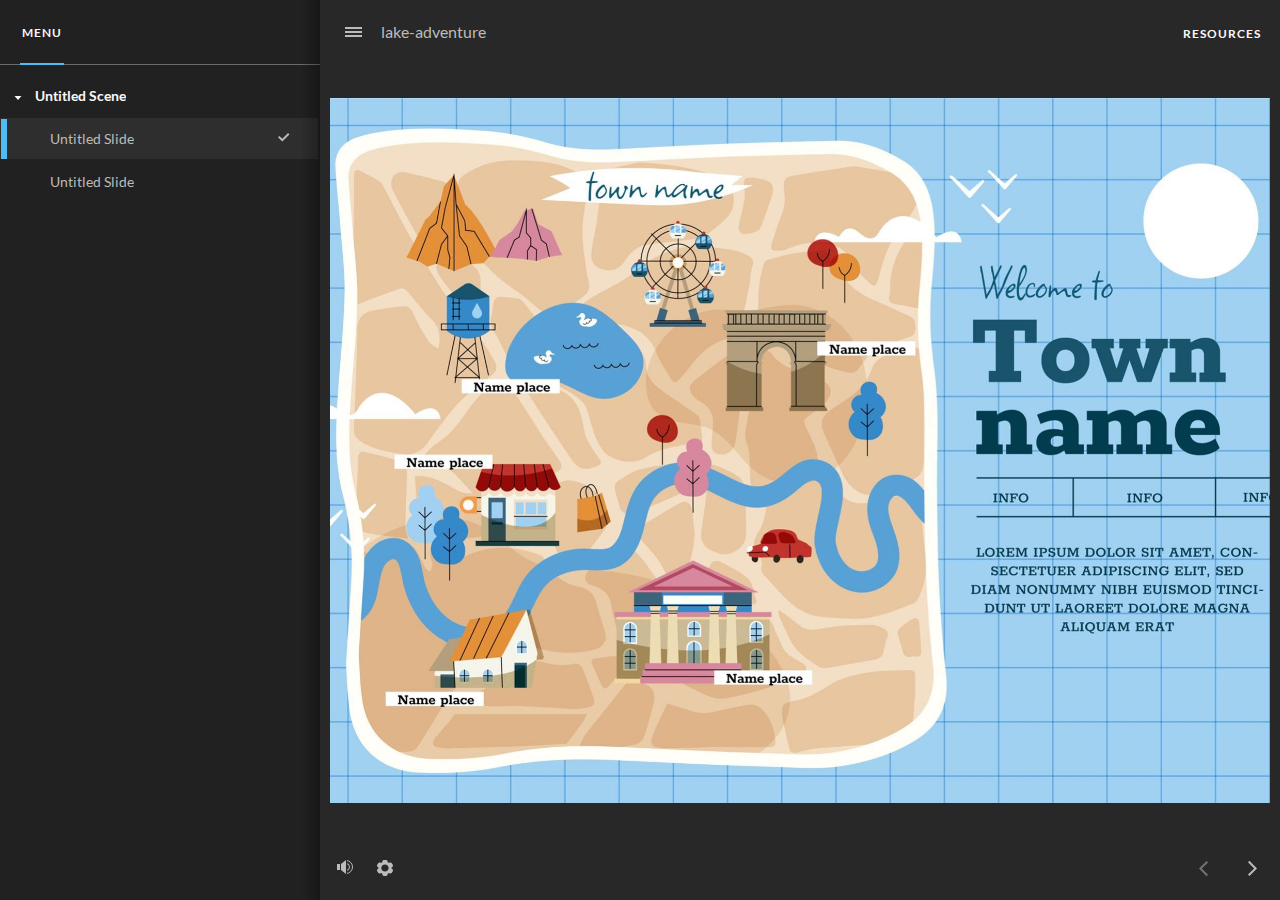
==== index.html @ 2b8b3335 "Upload test files" ====
﻿<!doctype html>
<html lang="en-US">
<head>
  <meta charset="utf-8">
  <!-- Created using Storyline 360 - http://www.articulate.com  -->
  <!-- version: 3.70.29211.0 -->
  <title>lake-adventure</title>
  <meta http-equiv="x-ua-compatible" content="IE=edge"/>
  <meta name="viewport" content="width=device-width,initial-scale=1,user-scalable=no,shrink-to-fit=no,minimal-ui"/>
  <meta name="apple-mobile-web-app-capable" content="yes"/>
  <style>
    html, body { height: 100%; padding: 0; margin: 0 }
    #app { height: 100%; width: 100%; }
  </style>

  <script>
    window.DS = {};
    window.globals = {
      DATA_PATH_BASE: '',
      HAS_FRAME: true,
      HAS_SLIDE: true,

      lmsPresent: false,
      tinCanPresent: false,
      cmi5Present: false,
      aoSupport: false,
      scale: 'noscale',
      captureRc: false,
      browserSize: 'optimal',
      bgColor: '#282828',
      features: 'AccessibleVideo,ConnectionMessages,FullScreenToggle,InsertSvgPicture,LayerPresentAsDialog,MultipleQuizTracking,UpdatedScrollingPanels,UpdatedThemeEditor',
      themeName: 'unified',
      preloaderColor: '#FFFFFF',
      suppressAnalytics: false,
      productChannel: 'stable',
      publishSource: 'storyline',
      aid: 'auth0|5bbf9ee06273ac38c1a4e407',
      cid: 'de17c515-a416-47d6-af4a-e2f5cca7e747',
      playerVersion: '3.70.29211.0',
      publishTimestamp: '2023-09-07T18:25:23.6104282Z',
      maxIosVideoElements: 10,
      connectionSettings: { message: 'You%20are%20offline.%20Trying%20to%20reconnect...', useDarkTheme: false },

      
      parseParams: function(qs) {
        if (window.globals.parsedParams != null) {
          return window.globals.parsedParams;
        }
        qs = (qs || window.location.search.substr(1)).split('+').join(' ');
        var params = {},
            tokens,
            re = /[?&]?([^=]+)=([^&]*)/g;

        while (tokens = re.exec(qs)) {
          params[decodeURIComponent(tokens[1]).trim()] =
            decodeURIComponent(tokens[2]).trim();
        }
        window.globals.parsedParams = params;
        return params;
      }

    };
  </script>
  <script>
    var isIe11 = ('ActiveXObject' in window || window.MSBlobBuilder != null)
      && window.msCrypto != null && !window.ActiveXObject;
    if (isIe11) {
      window.globals.unsupportedBrowser = true;
      document.write(atob('[base64]'));
    }
  </script>
  
  <script>window.THREE = { };</script>
  
</head>
<body style="background: #282828" class="cs-HTML theme-unified">
  <!-- 360 -->
  <script>!function(e){var i=/iPhone/i,o=/iPod/i,n=/iPad/i,t=/(?=.*\bAndroid\b)(?=.*\bMobile\b)/i,d=/Android/i,s=/(?=.*\bAndroid\b)(?=.*\bSD4930UR\b)/i,b=/(?=.*\bAndroid\b)(?=.*\b(?:KFOT|KFTT|KFJWI|KFJWA|KFSOWI|KFTHWI|KFTHWA|KFAPWI|KFAPWA|KFARWI|KFASWI|KFSAWI|KFSAWA)\b)/i,r=/IEMobile/i,h=/(?=.*\bWindows\b)(?=.*\bARM\b)/i,a=/BlackBerry/i,l=/BB10/i,p=/Opera Mini/i,f=/(CriOS|Chrome)(?=.*\bMobile\b)/i,u=/(?=.*\bFirefox\b)(?=.*\bMobile\b)/i,c=new RegExp("(?:Nexus 7|BNTV250|Kindle Fire|Silk|GT-P1000)","i"),w=function(e,i){return e.test(i)},A=function(e){var A=e||navigator.userAgent,v=A.split("[FBAN");if(void 0!==v[1]&&(A=v[0]),this.apple={phone:w(i,A),ipod:w(o,A),tablet:!w(i,A)&&w(n,A),device:w(i,A)||w(o,A)||w(n,A)},this.amazon={phone:w(s,A),tablet:!w(s,A)&&w(b,A),device:w(s,A)||w(b,A)},this.android={phone:w(s,A)||w(t,A),tablet:!w(s,A)&&!w(t,A)&&(w(b,A)||w(d,A)),device:w(s,A)||w(b,A)||w(t,A)||w(d,A)},this.windows={phone:w(r,A),tablet:w(h,A),device:w(r,A)||w(h,A)},this.other={blackberry:w(a,A),blackberry10:w(l,A),opera:w(p,A),firefox:w(u,A),chrome:w(f,A),device:w(a,A)||w(l,A)||w(p,A)||w(u,A)||w(f,A)},this.seven_inch=w(c,A),this.any=this.apple.device||this.android.device||this.windows.device||this.other.device||this.seven_inch,this.phone=this.apple.phone||this.android.phone||this.windows.phone,this.tablet=this.apple.tablet||this.android.tablet||this.windows.tablet,"undefined"==typeof window)return this},v=function(){var e=new A;return e.Class=A,e};"undefined"!=typeof module&&module.exports&&"undefined"==typeof window?module.exports=A:"undefined"!=typeof module&&module.exports&&"undefined"!=typeof window?module.exports=v():"function"==typeof define&&define.amd?define("isMobile",[],e.isMobile=v()):e.isMobile=v()}(this);
    window.isMobile.apple.tablet = window.isMobile.apple.tablet ||
      (navigator.platform === 'MacIntel' && navigator.maxTouchPoints > 1);
    window.isMobile.apple.device = window.isMobile.apple.device || window.isMobile.apple.tablet;
    window.isMobile.tablet = window.isMobile.tablet || window.isMobile.apple.tablet;
    window.isMobile.any = window.isMobile.any || window.isMobile.apple.tablet;
  </script>

  <div id="focus-sink" tabindex="-1"></div>

  <div id="preso"></div>
  <script>
    (function() {

      var classTypes = [ 'desktop', 'mobile', 'phone', 'tablet' ];

      var addDeviceClasses = function(prefix, testObj) {
        var curr, i;
        for (i = 0; i < classTypes.length; i++) {
          curr = classTypes[i];
          if (testObj[curr]) {
            document.body.classList.add(prefix + curr);
          }
        }
      };

      var params = window.globals.parseParams(),
          isDevicePreview = params.devicepreview === '1',
          isPhoneOverride = params.deviceType === 'phone' || (isDevicePreview && params.phone == '1'),
          isTabletOverride = (params.deviceType === 'tablet' || isDevicePreview) && !isPhoneOverride,
          isMobileOverride = isPhoneOverride || isTabletOverride;

      var deviceView = {
        desktop: !window.isMobile.any && !isMobileOverride,
        mobile: window.isMobile.any || isMobileOverride,
        phone: isPhoneOverride || (window.isMobile.phone && !isTabletOverride),
        tablet: isTabletOverride || window.isMobile.tablet
      };

      window.globals.deviceView = deviceView;
      window.isMobile.desktop = !window.isMobile.any;
      window.isMobile.mobile = window.isMobile.any;

      addDeviceClasses('view-', deviceView);

    })();
  </script>
  
  <script src='story_content/user.js' type=text/javascript></script>
  <div class="slide-loader"></div>

  <script>
    var doc = document, loader = doc.body.querySelector('.slide-loader'); [ 1, 2, 3 ].forEach(function(n) { var d = doc.createElement('div'); d.style.backgroundColor = window.globals.preloaderColor; d.classList.add('mobile-loader-dot'); d.classList.add('dot' + n); loader.appendChild(d); });
  </script>

  <div class="mobile-load-title-overlay" style="display: none">
    <div class="mobile-load-title">lake-adventure</div>
  </div>

  <div class="mobile-chrome-warning"></div>

  
<style>
  .warn-connection-dialog {
    display: none;
    background: transparent;
    pointer-events: none;
    position: fixed;
    left: 0;
    top: 0;
    width: 100%;
    height: 100%;
    z-index: 999;
  }

  .warn-connection-content {
    border-radius: 4px;
    background: white;
    border: 1px solid #E7E7E7;
    color: #333333;
    box-shadow: 0 2px 4px rgba(0, 0, 0, 0.25);
    transition: all 150ms ease-out;
    position: absolute;
    white-space: nowrap;
  }

  .view-phone.is-landscape .warn-connection-content {
    left: 23px;
    bottom: 23px;
  }

  .view-tablet.is-landscape .warn-connection-content {
    left: 50%;
    top: 20px;
    transform: translateX(-50%);
  }

  .is-portrait .warn-connection-content {
    transform: translate(-50%, calc(-100% - 15px));
  }

  .warn-connection-content p {
    display: inline-block;
    margin: 0 8px 0 0;
    line-height: 33px;
    font-size: 11px;
  }

  .warn-connection-content svg {
    position: relative;
    vertical-align: middle;
    margin: 0 2px 2px 8px;
  }

  .view-desktop .warn-connection-content {
    left: 1.5em;
    bottom: 1.5em;
  }

  .view-desktop .warn-connection-content p {
    font-size: 1.1em;
  }

  .is-offline .warn-connection-dialog {
    display: block;
  }

  .is-offline .cs-panel * {
    pointer-events: none !important;
  }

  .is-offline .cs-panel {
    pointer-events: all !important;
  }

  .is-offline #nav-controls * {
    pointer-events: none !important;
  }

  .is-offline #nav-controls {
    pointer-events: all !important;
  }
</style>

<div class="warn-connection-dialog">
  <div class="warn-connection-content">
    <svg width="17" height="15" viewBox="0 0 17 15" xmlns="http://www.w3.org/2000/svg">
      <path fill="#8F0000" stroke="white" d="M16.07,12.98 L15.88,12.23 L9.51,1.21 C8.97,0.26,7.6,0.26,7.06,1.21 L0.69,12.23 C0.15,13.16,0.81,14.36,1.91,14.36 H14.65 C15.47,14.36,16.05,13.7,16.07,12.98 Z"/>
      <path fill="white" stroke="white" d="M8.58,5.5 C8.35,5.28,8.5,5.35,8.21,5.32 C8.09,5.35,7.97,5.49,7.96,5.67 C7.97,5.79,7.98,5.92,7.98,6.04 L7.98,6.04 C7.99,6.17,8,6.31,8.01,6.43 L8.01,6.44 C8.03,6.92,8.06,7.41,8.09,7.9 L8.09,7.9 C8.12,8.39,8.14,8.88,8.17,9.37 C8.17,9.39,8.18,9.42,8.2,9.44 C8.23,9.46,8.25,9.47,8.28,9.47 C8.31,9.47,8.34,9.46,8.35,9.44 C8.37,9.43,8.38,9.4,8.39,9.35 L8.39,9.34 C8.39,9.24,8.4,9.15,8.4,9.05 L8.4,9.05 C8.41,8.96,8.41,8.86,8.42,8.75 C8.43,8.44,8.45,8.12,8.47,7.81 L8.47,7.81 C8.49,7.49,8.51,7.18,8.53,6.87 C8.55,6.46,8.56,6.05,8.59,5.64 L8.6,5.62 C8.6,5.57,8.59,5.53,8.58,5.5 L8.21,5.32 Z"/>
      <circle fill="white" stroke="white" cx="8.3" cy="11.35" r="0.3"/>
    </svg>
    <p>You are offline. Trying to reconnect...</p>
  </div>
</div>

<script>
  (function() {
    window.DS.connection = {
      warningShown: false,
      assets: {},
      loadingAssetGroup: false,
      retryDelay: 500
    };

    // @TODO this is POC code and can be cleaned up a bit more if we move forward
    // with the feature



    // The `window.globals.features` variable must be set in `webpack.dev.config` when testing locally - it is not enough
    // to have it in the data - but it must be set there as well.
    var useConnectionMessages = window.AbortController != null &&
      window.location.protocol != 'file:' &&
      window.globals.features.indexOf('ConnectionMessages') != -1;

    window.DS.connection.useConnectionMessages = useConnectionMessages

    var assetCount = 0;
    var checkLoadedId;
    var connectionSettings = window.globals.connectionSettings;

    if (useConnectionMessages && connectionSettings != null) {
      var contentEl = document.querySelector('.warn-connection-content');
      var messageEl = contentEl.querySelector('p')

      if (connectionSettings.useDarkTheme) {
        contentEl.style.borderColor = '#BABBBA';
        contentEl.style.backgroundColor = '#282828';
        contentEl.style.color = '#FFFFFF';
      }

      if (connectionSettings.message != null) {
        messageEl.textContent = window.decodeURIComponent(connectionSettings.message);
      }
    }

    function checkAssetsReady() {
      for (var i in DS.connection.assets) {
        if (!DS.connection.assets[i].success) {
          return false;
        }
      }
      return true;
    }

    function stopAssetGroup() {
      if (!useConnectionMessages) { return; }

      assetCount = 0;

      DS.connection.oldAssetGroup = DS.connection.assets;
      DS.connection.assets = {};
      DS.connection.loadingAssetGroup = false;
      clearInterval(checkLoadedId);
    }

    function startAssetGroup() {
      if (!useConnectionMessages) { return; }
      var ticks = 0;
      clearInterval(checkLoadedId);
      checkLoadedId = setInterval(function() {
        var loaded = 0;
        if (assetCount === 0 && loaded === 0) {
          clearInterval(checkLoadedId);
          return;
        }

        for (var i in DS.connection.assets) {
          if (DS.connection.assets[i].success) {
            loaded++;
          }
        }

        if (assetCount === loaded && checkAssetsReady()) {
          for (var i in DS.connection.assets) {
            if (DS.connection.assets[i].action) {
              DS.connection.assets[i].action();
            }
          }
          hideWarning();
          stopAssetGroup();
        }
      }, 100)
    }

    function requiredAsset(url, action, retry, type) {
      if (!useConnectionMessages) { return; }
      if (DS.connection.assets[url]) { return; }

      DS.connection.assets[url] = {
        success: false, action: action, retry: retry, type: type
      };
      assetCount = Object.keys(DS.connection.assets).length;
      if (!DS.connection.loadingAssetGroup) {
        startAssetGroup();
      }
      DS.connection.loadingAssetGroup = true;
    }

    function assetLoaded(url) {
      if (!useConnectionMessages) { return; }
      if (DS.connection.assets[url]) {
        DS.connection.assets[url].success = true;
      }
    }

    function assetFailed(url) {
      if (!useConnectionMessages) { return; }
      if (!DS.connection.assets[url]) {
        if (/\.js$/.test(url)) {
          setTimeout(function() {
            if (DS.connection.lastSlideLoaded != null) {
              DS.connection.lastSlideLoaded();
            }
          }, DS.connection.retryDelay);
        }
        return;
      }
      if (!DS.connection.warningShown) { showWarning(); }
      if (DS.connection.assets[url].retry) {
        setTimeout(function() {
          if (!DS.connection.assets[url].success) {
            DS.connection.assets[url].retry()
          }
        }, DS.connection.retryDelay);
      }
    }

    function hideWarning() {
      document.body.classList.remove('is-offline');
      DS.connection.warningShown = false;
    }
    DS.connection.hideWarning = hideWarning

    function showWarning(btn) {
      document.body.classList.add('is-offline')
      DS.connection.warningShown = true;
      updateWarningPosition();
    }

    function updateWarningPosition() {
      if (!DS.connection.warningShown) {
        return;
      }

      var isPortrait = document.body.classList.contains('is-portrait');
      var warningEl = document.querySelector('.warn-connection-content');

      if (isPortrait) {
        var slide = document.querySelector('.primary-slide');
        var slideRect = slide.getBoundingClientRect();

        warningEl.style.top = `${slideRect.top}px`
        warningEl.style.left = `${slideRect.left + slideRect.width / 2}px`
      } else {
        warningEl.style.top = null;
        warningEl.style.left = null;
      }

      window.requestAnimationFrame(updateWarningPosition);
    }

    // these will all be noops if the feature flag isn't set in
    // the data and `window.globals.features`
    DS.connection.requiredAsset = requiredAsset;
    DS.connection.assetLoaded = assetLoaded;
    DS.connection.assetFailed = assetFailed;
    DS.connection.stopAssetGroup = stopAssetGroup;
    DS.connection.startAssetGroup = startAssetGroup;
  })();
</script>


  <script>
    
    if (window.autoSpider && window.vInterfaceObject) {
      document.querySelector('.mobile-load-title-overlay').style.display = 'none';
    }
  </script>

  

  <link rel="stylesheet" href="html5/data/css/output.min.css" data-noprefix/>
</body>
<script src="html5/lib/scripts/bootstrapper.min.js"></script>
</html>
---- html5/data/css/output.min.css ----
@font-face {
  font-family: 'LatoBold Charset1_ Bold233520FD';
  src: url('[data-uri]');
  font-style: normal;
  font-weight: normal;
}
@font-face {
  font-family: 'Lato Charset1_ 6cEsCjcMB9EB156A';
  src: url('[data-uri]');
  font-style: normal;
  font-weight: normal;
}
@font-face {
  font-family: 'Open Sans Charset1_ 6fb83A82A7C';
  src: url('[data-uri]');
  font-style: normal;
  font-weight: normal;
}
@font-face {
  font-family: 'Open SansBold CharsBoldA72B5C6D';
  src: url('[data-uri]');
  font-style: normal;
  font-weight: normal;
}
@font-face {
  font-family: 'Open Sans Charset0_v9TY33EDE6F2';
  src: url('[data-uri]');
  font-style: normal;
  font-weight: normal;
}
@font-face {
  font-family: 'Open SansBold CharsBoldE47A47C6';
  src: url('[data-uri]');
  font-style: normal;
  font-weight: normal;
}
.cs-HTML {
  background: rgba(40, 40, 40, 1);
}
.cs-pxabnsnfns00001100101 .cs-infopanel  {
  box-shadow: 0 1px 0 rgba(0, 0, 0, 0);
  background: rgba(255, 255, 255, 1);
}
.cs-pxabnsnfns00001100101 .cs-infopanel .cs-link {
  color: rgba(186, 187, 186, 1);
}
.cs-pxabnsnfns00001100101 .cs-infopanel .cs-link:hover {
  color: rgba(255, 255, 255, 1);
}
.cs-pxabnsnfns00001100101 .cs-infopanel .cs-name {
  color: rgba(68, 68, 68, 1);
}
.cs-pxabnsnfns00001100101 .cs-infopanel .cs-title {
  color: rgba(153, 153, 153, 1);
}
.cs-pxabnsnfns00001100101 .cs-infopanelpopup  {
  box-shadow: 0 1px 0 rgba(0, 0, 0, 0);
  background: rgba(0, 0, 0, 0);
}
.cs-pxabnsnfns00001100101 .cs-infopanelpopup .cs-link {
  color: rgba(255, 0, 0, 1);
}
.cs-pxabnsnfns00001100101 .cs-infopanelpopup .cs-link:hover {
  color: rgba(255, 255, 255, 1);
}
.cs-pxabnsnfns00001100101 .cs-infopanelpopup .cs-name {
  color: rgba(255, 255, 255, 1);
}
.cs-pxabnsnfns00001100101 .cs-infopanelpopup .cs-bio {
  color: rgba(186, 187, 186, 1);
}
.cs-pxabnsnfns00001100101 .cs-timer  {
  color: rgba(186, 187, 186, 1);
}
.cs-pxabnsnfns00001100101 .cs-duration stop:first-child {
  stop-color: rgba(60, 60, 60, 1);
}
.cs-pxabnsnfns00001100101 .cs-duration stop:last-child {
  stop-color: rgba(60, 60, 60, 1);
}
.cs-pxabnsnfns00001100101 .cs-elapsed stop:first-child {
  stop-color: rgba(254, 227, 71, 1);
}
.cs-pxabnsnfns00001100101 .cs-elapsed stop:last-child {
  stop-color: rgba(254, 227, 71, 1);
}
.cs-pxabnsnfns00001100101 .cs-timer .cs-pie .cs-innerstroke {
  stroke: rgba(199, 199, 199, 1);
}
.cs-pxabnsnfns00001100101 .cs-timer .cs-pie .cs-innerborder {
  stroke: rgba(255, 255, 255, 1);
}
.cs-pxabnsnfns00001100101 .cs-window  {
  box-shadow: 0 8px 5px rgba(0, 0, 0, 0.2);
  border-color: rgba(49, 99, 0, 0);
  background: rgba(33, 33, 33, 1);
  color: rgba(248, 248, 248, 1);
}
.cs-pxabnsnfns00001100101 .cs-window .cs-diva {
  border-color: rgba(78, 78, 78, 1);
}
.cs-pxabnsnfns00001100101 .cs-window .cs-divb {
  border-color: rgba(78, 78, 78, 0);
}
.cs-pxabnsnfns00001100101 .cs-editor .cs-editor-slide {
  color: rgba(226, 226, 226, 1);
}
.cs-pxabnsnfns00001100101 .cs-editor .cs-editor-html {
  color: rgba(186, 187, 186, 1);
}
.cs-pxabnsnfns00001100101 .cs-editor .cs-editor-button {
  text-shadow: 0 1px 0 rgba(0, 0, 0, 0);
  color: rgba(255, 255, 255, 1);
  border-color: rgba(211, 211, 211, 1);
  background: rgba(34, 34, 34, 1);
}
.cs-pxabnsnfns00001100101 .cs-editor .cs-editor-button:hover {
  background: rgba(68, 68, 68, 1);
}
.cs-pxabnsnfns00001100101 .cs-editor .cs-editor-button:active {
  background: rgba(68, 68, 68, 1);
}
.cs-pxabnsnfns00001100101 .cs-listitem  {
  color: rgba(186, 187, 186, 1);
  border-color: none;
  border: 1px solid transparent;
}
.cs-pxabnsnfns00001100101 .cs-listitem:hover {
  background: rgba(255, 255, 255, 0.06);
  border-color: rgba(108, 108, 108, 1) !important;
  border-width: 1px;
  border-radius: 2px;
  border-style: solid;
  box-sizing: border-box;
}
.cs-pxabnsnfns00001100101 .cs-listitem.hover {
  background: rgba(255, 255, 255, 0.06);
  border-color: rgba(108, 108, 108, 1) !important;
  border-width: 1px;
  border-radius: 2px;
  border-style: solid;
  box-sizing: border-box;
}
.cs-pxabnsnfns00001100101 .cs-glossary  {
  color: rgba(186, 187, 186, 1);
}
.cs-pxabnsnfns00001100101 .cs-glossary .cs-scrolling-panel {
  background: rgba(0, 0, 0, 0);
}
.cs-pxabnsnfns00001100101 .cs-glossary .cs-term.cs-selected .cs-choice-list-trigger {
  color: rgba(255, 255, 255, 1);
  background: rgba(255, 255, 255, 1);
}
.cs-pxabnsnfns00001100101 .cs-glossary .cs-term.cs-selected .cs-choice-list-trigger:focus {
  color: rgba(255, 255, 255, 1);
  background: rgba(255, 255, 255, 1);
}
.cs-pxabnsnfns00001100101 .cs-glossary .cs-term:hover .cs-choice-list-trigger {
  background: rgba(186, 187, 186, 1);
}
.cs-pxabnsnfns00001100101 .cs-glossary .cs-term.hover .cs-choice-list-trigger {
  background: rgba(186, 187, 186, 1);
}
.cs-pxabnsnfns00001100101 .cs-glossary .cs-term .cs-choice-list-trigger:focus {
  background: rgba(186, 187, 186, 1);
}
.cs-pxabnsnfns00001100101 .cs-glossary .cs-diva {
  border-color: rgba(0, 0, 0, 0);
}
.cs-pxabnsnfns00001100101 .cs-glossary .cs-divb {
  border-color: rgba(0, 0, 0, 0);
}
.cs-pxabnsnfns00001100101 .cs-glossary .cs-divc {
  border-color: rgba(0, 0, 0, 0);
}
.cs-pxabnsnfns00001100101 .cs-glossary .cs-heading {
  color: rgba(248, 248, 248, 1);
  font-weight: 700;
}
.note-content p span {
  color: rgba(186, 187, 186, 1);
  line-height: 1.4em;
  font-size: 103.769%;
}
.cs-pxabnsnfns00001100101 .cs-resource .cs-separator {
  border-color: rgba(0, 0, 0, 0);
}
.cs-pxabnsnfns00001100101 .cs-outline  {
  color: rgba(45, 45, 45, 1);
}
.cs-pxabnsnfns00001100101 .cs-outline .cs-diva {
  border-color: rgba(0, 0, 0, 0);
}
.cs-pxabnsnfns00001100101 .cs-outline .cs-divb {
  border-color: rgba(0, 0, 0, 0);
}
.cs-pxabnsnfns00001100101 .cs-outline .cs-divc {
  border-color: rgba(0, 0, 0, 0);
}
.cs-pxabnsnfns00001100101 .cs-outline .cs-search-filter:hover {
  color: rgba(0, 0, 0, 0);
}
.cs-pxabnsnfns00001100101 .cs-outline .cs-search-filter.hover {
  color: rgba(0, 0, 0, 0);
}
.cs-pxabnsnfns00001100101 .cs-transcript  {
  color: rgba(255, 255, 255, 1);
}
.cs-pxabnsnfns00001100101 .cs-transcript .cs-div {
  border-color: rgba(0, 0, 0, 0);
}
.cs-pxabnsnfns00001100101 .cs-tabs:not(.topmenu-item) {
  color: rgba(248, 248, 248, 1);
}
.cs-pxabnsnfns00001100101 .cs-tabs .cs-inner-button:not(.topmenu-item) {
  text-shadow: 0 1px 0 rgba(0, 0, 0, 0);
}
.cs-pxabnsnfns00001100101 .cs-tabs:hover:not(.topmenu-item) {
  color: rgba(248, 248, 248, 1);
}
.cs-pxabnsnfns00001100101 .cs-tabs.cs-selected {
  background: rgba(0, 0, 0, 0);
  color: rgba(248, 248, 248, 1);
}
.cs-pxabnsnfns00001100101 .cs-seekcontrol  {
  background: rgba(0, 0, 0, 0);
  border-color: rgba(0, 0, 0, 0);
}
.cs-pxabnsnfns00001100101 .cs-seekcontrol .cs-button:hover .cs-icon {
  fill: rgba(255, 255, 255, 1);
}
.cs-pxabnsnfns00001100101 .cs-seekcontrol .cs-button.hover .cs-icon {
  fill: rgba(255, 255, 255, 1);
}
.cs-pxabnsnfns00001100101 .cs-seekcontrol .cs-button .cs-icon-shadow {
  fill: rgba(0, 0, 0, 0);
}
.cs-pxabnsnfns00001100101 .cs-seekcontrol .cs-button .cs-icon {
  fill: rgba(180, 180, 180, 1);
}
.cs-pxabnsnfns00001100101 .cs-seekcontrol .cs-seek .cs-fill {
  background: rgba(255, 255, 255, 0.6);
}
.cs-pxabnsnfns00001100101 .cs-seekcontrol .cs-seek {
  background: rgba(108, 108, 108, 1);
  border-color: rgba(0, 0, 0, 0);
}
.cs-pxabnsnfns00001100101 .cs-searchinput .cs-input {
  color: rgba(186, 187, 186, 1);
  border-color: rgba(0, 0, 0, 0);
  background: rgba(255, 255, 255, 0.06);
}
.cs-pxabnsnfns00001100101 .cs-searchinput .cs-input:focus {
  color: rgba(248, 248, 248, 1);
  background: rgba(41, 41, 41, 1);
}
.cs-pxabnsnfns00001100101 .cs-searchinput .cs-input:hover {
  box-shadow: inset 0 0 1px 0 rgba(69, 126, 19, 0);
}
.cs-pxabnsnfns00001100101 .cs-searchinput .cs-input.hover {
  box-shadow: inset 0 0 1px 0 rgba(69, 126, 19, 0);
}
.cs-pxabnsnfns00001100101 .cs-searchinput .cs-button .cs-icon {
  fill: rgba(186, 187, 186, 1);
}
.cs-pxabnsnfns00001100101 .cs-searchinput .cs-button:hover {
  fill: rgba(63, 133, 0, 1);
}
.cs-pxabnsnfns00001100101 .cs-searchinput .cs-button.hover {
  fill: rgba(63, 133, 0, 1);
}
.cs-pxabnsnfns00001100101 .cs-menu  {
  box-shadow: 0 1px 0 rgba(0, 0, 0, 0);
  background: rgba(33, 33, 33, 1);
}
.cs-pxabnsnfns00001100101 .cs-topmenu-item.active .cs-tab {
  background: rgba(33, 33, 33, 1);
}
.cs-pxabnsnfns00001100101 .cs-logo  {
  box-shadow: 0 1px 0 rgba(37, 75, 0, 1);
  background: rgba(255, 255, 255, 0);
}
.cs-pxabnsnfns00001100101 .cs-checkbox  {
  color: rgba(255, 255, 255, 1);
}
.cs-pxabnsnfns00001100101 .cs-checkbox:hover {
  border-color: rgba(175, 221, 130, 1);
}
.cs-pxabnsnfns00001100101 .cs-checkbox.hover {
  border-color: rgba(175, 221, 130, 1);
}
.cs-pxabnsnfns00001100101 .cs-checkbox .cs-box {
  color: rgba(255, 255, 255, 1);
  border-color: rgba(42, 83, 0, 1);
}
.cs-pxabnsnfns00001100101 .cs-checkbox .cs-box:checked::after {
  color: rgba(43, 196, 0, 1);
}
.cs-pxabnsnfns00001100101 .cs-button  {
  text-shadow: 0 1px 0 rgba(0, 0, 0, 0);
  color: rgba(186, 187, 186, 1);
  border-color: rgba(0, 0, 0, 0);
  background: rgba(0, 0, 0, 0);
  box-shadow: 0 1px 0 rgba(0, 0, 0, 0);
}
.cs-pxabnsnfns00001100101 .cs-button .cs-icon {
  fill: rgba(186, 187, 186, 1);
}
.cs-pxabnsnfns00001100101 .cs-button .cs-icon-shadow {
  fill: rgba(0, 0, 0, 0);
}
.cs-pxabnsnfns00001100101 .cs-button:hover {
  background: rgba(248, 248, 248, 1);
}
.cs-pxabnsnfns00001100101 .cs-button.hover {
  background: rgba(248, 248, 248, 1);
}
.cs-pxabnsnfns00001100101 .cs-button:active {
  background: rgba(0, 0, 0, 0);
}
.cs-pxabnsnfns00001100101 .cs-button.cs-disabled:hover {
  background: rgba(0, 0, 0, 0);
}
.cs-pxabnsnfns00001100101 .cs-button.cs-disabled.hover {
  background: rgba(0, 0, 0, 0);
}
.cs-pxabnsnfns00001100101 .cs-button.cs-disabled:active {
  background: rgba(0, 0, 0, 0);
}
.cs-pxabnsnfns00001100101 .cs-button.cs-volume:hover {
  background: rgba(0, 0, 0, 0);
}
.cs-pxabnsnfns00001100101 .cs-button.cs-volume.hover {
  background: rgba(0, 0, 0, 0);
}
.cs-pxabnsnfns00001100101 .cs-button.cs-volume:active {
  background: rgba(0, 0, 0, 0);
}
.cs-pxabnsnfns00001100101.cs-base  {
  color: rgba(186, 187, 186, 1);
  border-color: rgba(40, 40, 40, 1);
  background: rgba(40, 40, 40, 1);
}
.cs-pxabnsnfns00001100101.cs-base .cs-separator .cs-diva {
  background: rgba(69, 69, 69, 1);
}
.cs-pxabnsnfns00001100101.cs-base .cs-separator .cs-divb {
  background: rgba(0, 0, 0, 0);
}
.cs-pxabnsnfns00001100101.cs-base .cs-topmenu-item.active .cs-tab {
  border-color: rgba(69, 69, 69, 1);
}
.cs-pxabnsnfns00001100101.cs-base .cs-topmenu-item.active .cs-panel {
  border-color: rgba(69, 69, 69, 1);
}
.cs-pxabnsnfns00001100101.cs-base .cs-left {
  background: rgba(33, 33, 33, 1);
}
.cs-pxabnsnfns00001100101.cs-base .cs-area-primary .cs-slide-container {
  background: rgba(40, 40, 40, 1);
}
.cs-pxabnsnfns00001100101.cs-base.cs-custom-theme .cs-brandhighlight-bg {
  background: rgba(79, 189, 244, 1) !important;
}
.cs-pxabnsnfns00001100101.cs-base.cs-custom-theme .cs-brandhighlight-secondary-bg {
  background: rgba(255, 255, 255, 1) !important;
}
.cs-pxabnsnfns00001100101.cs-base.cs-custom-theme .cs-brandhighlight-border {
  border-color: rgba(79, 189, 244, 1) !important;
}
.cs-pxabnsnfns00001100101.cs-base.cs-custom-theme .cs-brandhighlight-text {
  color: rgba(79, 189, 244, 1) !important;
}
.cs-pxabnsnfns00001100101.cs-base.cs-custom-theme .cs-brandhighlight-fill {
  fill: rgba(79, 189, 244, 1) !important;
}
.cs-pxabnsnfns00001100101.cs-base.cs-custom-theme .cs-listitem.cs-selected {
  background-color: rgba(255, 255, 255, 0.06) !important;
}
.cs-pxabnsnfns00001100101 .cs-volume::-moz-range-thumb {
  border-color: rgba(43, 85, 0, 1);
  box-shadow: inset 0 0 1px 0 rgba(43, 85, 0, 1);
  background: rgba(255, 255, 255, 1);
}
.cs-pxabnsnfns00001100101 .cs-volume::-ms-thumb {
  border-color: rgba(43, 85, 0, 1);
  box-shadow: inset 0 0 1px 0 rgba(43, 85, 0, 1);
  background: rgba(255, 255, 255, 1);
}
.cs-pxabnsnfns00001100101 .cs-volume::-webkit-slider-thumb {
  border-color: rgba(43, 85, 0, 1);
  box-shadow: inset 0 0 1px 0 rgba(43, 85, 0, 1);
  background: rgba(255, 255, 255, 1);
}
.cs-pxabnsnfns00001100101 .cs-volume::-moz-range-track {
  border-color: rgba(66, 140, 1, 1);
  background: rgba(108, 108, 108, 1);
}
.cs-pxabnsnfns00001100101 .cs-volume::-ms-track {
  border-color: rgba(66, 140, 1, 1);
  background: rgba(108, 108, 108, 1);
}
.cs-pxabnsnfns00001100101 .cs-volume::-webkit-slider-runnable-track {
  border-color: rgba(66, 140, 1, 1);
  background: rgba(108, 108, 108, 1);
}
body.show-focus .tab-focus-box {
  box-shadow: 0 0 0 1px rgba(255, 255, 0, 1), 0 0 0 3px rgba(0, 32, 96, 1), 0 0 5px 5px rgba(255, 255, 0, 1);
  border-color: transparent;
  outline: 2px transparent solid;
}
.skipnav {
  box-shadow: 0 0 0 1px rgba(255, 255, 0, 1), 0 0 0 3px rgba(0, 32, 96, 1), 0 0 5px 5px rgba(255, 255, 0, 1);
  border-color: transparent;
  outline: 2px transparent solid;
}
.cs-pxabnsnfns00001100101 .cs-listitem:hover {
  color: none;
}
.cs-pxabnsnfns00001100101 .cs-listitem.hover {
  color: none;
}
.cs-pxabnsnfns00001100101 .cs-listitem.cs-viewed {
  color: #BABBBA;
}
.cs-pxabnsnfns00001100101 .cs-listitem {
  color: #BABBBA;
}
.cs-pxabnsnfns00001100101 .cs-listitem:hover .cs-icon-carrot * {
  fill: none;
}
.cs-pxabnsnfns00001100101 .cs-listitem.hover .cs-icon-carrot * {
  fill: none;
}
.cs-pxabnsnfns00001100101 .cs-listitem .cs-icon-carrot {
  color: none;
  top: calc(3px);
}
.cs-pxabnsnfns00001100101 .cs-listitem .cs-icon-carrot .cs-shadow {
  color: #F8F8F8;
}
.cs-pxabnsnfns00001100101 .item-collapsible .is-scene {
  color: #F8F8F8 !important;
  font-weight: 700;
}
.cs-pxabnsnfns00001100101 .is-scene .cs-icon-carrot * {
  color: #F8F8F8 !important;
  font-weight: 700;
}
.cs-pxabnsnfns00001100101 .is-scene:not(.outline-links-collapse) > a {
  color: #F8F8F8;
}
.cs-pxabnsnfns00001100101 .is-scene:not(.outline-links-collapse) .cs-icon-carrot * {
  fill: none !important;
  color: #F8F8F8 !important;
}
.cs-pxabnsnfns00001100101 .tabs, .cs-pxabnsnfns00001100101 .cs-logo {
  border-bottom: 1px solid rgba(108, 108, 108, 1);
}
.cs-pxabnsnfns00001100101 .area-secondary-wrapper:after {
  background-image: url('[data-uri]');
  background-size: 100%;
}
.cs-pxabnsnfns00001100101 .panel-footer {
  background: #212121;
}
.cs-pxabnsnfns00001100101 #outline-search {
  background: rgba(255, 255, 255, 0.06);
  border-color: rgba(108, 108, 108, 1);
  border-width: 1px;
  border-style: solid;
}
.cs-pxabnsnfns00001100101 .topmenu-panel #outline-search {
  background: #545454;
}
.cs-pxabnsnfns00001100101 .search-icon circle, .cs-pxabnsnfns00001100101 .search-icon path {
  stroke: #BABBBA;
}
.cs-pxabnsnfns00001100101 #outline-search input[type   =search] {
  color: #F8F8F8;
}
.cs-pxabnsnfns00001100101 #outline-search ::-webkit-input-placeholder {
  color: #BABBBA !important;
}
.cs-pxabnsnfns00001100101 #outline-search :-ms-input-placeholder {
  color: #BABBBA !important;
}
.cs-pxabnsnfns00001100101 #outline-search ::-moz-placeholder {
  color: #BABBBA !important;
  opacity: 1;
}
.cs-pxabnsnfns00001100101 .cs-topmenu-item.active, body:not(.is-touchable-tablet) .cs-pxabnsnfns00001100101 .cs-topmenu-item:hover {
  color: #F8F8F8;
}
.cs-pxabnsnfns00001100101 .cs-topmenu-item.button-tapped {
  color: #F8F8F8;
}
.cs-pxabnsnfns00001100101 .cs-topmenu-item.active .cs-tab, .cs-pxabnsnfns00001100101 .cs-topmenu-item .cs-tab {
  background: transparent !important;
  border: none !important;
}
.cs-pxabnsnfns00001100101 .top-tabs-drop-icon div {
  background: #BABBBA;
}
.cs-pxabnsnfns00001100101 .cs-panel.topmenu-panel .panel-content, .cs-pxabnsnfns00001100101 .top-tabs-drop {
  background: #212121;
}
.cs-pxabnsnfns00001100101 .cs-topmenu-item.active .cs-panel {
  background: #212121;
}
.cs-pxabnsnfns00001100101 .cs-menu.topmenu-panel, .cs-pxabnsnfns00001100101 .top-tabs-drop {
  border: 1px solid rgba(69, 69, 69, 1) !important;
  border-radius: 3px;
}
.cs-pxabnsnfns00001100101 .resources .resources-list a:hover {
  background: rgba(255, 255, 255, 0.06);
}
body:not(.is-touchable-tablet) .cs-pxabnsnfns00001100101 .resources .resources-list a:hover {
  background: rgba(255, 255, 255, 0.06);
}
.cs-pxabnsnfns00001100101 .resources .resources-list a.hover {
  background: rgba(255, 255, 255, 0.06);
}
body:not(.is-touchable-tablet) .cs-pxabnsnfns00001100101 .resources .resources-list a.hover {
  background: rgba(255, 255, 255, 0.06);
}
.cs-pxabnsnfns00001100101 .resources .resources-list a.button-tapped {
  background: rgba(255, 255, 255, 0.06);
}
.cs-pxabnsnfns00001100101 .cs-icon path, .cs-pxabnsnfns00001100101 .cs-icon rect, .cs-pxabnsnfns00001100101 .cs-icon polygon, .cs-pxabnsnfns00001100101 .menu-icon-wrapper.menu-icon-wrapper-hover path {
  fill: #BABBBA;
}
.cs-pxabnsnfns00001100101 .cs-icon .icon-stroke-only {
  fill: none !important;
  stroke: #BABBBA !important;
}
body:not(.is-touchable-tablet) .cs-pxabnsnfns00001100101 .cs-button:hover .cs-icon path, body:not(.is-touchable-tablet) .cs-pxabnsnfns00001100101 .cs-button:hover .cs-icon rect, body:not(.is-touchable-tablet) .cs-pxabnsnfns00001100101 .cs-button:hover .cs-icon polygon {
  fill: #F8F8F8;
}
body:not(.is-touchable-tablet) .cs-pxabnsnfns00001100101 .cs-tabs:hover .search-icon circle, body:not(.is-touchable-tablet) .cs-pxabnsnfns00001100101 .cs-tabs:hover .search-icon path {
  stroke: #F8F8F8;
}
.cs-pxabnsnfns00001100101 .cs-button.button-tapped .cs-icon path, .cs-pxabnsnfns00001100101 .cs-button.button-tapped .cs-icon rect, .cs-pxabnsnfns00001100101 .cs-button.button-tapped .cs-icon polygon {
  fill: #F8F8F8;
}
body:not(.is-touchable-tablet) .cs-pxabnsnfns00001100101 .cs-button:hover .cs-icon .icon-stroke-only {
  fill: none !important;
  stroke: #F8F8F8 !important;
}
.cs-pxabnsnfns00001100101 .cs-button:button-tapped .cs-icon .icon-stroke-only {
  fill: none !important;
  stroke: #F8F8F8 !important;
}
.cs-pxabnsnfns00001100101 .menu-icon-wrapper.menu-icon-wrapper-hover svg path {
  fill: #F8F8F8;
}
.floating-sidebar:not(.sidebar-closed) .cs-pxabnsnfns00001100101 #hamburger .menu-icon-wrapper svg path {
  fill: #BABBBA;
}
.floating-sidebar:not(.sidebar-closed) .cs-pxabnsnfns00001100101 #hamburger .menu-icon-wrapper.menu-icon-wrapper-hover svg path {
  fill: #F8F8F8;
}
.cs-pxabnsnfns00001100101 .volume .btn:before {
  background-image: url('[data-uri]');
}
.cs-pxabnsnfns00001100101 .volume-track {
  background: #6C6C6C;
}
.cs-pxabnsnfns00001100101 .volume-icon circle {
  stroke: #BABBBA;
}
.cs-pxabnsnfns00001100101 .cs-settings > .settings-panel {
  background: #212121;
  border: 1px solid rgba(69, 69, 69, 1) !important;
  border-radius: 3px;
}
.cs-pxabnsnfns00001100101 .cs-settings > .panel-down-arrow {
  fill: #212121;
}
.cs-pxabnsnfns00001100101 .switch-toggle .border {
  stroke: #7C7C7C;
}
.cs-pxabnsnfns00001100101 .switch-toggle .thumb-off .thumb {
  fill: #A2A2A2;
}
.cs-pxabnsnfns00001100101 .switch-toggle .thumb-on .track {
  fill: rgba(79, 189, 244, 1);
}
.cs-pxabnsnfns00001100101 .switch-toggle .thumb-off .track {
  fill: rgba(255, 255, 255, 0.1);
}
.cs-pxabnsnfns00001100101 .switch-label {
  color: #BABBBA;
}
.cs-pxabnsnfns00001100101 .cs-panel .scrollarea-btn:after {
  background: rgba(179, 180, 179, 0.75);
}
.scrollarea-scrollbar:hover .scrollarea-btn:after, .scrollarea-scrollbar.highlight-scrollbar .scrollarea-btn:after {
  background: rgba(179, 180, 179, 0.75);
}
.floating-sidebar .sidebar-overlay {
  background: rgba(0, 0, 0, 0.85);
}
.cs-pxabnsnfns00001100101 .overlay-message {
  background: rgba(0, 0, 0, 0.85);
}
.cs-pxabnsnfns00001100101 .top-ui-bg, .cs-pxabnsnfns00001100101 .bottom-ui-bg, .cs-pxabnsnfns00001100101 .right-ui-bg, .cs-pxabnsnfns00001100101 .left-ui-bg {
  background: rgba(40, 40, 40, 0.8);
}
.cs-pxabnsnfns00001100101 .circle-progress-bg {
  fill: #282828;
}
.cs-pxabnsnfns00001100101 .circle-progress-well {
  fill: #6C6C6C;
}
.cs-pxabnsnfns00001100101 .circle-progress-pie {
  stroke: #6C6C6C;
}
.cs-pxabnsnfns00001100101 .lightbox .option-pane {
  background: rgba(40, 40, 40, 0.8);
}
.cs-pxabnsnfns00001100101 .lightbox .option-pane:before {
  background: #282828;
}
.cs-pxabnsnfns00001100101 .message-window {
  background: #212121;
  border: 1px solid rgba(255, 255, 255, 1) !important;
  border-radius: 3px;
}
.cs-pxabnsnfns00001100101 .message-window-header p, .cs-pxabnsnfns00001100101 .message-window-text {
  color: #F8F8F8;
}
.cs-pxabnsnfns00001100101 .message-window-header p {
  border-bottom: 1px solid rgba(255, 255, 255, 1);
}
.cs-pxabnsnfns00001100101 .message-window button.slide-object-button {
  border: 1px solid rgba(255, 255, 255, 1) !important;
}
.cs-pxabnsnfns00001100101 .message-window button.slide-object-button:hover {
  background: rgba(255, 255, 255, 0.06) !important;
}
.message-window .slide-object-button tspan, .message-window .slide-object-button-text tspan {
  fill: #F8F8F8 !important;
}
body:not(.is-touchable-tablet) .cs-pxabnsnfns00001100101 .cs-button:hover .text {
  color: #F8F8F8;
}
.cs-pxabnsnfns00001100101 .cs-button.button-tapped .text {
  color: #F8F8F8;
}
.cs-pxabnsnfns00001100101.cs-base {
  background: #282828;
}
.cs-pxabnsnfns00001100101 .cs-menu {
  background: transparent;
}
.cs-pxabnsnfns00001100101 .progress-bar .progress-bar-fill:after {
  background: #FFFFFF !important;
}
.cs-pxabnsnfns00001100101 .volume-dot {
  background: #FFFFFF !important;
}
.fn-npnxnanbsnfns00001100101 {
  font-family: 'Lato22AB4CAF';
  -webkit-font-variant-ligatures: no-common-ligatures;
  font-variant-ligatures: no-common-ligatures;
}
.fn-pxabnsnfns00001100101 {
  font-family: 'Lato22AB4CAF';
  -webkit-font-variant-ligatures: no-common-ligatures;
  font-variant-ligatures: no-common-ligatures;
}
.fn-npxnabnsnfns00001100101 {
  font-family: 'Lato22AB4CAF';
  -webkit-font-variant-ligatures: no-common-ligatures;
  font-variant-ligatures: no-common-ligatures;
}
.fn-npnxnanbnsnfns00001100101 {
  font-family: 'Lato22AB4CAF';
  -webkit-font-variant-ligatures: no-common-ligatures;
  font-variant-ligatures: no-common-ligatures;
}
.fn-pxabnsnfns00001100100 {
  font-family: 'Lato22AB4CAF';
  -webkit-font-variant-ligatures: no-common-ligatures;
  font-variant-ligatures: no-common-ligatures;
}
@font-face {
  font-family: 'Lato22AB4CAF';
  src: url('[data-uri]');
  font-style: normal;
  font-weight: bold;
}
@font-face {
  font-family: 'Lato22AB4CAF';
  src: url('[data-uri]');
  font-style: normal;
  font-weight: normal;
}
.cs-InvalidPromptSlide .cs-6AORpdX5szl-InvalidPromptSlide-btn0 {
  color: rgba(255, 255, 255, 1);
  border-color: rgba(211, 211, 211, 1);
  background: rgba(34, 34, 34, 1);
  text-shadow: 0 1px 0 rgba(0, 0, 0, 0);
}
.cs-InvalidPromptSlide .cs-6AORpdX5szl-InvalidPromptSlide-btn0 .cs-html {
  color: rgba(186, 187, 186, 1);
}
.cs-InvalidPromptSlide .cs-6AORpdX5szl-InvalidPromptSlide-btn0 .cs-slide {
  border-color: rgba(226, 226, 226, 1);
}
.cs-InvalidPromptSlide .cs-6AORpdX5szl-InvalidPromptSlide-btn0:hover {
  background: rgba(68, 68, 68, 1);
}
.cs-InvalidPromptSlide .cs-6AORpdX5szl-InvalidPromptSlide-btn0:active {
  background: rgba(68, 68, 68, 1);
}
.cs-PrintPromptSlide .cs-6AORpdX5szl-PrintPromptSlide-btn0 {
  color: rgba(255, 255, 255, 1);
  border-color: rgba(211, 211, 211, 1);
  background: rgba(34, 34, 34, 1);
  text-shadow: 0 1px 0 rgba(0, 0, 0, 0);
}
.cs-PrintPromptSlide .cs-6AORpdX5szl-PrintPromptSlide-btn0 .cs-html {
  color: rgba(186, 187, 186, 1);
}
.cs-PrintPromptSlide .cs-6AORpdX5szl-PrintPromptSlide-btn0 .cs-slide {
  border-color: rgba(226, 226, 226, 1);
}
.cs-PrintPromptSlide .cs-6AORpdX5szl-PrintPromptSlide-btn0:hover {
  background: rgba(68, 68, 68, 1);
}
.cs-PrintPromptSlide .cs-6AORpdX5szl-PrintPromptSlide-btn0:active {
  background: rgba(68, 68, 68, 1);
}
.cs-ScrollPromptSlide .cs-6AORpdX5szl-ScrollPromptSlide-btn0 {
  color: rgba(255, 255, 255, 1);
  border-color: rgba(211, 211, 211, 1);
  background: rgba(34, 34, 34, 1);
  text-shadow: 0 1px 0 rgba(0, 0, 0, 0);
}
.cs-ScrollPromptSlide .cs-6AORpdX5szl-ScrollPromptSlide-btn0 .cs-html {
  color: rgba(186, 187, 186, 1);
}
.cs-ScrollPromptSlide .cs-6AORpdX5szl-ScrollPromptSlide-btn0 .cs-slide {
  border-color: rgba(226, 226, 226, 1);
}
.cs-ScrollPromptSlide .cs-6AORpdX5szl-ScrollPromptSlide-btn0:hover {
  background: rgba(68, 68, 68, 1);
}
.cs-ScrollPromptSlide .cs-6AORpdX5szl-ScrollPromptSlide-btn0:active {
  background: rgba(68, 68, 68, 1);
}
.cs-ResumePromptSlide .cs-6AORpdX5szl-ResumePromptSlide-btn0 {
  color: rgba(255, 255, 255, 1);
  border-color: rgba(211, 211, 211, 1);
  background: rgba(34, 34, 34, 1);
  text-shadow: 0 1px 0 rgba(0, 0, 0, 0);
}
.cs-ResumePromptSlide .cs-6AORpdX5szl-ResumePromptSlide-btn0 .cs-html {
  color: rgba(186, 187, 186, 1);
}
.cs-ResumePromptSlide .cs-6AORpdX5szl-ResumePromptSlide-btn0 .cs-slide {
  border-color: rgba(226, 226, 226, 1);
}
.cs-ResumePromptSlide .cs-6AORpdX5szl-ResumePromptSlide-btn0:hover {
  background: rgba(68, 68, 68, 1);
}
.cs-ResumePromptSlide .cs-6AORpdX5szl-ResumePromptSlide-btn0:active {
  background: rgba(68, 68, 68, 1);
}
.cs-ResumePromptSlide .cs-6AORpdX5szl-ResumePromptSlide-btn1 {
  color: rgba(255, 255, 255, 1);
  border-color: rgba(211, 211, 211, 1);
  background: rgba(34, 34, 34, 1);
  text-shadow: 0 1px 0 rgba(0, 0, 0, 0);
}
.cs-ResumePromptSlide .cs-6AORpdX5szl-ResumePromptSlide-btn1 .cs-html {
  color: rgba(186, 187, 186, 1);
}
.cs-ResumePromptSlide .cs-6AORpdX5szl-ResumePromptSlide-btn1 .cs-slide {
  border-color: rgba(226, 226, 226, 1);
}
.cs-ResumePromptSlide .cs-6AORpdX5szl-ResumePromptSlide-btn1:hover {
  background: rgba(68, 68, 68, 1);
}
.cs-ResumePromptSlide .cs-6AORpdX5szl-ResumePromptSlide-btn1:active {
  background: rgba(68, 68, 68, 1);
}
.cs-ExternalInterfaceErrorSlide .cs-buttonOK {
  color: rgba(255, 255, 255, 1);
  border-color: rgba(211, 211, 211, 1);
  background: rgba(34, 34, 34, 1);
  text-shadow: 0 1px 0 rgba(0, 0, 0, 0);
}
.cs-ExternalInterfaceErrorSlide .cs-buttonOK .cs-html {
  color: rgba(186, 187, 186, 1);
}
.cs-ExternalInterfaceErrorSlide .cs-buttonOK .cs-slide {
  border-color: rgba(226, 226, 226, 1);
}
.cs-ExternalInterfaceErrorSlide .cs-buttonOK:hover {
  background: rgba(68, 68, 68, 1);
}
.cs-ExternalInterfaceErrorSlide .cs-buttonOK:active {
  background: rgba(68, 68, 68, 1);
}
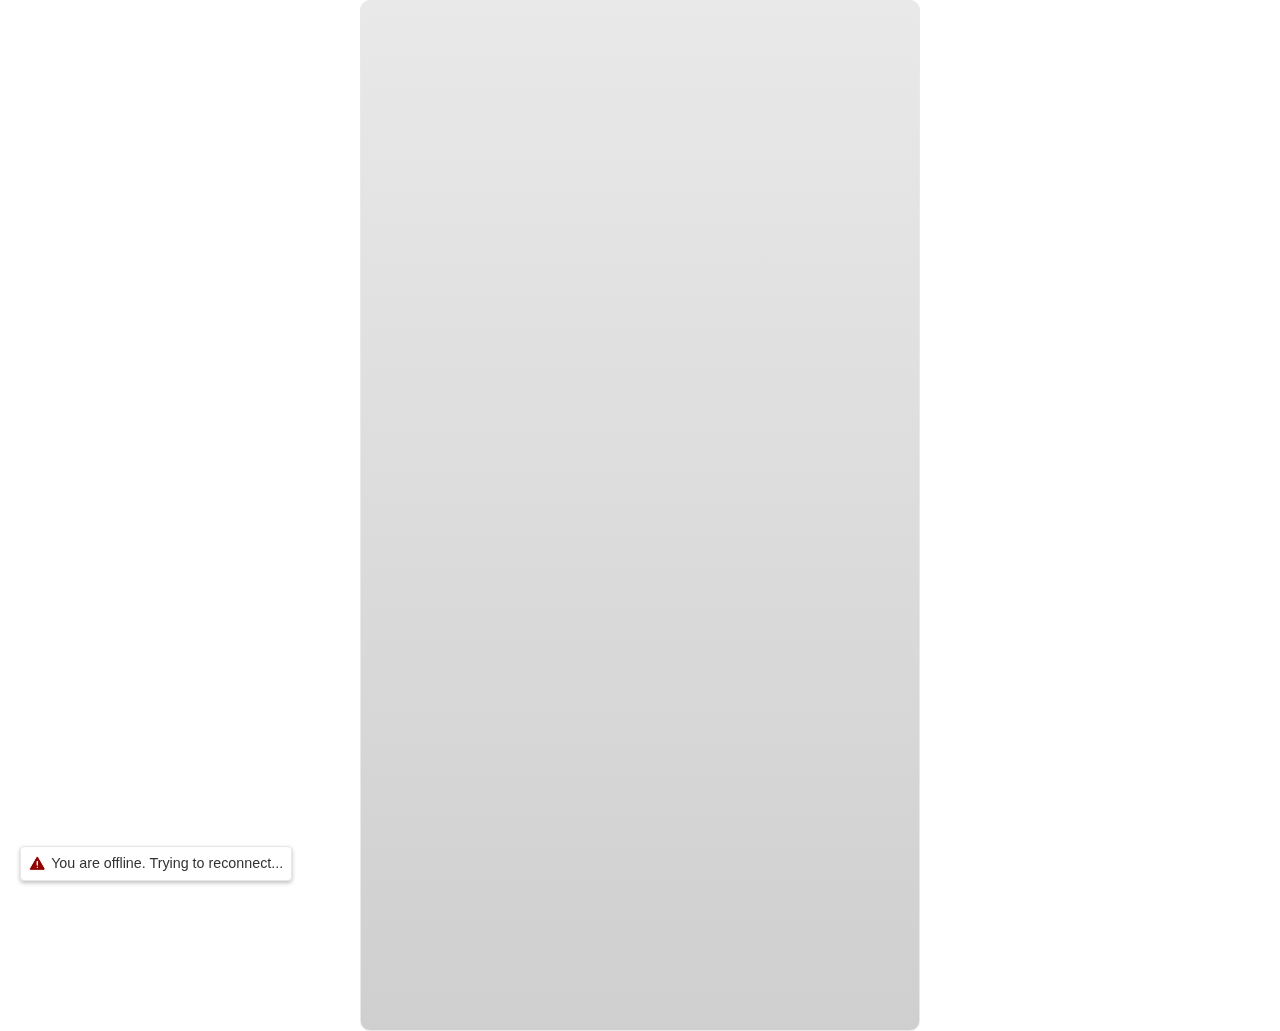
==== commit e3d6c769: "Update of screen ratio" ====
--- a/index.html
+++ b/index.html
@@ -27,9 +27,9 @@
       scale: 'noscale',
       captureRc: false,
       browserSize: 'optimal',
-      bgColor: '#282828',
+      bgColor: '#FFFFFF',
       features: 'AccessibleVideo,ConnectionMessages,FullScreenToggle,InsertSvgPicture,LayerPresentAsDialog,MultipleQuizTracking,UpdatedScrollingPanels,UpdatedThemeEditor',
-      themeName: 'unified',
+      themeName: 'classic',
       preloaderColor: '#FFFFFF',
       suppressAnalytics: false,
       productChannel: 'stable',
@@ -37,9 +37,9 @@
       aid: 'auth0|5bbf9ee06273ac38c1a4e407',
       cid: 'de17c515-a416-47d6-af4a-e2f5cca7e747',
       playerVersion: '3.70.29211.0',
-      publishTimestamp: '2023-09-07T18:25:23.6104282Z',
+      publishTimestamp: '2023-09-07T20:04:47.4841030Z',
       maxIosVideoElements: 10,
-      connectionSettings: { message: 'You%20are%20offline.%20Trying%20to%20reconnect...', useDarkTheme: false },
+      connectionSettings: { },
 
       
       parseParams: function(qs) {
@@ -73,7 +73,7 @@
   <script>window.THREE = { };</script>
   
 </head>
-<body style="background: #282828" class="cs-HTML theme-unified">
+<body style="background: #FFFFFF" class="cs-HTML theme-classic">
   <!-- 360 -->
   <script>!function(e){var i=/iPhone/i,o=/iPod/i,n=/iPad/i,t=/(?=.*\bAndroid\b)(?=.*\bMobile\b)/i,d=/Android/i,s=/(?=.*\bAndroid\b)(?=.*\bSD4930UR\b)/i,b=/(?=.*\bAndroid\b)(?=.*\b(?:KFOT|KFTT|KFJWI|KFJWA|KFSOWI|KFTHWI|KFTHWA|KFAPWI|KFAPWA|KFARWI|KFASWI|KFSAWI|KFSAWA)\b)/i,r=/IEMobile/i,h=/(?=.*\bWindows\b)(?=.*\bARM\b)/i,a=/BlackBerry/i,l=/BB10/i,p=/Opera Mini/i,f=/(CriOS|Chrome)(?=.*\bMobile\b)/i,u=/(?=.*\bFirefox\b)(?=.*\bMobile\b)/i,c=new RegExp("(?:Nexus 7|BNTV250|Kindle Fire|Silk|GT-P1000)","i"),w=function(e,i){return e.test(i)},A=function(e){var A=e||navigator.userAgent,v=A.split("[FBAN");if(void 0!==v[1]&&(A=v[0]),this.apple={phone:w(i,A),ipod:w(o,A),tablet:!w(i,A)&&w(n,A),device:w(i,A)||w(o,A)||w(n,A)},this.amazon={phone:w(s,A),tablet:!w(s,A)&&w(b,A),device:w(s,A)||w(b,A)},this.android={phone:w(s,A)||w(t,A),tablet:!w(s,A)&&!w(t,A)&&(w(b,A)||w(d,A)),device:w(s,A)||w(b,A)||w(t,A)||w(d,A)},this.windows={phone:w(r,A),tablet:w(h,A),device:w(r,A)||w(h,A)},this.other={blackberry:w(a,A),blackberry10:w(l,A),opera:w(p,A),firefox:w(u,A),chrome:w(f,A),device:w(a,A)||w(l,A)||w(p,A)||w(u,A)||w(f,A)},this.seven_inch=w(c,A),this.any=this.apple.device||this.android.device||this.windows.device||this.other.device||this.seven_inch,this.phone=this.apple.phone||this.android.phone||this.windows.phone,this.tablet=this.apple.tablet||this.android.tablet||this.windows.tablet,"undefined"==typeof window)return this},v=function(){var e=new A;return e.Class=A,e};"undefined"!=typeof module&&module.exports&&"undefined"==typeof window?module.exports=A:"undefined"!=typeof module&&module.exports&&"undefined"!=typeof window?module.exports=v():"function"==typeof define&&define.amd?define("isMobile",[],e.isMobile=v()):e.isMobile=v()}(this);
     window.isMobile.apple.tablet = window.isMobile.apple.tablet ||
@@ -127,7 +127,7 @@
   <div class="slide-loader"></div>
 
   <script>
-    var doc = document, loader = doc.body.querySelector('.slide-loader'); [ 1, 2, 3 ].forEach(function(n) { var d = doc.createElement('div'); d.style.backgroundColor = window.globals.preloaderColor; d.classList.add('mobile-loader-dot'); d.classList.add('dot' + n); loader.appendChild(d); });
+    if (window.globals.deviceView.isMobile) { var doc = document, loader = doc.body.querySelector('.slide-loader'); [ 1, 2, 3 ].forEach(function(n) { var d = doc.createElement('div'); d.style.backgroundColor = window.globals.preloaderColor; d.classList.add('mobile-loader-dot'); d.classList.add('dot' + n); loader.appendChild(d); }); }
   </script>
 
   <div class="mobile-load-title-overlay" style="display: none">
--- a/html5/data/css/output.min.css
+++ b/html5/data/css/output.min.css
@@ -1,24 +1,12 @@
 @font-face {
-  font-family: 'LatoBold Charset1_ Bold233520FD';
-  src: url('[data-uri]');
+  font-family: 'Open SansBold CharsBold5018567C';
+  src: url('[data-uri]');
   font-style: normal;
   font-weight: normal;
 }
 @font-face {
-  font-family: 'Lato Charset1_ 6cEsCjcMB9EB156A';
-  src: url('[data-uri]');
-  font-style: normal;
-  font-weight: normal;
-}
-@font-face {
-  font-family: 'Open Sans Charset1_ 6fb83A82A7C';
-  src: url('[data-uri]');
-  font-style: normal;
-  font-weight: normal;
-}
-@font-face {
-  font-family: 'Open SansBold CharsBoldA72B5C6D';
-  src: url('[data-uri]');
+  font-family: 'Open Sans Charset1_ 5mWC988A69F';
+  src: url('[data-uri]');
   font-style: normal;
   font-weight: normal;
 }
@@ -34,774 +22,514 @@
   font-style: normal;
   font-weight: normal;
 }
-.cs-HTML {
-  background: rgba(40, 40, 40, 1);
-}
-.cs-pxabnsnfns00001100101 .cs-infopanel  {
-  box-shadow: 0 1px 0 rgba(0, 0, 0, 0);
+.cs-npnxnanbnsnfns00000000001 .cs-infopanel  {
+  box-shadow: 0 1px 0 rgba(184, 184, 184, 1);
   background: rgba(255, 255, 255, 1);
 }
-.cs-pxabnsnfns00001100101 .cs-infopanel .cs-link {
-  color: rgba(186, 187, 186, 1);
-}
-.cs-pxabnsnfns00001100101 .cs-infopanel .cs-link:hover {
+.cs-npnxnanbnsnfns00000000001 .cs-infopanel .cs-link {
+  color: rgba(124, 34, 128, 1);
+}
+.cs-npnxnanbnsnfns00000000001 .cs-infopanel .cs-link:hover {
+  color: rgba(0, 0, 238, 1);
+}
+.cs-npnxnanbnsnfns00000000001 .cs-infopanel .cs-name {
+  color: rgba(68, 68, 68, 1);
+}
+.cs-npnxnanbnsnfns00000000001 .cs-infopanel .cs-title {
+  color: rgba(153, 153, 153, 1);
+}
+.cs-npnxnanbnsnfns00000000001 .cs-infopanelpopup  {
+  box-shadow: 0 1px 0 rgba(184, 184, 184, 1);
+  background: linear-gradient(180deg, rgba(233, 233, 233, 1) 0%, rgba(207, 207, 207, 1) 100%);
+}
+.cs-npnxnanbnsnfns00000000001 .cs-infopanelpopup .cs-link {
+  color: rgba(124, 34, 128, 1);
+}
+.cs-npnxnanbnsnfns00000000001 .cs-infopanelpopup .cs-link:hover {
+  color: rgba(0, 0, 238, 1);
+}
+.cs-npnxnanbnsnfns00000000001 .cs-infopanelpopup .cs-name {
+  color: rgba(68, 68, 68, 1);
+}
+.cs-npnxnanbnsnfns00000000001 .cs-infopanelpopup .cs-bio {
+  color: rgba(153, 153, 153, 1);
+}
+.cs-npnxnanbnsnfns00000000001 .cs-timer  {
+  color: rgba(85, 85, 85, 1);
+}
+.cs-npnxnanbnsnfns00000000001 .cs-duration stop:first-child {
+  stop-color: rgba(0, 215, 255, 1);
+}
+.cs-npnxnanbnsnfns00000000001 .cs-duration stop:last-child {
+  stop-color: rgba(0, 171, 255, 1);
+}
+.cs-npnxnanbnsnfns00000000001 .cs-elapsed stop:first-child {
+  stop-color: rgba(254, 227, 71, 1);
+}
+.cs-npnxnanbnsnfns00000000001 .cs-elapsed stop:last-child {
+  stop-color: rgba(252, 204, 42, 1);
+}
+.cs-npnxnanbnsnfns00000000001 .cs-timer .cs-pie .cs-innerstroke {
+  stroke: rgba(199, 199, 199, 1);
+}
+.cs-npnxnanbnsnfns00000000001 .cs-timer .cs-pie .cs-innerborder {
+  stroke: rgba(255, 255, 255, 1);
+}
+.cs-npnxnanbnsnfns00000000001 .cs-window  {
+  box-shadow: 0 8px 5px rgba(0, 0, 0, 0.2);
+  border-color: rgba(234, 234, 234, 1);
+  background: rgba(243, 243, 243, 1);
+  color: rgba(85, 85, 85, 1);
+}
+.cs-npnxnanbnsnfns00000000001 .cs-window .cs-diva {
+  border-color: rgba(247, 247, 247, 1);
+}
+.cs-npnxnanbnsnfns00000000001 .cs-window .cs-divb {
+  border-color: rgba(211, 211, 211, 1);
+}
+.cs-npnxnanbnsnfns00000000001 .cs-editor .cs-editor-slide {
+  color: rgba(85, 85, 85, 1);
+}
+.cs-npnxnanbnsnfns00000000001 .cs-editor .cs-editor-html {
+  color: rgba(68, 68, 68, 1);
+}
+.cs-npnxnanbnsnfns00000000001 .cs-editor .cs-editor-button {
+  text-shadow: 0 1px 0 rgba(240, 240, 240, 1);
+  color: rgba(53, 53, 53, 1);
+  border-color: rgba(177, 177, 177, 1);
+  background: linear-gradient(180deg, rgba(245, 245, 245, 1) 0%, rgba(199, 199, 199, 1) 100%);
+}
+.cs-npnxnanbnsnfns00000000001 .cs-editor .cs-editor-button:hover {
+  background: linear-gradient(180deg, rgba(242, 242, 242, 1) 0%, rgba(175, 175, 175, 1) 100%);
+}
+.cs-npnxnanbnsnfns00000000001 .cs-editor .cs-editor-button:active {
+  background: linear-gradient(180deg, rgba(199, 199, 199, 1) 0%, rgba(244, 244, 244, 1) 100%);
+}
+.cs-npnxnanbnsnfns00000000001 .cs-listitem  {
+  color: rgba(53, 53, 53, 1);
+  border-color: rgba(223, 223, 223, 1);
+}
+.cs-npnxnanbnsnfns00000000001 .cs-listitem.cs-viewed {
+  color: rgba(144, 144, 144, 1);
+}
+.cs-npnxnanbnsnfns00000000001 .cs-listitem.cs-selected {
+  color: rgba(53, 53, 53, 1);
+  background: rgba(192, 226, 241, 1);
+}
+.cs-npnxnanbnsnfns00000000001 .cs-listitem.cs-selected:hover {
+  background: rgba(192, 226, 241, 1);
+}
+.cs-npnxnanbnsnfns00000000001 .cs-listitem.cs-selected.hover {
+  background: rgba(192, 226, 241, 1);
+}
+.cs-npnxnanbnsnfns00000000001 .cs-listitem.cs-selected:focus {
+  background: rgba(192, 226, 241, 1);
+}
+.cs-npnxnanbnsnfns00000000001 .cs-listitem .cs-icon-carrot {
+  fill: rgba(53, 53, 53, 1);
+}
+.cs-npnxnanbnsnfns00000000001 .cs-listitem .cs-icon-carrot .cs-shadow {
+  fill: rgba(255, 255, 255, 1);
+}
+.cs-npnxnanbnsnfns00000000001 .cs-listitem:hover {
+  background: rgba(230, 230, 230, 1);
+}
+.cs-npnxnanbnsnfns00000000001 .cs-listitem.hover {
+  background: rgba(230, 230, 230, 1);
+}
+.cs-npnxnanbnsnfns00000000001 .cs-listitem:focus {
+  background: rgba(230, 230, 230, 1);
+}
+.cs-npnxnanbnsnfns00000000001 .cs-glossary  {
+  color: rgba(53, 53, 53, 1);
+}
+.cs-npnxnanbnsnfns00000000001 .cs-glossary .cs-scrolling-panel {
+  background: rgba(231, 231, 231, 1);
+}
+.cs-npnxnanbnsnfns00000000001 .cs-glossary .cs-term.cs-selected .cs-choice-list-trigger {
+  color: rgba(53, 53, 53, 1);
+  background: rgba(192, 226, 241, 1);
+}
+.cs-npnxnanbnsnfns00000000001 .cs-glossary .cs-term.cs-selected .cs-choice-list-trigger:focus {
+  color: rgba(53, 53, 53, 1);
+  background: rgba(192, 226, 241, 1);
+}
+.cs-npnxnanbnsnfns00000000001 .cs-glossary .cs-term:hover .cs-choice-list-trigger {
+  background: rgba(230, 230, 230, 1);
+}
+.cs-npnxnanbnsnfns00000000001 .cs-glossary .cs-term.hover .cs-choice-list-trigger {
+  background: rgba(230, 230, 230, 1);
+}
+.cs-npnxnanbnsnfns00000000001 .cs-glossary .cs-term .cs-choice-list-trigger:focus {
+  background: rgba(230, 230, 230, 1);
+}
+.cs-npnxnanbnsnfns00000000001 .cs-glossary .cs-diva {
+  border-color: rgba(226, 226, 226, 1);
+}
+.cs-npnxnanbnsnfns00000000001 .cs-glossary .cs-divb {
+  border-color: rgba(226, 226, 226, 1);
+}
+.cs-npnxnanbnsnfns00000000001 .cs-glossary .cs-divc {
+  border-color: rgba(250, 250, 250, 1);
+}
+.cs-npnxnanbnsnfns00000000001 .cs-glossary .cs-heading {
+  color: rgba(68, 68, 68, 1);
+}
+.cs-npnxnanbnsnfns00000000001 .cs-resource .cs-separator {
+  border-color: rgba(224, 224, 224, 1);
+}
+.cs-npnxnanbnsnfns00000000001 .cs-outline  {
+  color: rgba(68, 68, 68, 1);
+}
+.cs-npnxnanbnsnfns00000000001 .cs-outline .cs-diva {
+  border-color: rgba(198, 198, 198, 1);
+}
+.cs-npnxnanbnsnfns00000000001 .cs-outline .cs-divb {
+  border-color: rgba(249, 249, 249, 1);
+}
+.cs-npnxnanbnsnfns00000000001 .cs-outline .cs-divc {
+  border-color: rgba(225, 225, 225, 1);
+}
+.cs-npnxnanbnsnfns00000000001 .cs-outline .cs-search-filter:hover {
+  color: rgba(0, 0, 238, 1);
+}
+.cs-npnxnanbnsnfns00000000001 .cs-outline .cs-search-filter.hover {
+  color: rgba(0, 0, 238, 1);
+}
+.cs-npnxnanbnsnfns00000000001 .cs-transcript  {
+  color: rgba(68, 68, 68, 1);
+}
+.cs-npnxnanbnsnfns00000000001 .cs-transcript .cs-div {
+  border-color: rgba(225, 225, 225, 1);
+}
+.cs-npnxnanbnsnfns00000000001 .cs-tabs:not(.topmenu-item) {
+  color: rgba(85, 85, 85, 1);
+}
+.cs-npnxnanbnsnfns00000000001 .cs-tabs .cs-inner-button:not(.topmenu-item) {
+  text-shadow: 0 1px 0 rgba(240, 240, 240, 1);
+}
+.cs-npnxnanbnsnfns00000000001 .cs-tabs:hover:not(.topmenu-item) {
+  color: rgba(51, 51, 51, 1);
+}
+.cs-npnxnanbnsnfns00000000001 .cs-tabs.cs-selected {
+  background: rgba(243, 243, 243, 1);
+  color: rgba(51, 51, 51, 1);
+}
+.cs-npnxnanbnsnfns00000000001 .cs-seekcontrol  {
+  background: linear-gradient(180deg, rgba(245, 245, 245, 1) 0%, rgba(199, 199, 199, 1) 100%);
+  border-color: rgba(177, 177, 177, 1);
+}
+.cs-npnxnanbnsnfns00000000001 .cs-seekcontrol .cs-button:hover .cs-icon {
+  fill: rgba(85, 85, 85, 1);
+}
+.cs-npnxnanbnsnfns00000000001 .cs-seekcontrol .cs-button.hover .cs-icon {
+  fill: rgba(85, 85, 85, 1);
+}
+.cs-npnxnanbnsnfns00000000001 .cs-seekcontrol .cs-button .cs-icon-shadow {
+  fill: rgba(240, 240, 240, 1);
+}
+.cs-npnxnanbnsnfns00000000001 .cs-seekcontrol .cs-button .cs-icon {
+  fill: rgba(45, 45, 45, 1);
+}
+.cs-npnxnanbnsnfns00000000001 .cs-seekcontrol .cs-seek .cs-fill {
+  background: rgba(255, 255, 255, 1);
+}
+.cs-npnxnanbnsnfns00000000001 .cs-seekcontrol .cs-seek {
+  background: rgba(231, 231, 231, 1);
+  border-color: rgba(184, 184, 184, 1);
+}
+.cs-npnxnanbnsnfns00000000001 .cs-searchinput .cs-input {
+  color: rgba(138, 138, 138, 1);
+  border-color: rgba(173, 173, 173, 1);
+  background: rgba(223, 223, 223, 1);
+}
+.cs-npnxnanbnsnfns00000000001 .cs-searchinput .cs-input:focus {
+  color: rgba(51, 51, 51, 1);
+  background: rgba(250, 250, 250, 1);
+}
+.cs-npnxnanbnsnfns00000000001 .cs-searchinput .cs-input:hover {
+  box-shadow: inset 0 0 1px 0 rgba(107, 248, 255, 1);
+}
+.cs-npnxnanbnsnfns00000000001 .cs-searchinput .cs-input.hover {
+  box-shadow: inset 0 0 1px 0 rgba(107, 248, 255, 1);
+}
+.cs-npnxnanbnsnfns00000000001 .cs-searchinput .cs-button .cs-icon {
+  fill: rgba(138, 138, 138, 1);
+}
+.cs-npnxnanbnsnfns00000000001 .cs-searchinput .cs-button:hover {
+  fill: linear-gradient(180deg, rgba(245, 245, 245, 1) 0%, rgba(199, 199, 199, 1) 100%);
+}
+.cs-npnxnanbnsnfns00000000001 .cs-searchinput .cs-button.hover {
+  fill: linear-gradient(180deg, rgba(245, 245, 245, 1) 0%, rgba(199, 199, 199, 1) 100%);
+}
+.cs-npnxnanbnsnfns00000000001 .cs-menu  {
+  box-shadow: 0 1px 0 rgba(184, 184, 184, 1);
+  background: rgba(243, 243, 243, 1);
+}
+.cs-npnxnanbnsnfns00000000001 .cs-topmenu-item.active .cs-tab {
+  background: rgba(243, 243, 243, 1);
+}
+.cs-npnxnanbnsnfns00000000001 .cs-logo  {
+  box-shadow: 0 1px 0 rgba(184, 184, 184, 1);
+  background: rgba(255, 255, 255, 1);
+}
+.cs-npnxnanbnsnfns00000000001 .cs-checkbox  {
+  color: rgba(68, 68, 68, 1);
+}
+.cs-npnxnanbnsnfns00000000001 .cs-checkbox:hover {
+  border-color: rgba(107, 248, 255, 1);
+}
+.cs-npnxnanbnsnfns00000000001 .cs-checkbox.hover {
+  border-color: rgba(107, 248, 255, 1);
+}
+.cs-npnxnanbnsnfns00000000001 .cs-checkbox .cs-box {
   color: rgba(255, 255, 255, 1);
-}
-.cs-pxabnsnfns00001100101 .cs-infopanel .cs-name {
-  color: rgba(68, 68, 68, 1);
-}
-.cs-pxabnsnfns00001100101 .cs-infopanel .cs-title {
-  color: rgba(153, 153, 153, 1);
-}
-.cs-pxabnsnfns00001100101 .cs-infopanelpopup  {
-  box-shadow: 0 1px 0 rgba(0, 0, 0, 0);
-  background: rgba(0, 0, 0, 0);
-}
-.cs-pxabnsnfns00001100101 .cs-infopanelpopup .cs-link {
-  color: rgba(255, 0, 0, 1);
-}
-.cs-pxabnsnfns00001100101 .cs-infopanelpopup .cs-link:hover {
-  color: rgba(255, 255, 255, 1);
-}
-.cs-pxabnsnfns00001100101 .cs-infopanelpopup .cs-name {
-  color: rgba(255, 255, 255, 1);
-}
-.cs-pxabnsnfns00001100101 .cs-infopanelpopup .cs-bio {
-  color: rgba(186, 187, 186, 1);
-}
-.cs-pxabnsnfns00001100101 .cs-timer  {
-  color: rgba(186, 187, 186, 1);
-}
-.cs-pxabnsnfns00001100101 .cs-duration stop:first-child {
-  stop-color: rgba(60, 60, 60, 1);
-}
-.cs-pxabnsnfns00001100101 .cs-duration stop:last-child {
-  stop-color: rgba(60, 60, 60, 1);
-}
-.cs-pxabnsnfns00001100101 .cs-elapsed stop:first-child {
-  stop-color: rgba(254, 227, 71, 1);
-}
-.cs-pxabnsnfns00001100101 .cs-elapsed stop:last-child {
-  stop-color: rgba(254, 227, 71, 1);
-}
-.cs-pxabnsnfns00001100101 .cs-timer .cs-pie .cs-innerstroke {
-  stroke: rgba(199, 199, 199, 1);
-}
-.cs-pxabnsnfns00001100101 .cs-timer .cs-pie .cs-innerborder {
-  stroke: rgba(255, 255, 255, 1);
-}
-.cs-pxabnsnfns00001100101 .cs-window  {
-  box-shadow: 0 8px 5px rgba(0, 0, 0, 0.2);
-  border-color: rgba(49, 99, 0, 0);
-  background: rgba(33, 33, 33, 1);
-  color: rgba(248, 248, 248, 1);
-}
-.cs-pxabnsnfns00001100101 .cs-window .cs-diva {
-  border-color: rgba(78, 78, 78, 1);
-}
-.cs-pxabnsnfns00001100101 .cs-window .cs-divb {
-  border-color: rgba(78, 78, 78, 0);
-}
-.cs-pxabnsnfns00001100101 .cs-editor .cs-editor-slide {
-  color: rgba(226, 226, 226, 1);
-}
-.cs-pxabnsnfns00001100101 .cs-editor .cs-editor-html {
-  color: rgba(186, 187, 186, 1);
-}
-.cs-pxabnsnfns00001100101 .cs-editor .cs-editor-button {
-  text-shadow: 0 1px 0 rgba(0, 0, 0, 0);
-  color: rgba(255, 255, 255, 1);
+  border-color: rgba(184, 184, 184, 1);
+}
+.cs-npnxnanbnsnfns00000000001 .cs-checkbox .cs-box:checked::after {
+  color: rgba(51, 204, 0, 1);
+}
+.cs-npnxnanbnsnfns00000000001 .cs-checkbox .cs-box.checked.after {
+  color: rgba(51, 204, 0, 1);
+}
+.cs-npnxnanbnsnfns00000000001 .cs-button  {
+  text-shadow: 0 1px 0 rgba(240, 240, 240, 1);
+  color: rgba(53, 53, 53, 1);
+  border-color: rgba(177, 177, 177, 1);
+  background: linear-gradient(180deg, rgba(245, 245, 245, 1) 0%, rgba(199, 199, 199, 1) 100%);
+  box-shadow: 0 1px 0 rgba(207, 207, 207, 1);
+}
+.cs-npnxnanbnsnfns00000000001 .cs-button .cs-icon {
+  fill: rgba(53, 53, 53, 1);
+}
+.cs-npnxnanbnsnfns00000000001 .cs-button .cs-icon-shadow {
+  fill: rgba(240, 240, 240, 1);
+}
+.cs-npnxnanbnsnfns00000000001 .cs-button:hover {
+  background: linear-gradient(180deg, rgba(242, 242, 242, 1) 0%, rgba(175, 175, 175, 1) 100%);
+}
+.cs-npnxnanbnsnfns00000000001 .cs-button.hover {
+  background: linear-gradient(180deg, rgba(242, 242, 242, 1) 0%, rgba(175, 175, 175, 1) 100%);
+}
+.cs-npnxnanbnsnfns00000000001 .cs-button:active {
+  background: linear-gradient(180deg, rgba(199, 199, 199, 1) 0%, rgba(244, 244, 244, 1) 100%);
+}
+.cs-npnxnanbnsnfns00000000001 .cs-button.cs-disabled:hover {
+  background: linear-gradient(180deg, rgba(245, 245, 245, 1) 0%, rgba(199, 199, 199, 1) 100%);
+}
+.cs-npnxnanbnsnfns00000000001 .cs-button.cs-disabled.hover {
+  background: linear-gradient(180deg, rgba(245, 245, 245, 1) 0%, rgba(199, 199, 199, 1) 100%);
+}
+.cs-npnxnanbnsnfns00000000001 .cs-button.cs-disabled:active {
+  background: linear-gradient(180deg, rgba(245, 245, 245, 1) 0%, rgba(199, 199, 199, 1) 100%);
+}
+.cs-npnxnanbnsnfns00000000001 .cs-button.cs-volume:hover {
+  background: linear-gradient(180deg, rgba(245, 245, 245, 1) 0%, rgba(199, 199, 199, 1) 100%);
+}
+.cs-npnxnanbnsnfns00000000001 .cs-button.cs-volume.hover {
+  background: linear-gradient(180deg, rgba(245, 245, 245, 1) 0%, rgba(199, 199, 199, 1) 100%);
+}
+.cs-npnxnanbnsnfns00000000001 .cs-button.cs-volume:active {
+  background: linear-gradient(180deg, rgba(245, 245, 245, 1) 0%, rgba(199, 199, 199, 1) 100%);
+}
+.cs-npnxnanbnsnfns00000000001.cs-base  {
+  color: rgba(85, 85, 85, 1);
+  border-color: rgba(233, 233, 233, 1);
+  background: linear-gradient(180deg, rgba(233, 233, 233, 1) 0%, rgba(207, 207, 207, 1) 100%);
+}
+.cs-npnxnanbnsnfns00000000001.cs-base .cs-separator .cs-diva {
+  background: rgba(211, 211, 211, 1);
+}
+.cs-npnxnanbnsnfns00000000001.cs-base .cs-separator .cs-divb {
+  background: rgba(247, 247, 247, 1);
+}
+.cs-npnxnanbnsnfns00000000001.cs-base .cs-topmenu-item.active .cs-tab {
   border-color: rgba(211, 211, 211, 1);
-  background: rgba(34, 34, 34, 1);
-}
-.cs-pxabnsnfns00001100101 .cs-editor .cs-editor-button:hover {
-  background: rgba(68, 68, 68, 1);
-}
-.cs-pxabnsnfns00001100101 .cs-editor .cs-editor-button:active {
-  background: rgba(68, 68, 68, 1);
-}
-.cs-pxabnsnfns00001100101 .cs-listitem  {
-  color: rgba(186, 187, 186, 1);
-  border-color: none;
-  border: 1px solid transparent;
-}
-.cs-pxabnsnfns00001100101 .cs-listitem:hover {
-  background: rgba(255, 255, 255, 0.06);
-  border-color: rgba(108, 108, 108, 1) !important;
-  border-width: 1px;
-  border-radius: 2px;
-  border-style: solid;
-  box-sizing: border-box;
-}
-.cs-pxabnsnfns00001100101 .cs-listitem.hover {
-  background: rgba(255, 255, 255, 0.06);
-  border-color: rgba(108, 108, 108, 1) !important;
-  border-width: 1px;
-  border-radius: 2px;
-  border-style: solid;
-  box-sizing: border-box;
-}
-.cs-pxabnsnfns00001100101 .cs-glossary  {
-  color: rgba(186, 187, 186, 1);
-}
-.cs-pxabnsnfns00001100101 .cs-glossary .cs-scrolling-panel {
-  background: rgba(0, 0, 0, 0);
-}
-.cs-pxabnsnfns00001100101 .cs-glossary .cs-term.cs-selected .cs-choice-list-trigger {
-  color: rgba(255, 255, 255, 1);
-  background: rgba(255, 255, 255, 1);
-}
-.cs-pxabnsnfns00001100101 .cs-glossary .cs-term.cs-selected .cs-choice-list-trigger:focus {
-  color: rgba(255, 255, 255, 1);
-  background: rgba(255, 255, 255, 1);
-}
-.cs-pxabnsnfns00001100101 .cs-glossary .cs-term:hover .cs-choice-list-trigger {
-  background: rgba(186, 187, 186, 1);
-}
-.cs-pxabnsnfns00001100101 .cs-glossary .cs-term.hover .cs-choice-list-trigger {
-  background: rgba(186, 187, 186, 1);
-}
-.cs-pxabnsnfns00001100101 .cs-glossary .cs-term .cs-choice-list-trigger:focus {
-  background: rgba(186, 187, 186, 1);
-}
-.cs-pxabnsnfns00001100101 .cs-glossary .cs-diva {
-  border-color: rgba(0, 0, 0, 0);
-}
-.cs-pxabnsnfns00001100101 .cs-glossary .cs-divb {
-  border-color: rgba(0, 0, 0, 0);
-}
-.cs-pxabnsnfns00001100101 .cs-glossary .cs-divc {
-  border-color: rgba(0, 0, 0, 0);
-}
-.cs-pxabnsnfns00001100101 .cs-glossary .cs-heading {
-  color: rgba(248, 248, 248, 1);
-  font-weight: 700;
-}
-.note-content p span {
-  color: rgba(186, 187, 186, 1);
-  line-height: 1.4em;
-  font-size: 103.769%;
-}
-.cs-pxabnsnfns00001100101 .cs-resource .cs-separator {
-  border-color: rgba(0, 0, 0, 0);
-}
-.cs-pxabnsnfns00001100101 .cs-outline  {
-  color: rgba(45, 45, 45, 1);
-}
-.cs-pxabnsnfns00001100101 .cs-outline .cs-diva {
-  border-color: rgba(0, 0, 0, 0);
-}
-.cs-pxabnsnfns00001100101 .cs-outline .cs-divb {
-  border-color: rgba(0, 0, 0, 0);
-}
-.cs-pxabnsnfns00001100101 .cs-outline .cs-divc {
-  border-color: rgba(0, 0, 0, 0);
-}
-.cs-pxabnsnfns00001100101 .cs-outline .cs-search-filter:hover {
-  color: rgba(0, 0, 0, 0);
-}
-.cs-pxabnsnfns00001100101 .cs-outline .cs-search-filter.hover {
-  color: rgba(0, 0, 0, 0);
-}
-.cs-pxabnsnfns00001100101 .cs-transcript  {
-  color: rgba(255, 255, 255, 1);
-}
-.cs-pxabnsnfns00001100101 .cs-transcript .cs-div {
-  border-color: rgba(0, 0, 0, 0);
-}
-.cs-pxabnsnfns00001100101 .cs-tabs:not(.topmenu-item) {
-  color: rgba(248, 248, 248, 1);
-}
-.cs-pxabnsnfns00001100101 .cs-tabs .cs-inner-button:not(.topmenu-item) {
-  text-shadow: 0 1px 0 rgba(0, 0, 0, 0);
-}
-.cs-pxabnsnfns00001100101 .cs-tabs:hover:not(.topmenu-item) {
-  color: rgba(248, 248, 248, 1);
-}
-.cs-pxabnsnfns00001100101 .cs-tabs.cs-selected {
-  background: rgba(0, 0, 0, 0);
-  color: rgba(248, 248, 248, 1);
-}
-.cs-pxabnsnfns00001100101 .cs-seekcontrol  {
-  background: rgba(0, 0, 0, 0);
-  border-color: rgba(0, 0, 0, 0);
-}
-.cs-pxabnsnfns00001100101 .cs-seekcontrol .cs-button:hover .cs-icon {
-  fill: rgba(255, 255, 255, 1);
-}
-.cs-pxabnsnfns00001100101 .cs-seekcontrol .cs-button.hover .cs-icon {
-  fill: rgba(255, 255, 255, 1);
-}
-.cs-pxabnsnfns00001100101 .cs-seekcontrol .cs-button .cs-icon-shadow {
-  fill: rgba(0, 0, 0, 0);
-}
-.cs-pxabnsnfns00001100101 .cs-seekcontrol .cs-button .cs-icon {
-  fill: rgba(180, 180, 180, 1);
-}
-.cs-pxabnsnfns00001100101 .cs-seekcontrol .cs-seek .cs-fill {
-  background: rgba(255, 255, 255, 0.6);
-}
-.cs-pxabnsnfns00001100101 .cs-seekcontrol .cs-seek {
-  background: rgba(108, 108, 108, 1);
-  border-color: rgba(0, 0, 0, 0);
-}
-.cs-pxabnsnfns00001100101 .cs-searchinput .cs-input {
-  color: rgba(186, 187, 186, 1);
-  border-color: rgba(0, 0, 0, 0);
-  background: rgba(255, 255, 255, 0.06);
-}
-.cs-pxabnsnfns00001100101 .cs-searchinput .cs-input:focus {
-  color: rgba(248, 248, 248, 1);
-  background: rgba(41, 41, 41, 1);
-}
-.cs-pxabnsnfns00001100101 .cs-searchinput .cs-input:hover {
-  box-shadow: inset 0 0 1px 0 rgba(69, 126, 19, 0);
-}
-.cs-pxabnsnfns00001100101 .cs-searchinput .cs-input.hover {
-  box-shadow: inset 0 0 1px 0 rgba(69, 126, 19, 0);
-}
-.cs-pxabnsnfns00001100101 .cs-searchinput .cs-button .cs-icon {
-  fill: rgba(186, 187, 186, 1);
-}
-.cs-pxabnsnfns00001100101 .cs-searchinput .cs-button:hover {
-  fill: rgba(63, 133, 0, 1);
-}
-.cs-pxabnsnfns00001100101 .cs-searchinput .cs-button.hover {
-  fill: rgba(63, 133, 0, 1);
-}
-.cs-pxabnsnfns00001100101 .cs-menu  {
-  box-shadow: 0 1px 0 rgba(0, 0, 0, 0);
-  background: rgba(33, 33, 33, 1);
-}
-.cs-pxabnsnfns00001100101 .cs-topmenu-item.active .cs-tab {
-  background: rgba(33, 33, 33, 1);
-}
-.cs-pxabnsnfns00001100101 .cs-logo  {
-  box-shadow: 0 1px 0 rgba(37, 75, 0, 1);
-  background: rgba(255, 255, 255, 0);
-}
-.cs-pxabnsnfns00001100101 .cs-checkbox  {
-  color: rgba(255, 255, 255, 1);
-}
-.cs-pxabnsnfns00001100101 .cs-checkbox:hover {
-  border-color: rgba(175, 221, 130, 1);
-}
-.cs-pxabnsnfns00001100101 .cs-checkbox.hover {
-  border-color: rgba(175, 221, 130, 1);
-}
-.cs-pxabnsnfns00001100101 .cs-checkbox .cs-box {
-  color: rgba(255, 255, 255, 1);
-  border-color: rgba(42, 83, 0, 1);
-}
-.cs-pxabnsnfns00001100101 .cs-checkbox .cs-box:checked::after {
-  color: rgba(43, 196, 0, 1);
-}
-.cs-pxabnsnfns00001100101 .cs-button  {
-  text-shadow: 0 1px 0 rgba(0, 0, 0, 0);
-  color: rgba(186, 187, 186, 1);
-  border-color: rgba(0, 0, 0, 0);
-  background: rgba(0, 0, 0, 0);
-  box-shadow: 0 1px 0 rgba(0, 0, 0, 0);
-}
-.cs-pxabnsnfns00001100101 .cs-button .cs-icon {
-  fill: rgba(186, 187, 186, 1);
-}
-.cs-pxabnsnfns00001100101 .cs-button .cs-icon-shadow {
-  fill: rgba(0, 0, 0, 0);
-}
-.cs-pxabnsnfns00001100101 .cs-button:hover {
-  background: rgba(248, 248, 248, 1);
-}
-.cs-pxabnsnfns00001100101 .cs-button.hover {
-  background: rgba(248, 248, 248, 1);
-}
-.cs-pxabnsnfns00001100101 .cs-button:active {
-  background: rgba(0, 0, 0, 0);
-}
-.cs-pxabnsnfns00001100101 .cs-button.cs-disabled:hover {
-  background: rgba(0, 0, 0, 0);
-}
-.cs-pxabnsnfns00001100101 .cs-button.cs-disabled.hover {
-  background: rgba(0, 0, 0, 0);
-}
-.cs-pxabnsnfns00001100101 .cs-button.cs-disabled:active {
-  background: rgba(0, 0, 0, 0);
-}
-.cs-pxabnsnfns00001100101 .cs-button.cs-volume:hover {
-  background: rgba(0, 0, 0, 0);
-}
-.cs-pxabnsnfns00001100101 .cs-button.cs-volume.hover {
-  background: rgba(0, 0, 0, 0);
-}
-.cs-pxabnsnfns00001100101 .cs-button.cs-volume:active {
-  background: rgba(0, 0, 0, 0);
-}
-.cs-pxabnsnfns00001100101.cs-base  {
-  color: rgba(186, 187, 186, 1);
-  border-color: rgba(40, 40, 40, 1);
-  background: rgba(40, 40, 40, 1);
-}
-.cs-pxabnsnfns00001100101.cs-base .cs-separator .cs-diva {
-  background: rgba(69, 69, 69, 1);
-}
-.cs-pxabnsnfns00001100101.cs-base .cs-separator .cs-divb {
-  background: rgba(0, 0, 0, 0);
-}
-.cs-pxabnsnfns00001100101.cs-base .cs-topmenu-item.active .cs-tab {
-  border-color: rgba(69, 69, 69, 1);
-}
-.cs-pxabnsnfns00001100101.cs-base .cs-topmenu-item.active .cs-panel {
-  border-color: rgba(69, 69, 69, 1);
-}
-.cs-pxabnsnfns00001100101.cs-base .cs-left {
-  background: rgba(33, 33, 33, 1);
-}
-.cs-pxabnsnfns00001100101.cs-base .cs-area-primary .cs-slide-container {
-  background: rgba(40, 40, 40, 1);
-}
-.cs-pxabnsnfns00001100101.cs-base.cs-custom-theme .cs-brandhighlight-bg {
-  background: rgba(79, 189, 244, 1) !important;
-}
-.cs-pxabnsnfns00001100101.cs-base.cs-custom-theme .cs-brandhighlight-secondary-bg {
-  background: rgba(255, 255, 255, 1) !important;
-}
-.cs-pxabnsnfns00001100101.cs-base.cs-custom-theme .cs-brandhighlight-border {
-  border-color: rgba(79, 189, 244, 1) !important;
-}
-.cs-pxabnsnfns00001100101.cs-base.cs-custom-theme .cs-brandhighlight-text {
-  color: rgba(79, 189, 244, 1) !important;
-}
-.cs-pxabnsnfns00001100101.cs-base.cs-custom-theme .cs-brandhighlight-fill {
-  fill: rgba(79, 189, 244, 1) !important;
-}
-.cs-pxabnsnfns00001100101.cs-base.cs-custom-theme .cs-listitem.cs-selected {
-  background-color: rgba(255, 255, 255, 0.06) !important;
-}
-.cs-pxabnsnfns00001100101 .cs-volume::-moz-range-thumb {
-  border-color: rgba(43, 85, 0, 1);
-  box-shadow: inset 0 0 1px 0 rgba(43, 85, 0, 1);
-  background: rgba(255, 255, 255, 1);
-}
-.cs-pxabnsnfns00001100101 .cs-volume::-ms-thumb {
-  border-color: rgba(43, 85, 0, 1);
-  box-shadow: inset 0 0 1px 0 rgba(43, 85, 0, 1);
-  background: rgba(255, 255, 255, 1);
-}
-.cs-pxabnsnfns00001100101 .cs-volume::-webkit-slider-thumb {
-  border-color: rgba(43, 85, 0, 1);
-  box-shadow: inset 0 0 1px 0 rgba(43, 85, 0, 1);
-  background: rgba(255, 255, 255, 1);
-}
-.cs-pxabnsnfns00001100101 .cs-volume::-moz-range-track {
-  border-color: rgba(66, 140, 1, 1);
-  background: rgba(108, 108, 108, 1);
-}
-.cs-pxabnsnfns00001100101 .cs-volume::-ms-track {
-  border-color: rgba(66, 140, 1, 1);
-  background: rgba(108, 108, 108, 1);
-}
-.cs-pxabnsnfns00001100101 .cs-volume::-webkit-slider-runnable-track {
-  border-color: rgba(66, 140, 1, 1);
-  background: rgba(108, 108, 108, 1);
+}
+.cs-npnxnanbnsnfns00000000001.cs-base .cs-topmenu-item.active .cs-panel {
+  border-color: rgba(211, 211, 211, 1);
+}
+.cs-npnxnanbnsnfns00000000001.cs-base .cs-left {
+  background: linear-gradient(180deg, rgba(219, 219, 219, 1) 0%, rgba(195, 195, 195, 1) 100%);
+}
+.cs-npnxnanbnsnfns00000000001.cs-base .cs-area-primary .cs-slide-container {
+  background: linear-gradient(180deg, rgba(233, 233, 233, 1) 0%, rgba(207, 207, 207, 1) 100%);
+}
+.cs-npnxnanbnsnfns00000000001 .cs-volume::-moz-range-thumb {
+  border-color: rgba(165, 165, 165, 1);
+  box-shadow: inset 0 0 1px 0 rgba(212, 212, 212, 1);
+  background: rgba(200, 200, 200, 1);
+}
+.cs-npnxnanbnsnfns00000000001 .cs-volume::-ms-thumb {
+  border-color: rgba(165, 165, 165, 1);
+  box-shadow: inset 0 0 1px 0 rgba(212, 212, 212, 1);
+  background: rgba(200, 200, 200, 1);
+}
+.cs-npnxnanbnsnfns00000000001 .cs-volume::-webkit-slider-thumb {
+  border-color: rgba(165, 165, 165, 1);
+  box-shadow: inset 0 0 1px 0 rgba(212, 212, 212, 1);
+  background: rgba(200, 200, 200, 1);
+}
+.cs-npnxnanbnsnfns00000000001 .cs-volume::-moz-range-track {
+  border-color: rgba(242, 242, 242, 1);
+  background: linear-gradient(180deg, rgba(188, 188, 188, 1) 0%, rgba(188, 188, 188, 1) 50.196%, rgba(195, 195, 195, 1) 100%);
+}
+.cs-npnxnanbnsnfns00000000001 .cs-volume::-ms-track {
+  border-color: rgba(242, 242, 242, 1);
+  background: linear-gradient(180deg, rgba(188, 188, 188, 1) 0%, rgba(188, 188, 188, 1) 50.196%, rgba(195, 195, 195, 1) 100%);
+}
+.cs-npnxnanbnsnfns00000000001 .cs-volume::-webkit-slider-runnable-track {
+  border-color: rgba(242, 242, 242, 1);
+  background: linear-gradient(180deg, rgba(188, 188, 188, 1) 0%, rgba(188, 188, 188, 1) 50.196%, rgba(195, 195, 195, 1) 100%);
 }
 body.show-focus .tab-focus-box {
-  box-shadow: 0 0 0 1px rgba(255, 255, 0, 1), 0 0 0 3px rgba(0, 32, 96, 1), 0 0 5px 5px rgba(255, 255, 0, 1);
-  border-color: transparent;
-  outline: 2px transparent solid;
+  border-color: rgba(255, 255, 0, 1);
 }
 .skipnav {
-  box-shadow: 0 0 0 1px rgba(255, 255, 0, 1), 0 0 0 3px rgba(0, 32, 96, 1), 0 0 5px 5px rgba(255, 255, 0, 1);
-  border-color: transparent;
-  outline: 2px transparent solid;
-}
-.cs-pxabnsnfns00001100101 .cs-listitem:hover {
-  color: none;
-}
-.cs-pxabnsnfns00001100101 .cs-listitem.hover {
-  color: none;
-}
-.cs-pxabnsnfns00001100101 .cs-listitem.cs-viewed {
-  color: #BABBBA;
-}
-.cs-pxabnsnfns00001100101 .cs-listitem {
-  color: #BABBBA;
-}
-.cs-pxabnsnfns00001100101 .cs-listitem:hover .cs-icon-carrot * {
-  fill: none;
-}
-.cs-pxabnsnfns00001100101 .cs-listitem.hover .cs-icon-carrot * {
-  fill: none;
-}
-.cs-pxabnsnfns00001100101 .cs-listitem .cs-icon-carrot {
-  color: none;
-  top: calc(3px);
-}
-.cs-pxabnsnfns00001100101 .cs-listitem .cs-icon-carrot .cs-shadow {
-  color: #F8F8F8;
-}
-.cs-pxabnsnfns00001100101 .item-collapsible .is-scene {
-  color: #F8F8F8 !important;
-  font-weight: 700;
-}
-.cs-pxabnsnfns00001100101 .is-scene .cs-icon-carrot * {
-  color: #F8F8F8 !important;
-  font-weight: 700;
-}
-.cs-pxabnsnfns00001100101 .is-scene:not(.outline-links-collapse) > a {
-  color: #F8F8F8;
-}
-.cs-pxabnsnfns00001100101 .is-scene:not(.outline-links-collapse) .cs-icon-carrot * {
-  fill: none !important;
-  color: #F8F8F8 !important;
-}
-.cs-pxabnsnfns00001100101 .tabs, .cs-pxabnsnfns00001100101 .cs-logo {
-  border-bottom: 1px solid rgba(108, 108, 108, 1);
-}
-.cs-pxabnsnfns00001100101 .area-secondary-wrapper:after {
-  background-image: url('[data-uri]');
-  background-size: 100%;
-}
-.cs-pxabnsnfns00001100101 .panel-footer {
-  background: #212121;
-}
-.cs-pxabnsnfns00001100101 #outline-search {
-  background: rgba(255, 255, 255, 0.06);
-  border-color: rgba(108, 108, 108, 1);
-  border-width: 1px;
-  border-style: solid;
-}
-.cs-pxabnsnfns00001100101 .topmenu-panel #outline-search {
-  background: #545454;
-}
-.cs-pxabnsnfns00001100101 .search-icon circle, .cs-pxabnsnfns00001100101 .search-icon path {
-  stroke: #BABBBA;
-}
-.cs-pxabnsnfns00001100101 #outline-search input[type   =search] {
-  color: #F8F8F8;
-}
-.cs-pxabnsnfns00001100101 #outline-search ::-webkit-input-placeholder {
-  color: #BABBBA !important;
-}
-.cs-pxabnsnfns00001100101 #outline-search :-ms-input-placeholder {
-  color: #BABBBA !important;
-}
-.cs-pxabnsnfns00001100101 #outline-search ::-moz-placeholder {
-  color: #BABBBA !important;
-  opacity: 1;
-}
-.cs-pxabnsnfns00001100101 .cs-topmenu-item.active, body:not(.is-touchable-tablet) .cs-pxabnsnfns00001100101 .cs-topmenu-item:hover {
-  color: #F8F8F8;
-}
-.cs-pxabnsnfns00001100101 .cs-topmenu-item.button-tapped {
-  color: #F8F8F8;
-}
-.cs-pxabnsnfns00001100101 .cs-topmenu-item.active .cs-tab, .cs-pxabnsnfns00001100101 .cs-topmenu-item .cs-tab {
-  background: transparent !important;
-  border: none !important;
-}
-.cs-pxabnsnfns00001100101 .top-tabs-drop-icon div {
-  background: #BABBBA;
-}
-.cs-pxabnsnfns00001100101 .cs-panel.topmenu-panel .panel-content, .cs-pxabnsnfns00001100101 .top-tabs-drop {
-  background: #212121;
-}
-.cs-pxabnsnfns00001100101 .cs-topmenu-item.active .cs-panel {
-  background: #212121;
-}
-.cs-pxabnsnfns00001100101 .cs-menu.topmenu-panel, .cs-pxabnsnfns00001100101 .top-tabs-drop {
-  border: 1px solid rgba(69, 69, 69, 1) !important;
-  border-radius: 3px;
-}
-.cs-pxabnsnfns00001100101 .resources .resources-list a:hover {
-  background: rgba(255, 255, 255, 0.06);
-}
-body:not(.is-touchable-tablet) .cs-pxabnsnfns00001100101 .resources .resources-list a:hover {
-  background: rgba(255, 255, 255, 0.06);
-}
-.cs-pxabnsnfns00001100101 .resources .resources-list a.hover {
-  background: rgba(255, 255, 255, 0.06);
-}
-body:not(.is-touchable-tablet) .cs-pxabnsnfns00001100101 .resources .resources-list a.hover {
-  background: rgba(255, 255, 255, 0.06);
-}
-.cs-pxabnsnfns00001100101 .resources .resources-list a.button-tapped {
-  background: rgba(255, 255, 255, 0.06);
-}
-.cs-pxabnsnfns00001100101 .cs-icon path, .cs-pxabnsnfns00001100101 .cs-icon rect, .cs-pxabnsnfns00001100101 .cs-icon polygon, .cs-pxabnsnfns00001100101 .menu-icon-wrapper.menu-icon-wrapper-hover path {
-  fill: #BABBBA;
-}
-.cs-pxabnsnfns00001100101 .cs-icon .icon-stroke-only {
-  fill: none !important;
-  stroke: #BABBBA !important;
-}
-body:not(.is-touchable-tablet) .cs-pxabnsnfns00001100101 .cs-button:hover .cs-icon path, body:not(.is-touchable-tablet) .cs-pxabnsnfns00001100101 .cs-button:hover .cs-icon rect, body:not(.is-touchable-tablet) .cs-pxabnsnfns00001100101 .cs-button:hover .cs-icon polygon {
-  fill: #F8F8F8;
-}
-body:not(.is-touchable-tablet) .cs-pxabnsnfns00001100101 .cs-tabs:hover .search-icon circle, body:not(.is-touchable-tablet) .cs-pxabnsnfns00001100101 .cs-tabs:hover .search-icon path {
-  stroke: #F8F8F8;
-}
-.cs-pxabnsnfns00001100101 .cs-button.button-tapped .cs-icon path, .cs-pxabnsnfns00001100101 .cs-button.button-tapped .cs-icon rect, .cs-pxabnsnfns00001100101 .cs-button.button-tapped .cs-icon polygon {
-  fill: #F8F8F8;
-}
-body:not(.is-touchable-tablet) .cs-pxabnsnfns00001100101 .cs-button:hover .cs-icon .icon-stroke-only {
-  fill: none !important;
-  stroke: #F8F8F8 !important;
-}
-.cs-pxabnsnfns00001100101 .cs-button:button-tapped .cs-icon .icon-stroke-only {
-  fill: none !important;
-  stroke: #F8F8F8 !important;
-}
-.cs-pxabnsnfns00001100101 .menu-icon-wrapper.menu-icon-wrapper-hover svg path {
-  fill: #F8F8F8;
-}
-.floating-sidebar:not(.sidebar-closed) .cs-pxabnsnfns00001100101 #hamburger .menu-icon-wrapper svg path {
-  fill: #BABBBA;
-}
-.floating-sidebar:not(.sidebar-closed) .cs-pxabnsnfns00001100101 #hamburger .menu-icon-wrapper.menu-icon-wrapper-hover svg path {
-  fill: #F8F8F8;
-}
-.cs-pxabnsnfns00001100101 .volume .btn:before {
-  background-image: url('[data-uri]');
-}
-.cs-pxabnsnfns00001100101 .volume-track {
-  background: #6C6C6C;
-}
-.cs-pxabnsnfns00001100101 .volume-icon circle {
-  stroke: #BABBBA;
-}
-.cs-pxabnsnfns00001100101 .cs-settings > .settings-panel {
-  background: #212121;
-  border: 1px solid rgba(69, 69, 69, 1) !important;
-  border-radius: 3px;
-}
-.cs-pxabnsnfns00001100101 .cs-settings > .panel-down-arrow {
-  fill: #212121;
-}
-.cs-pxabnsnfns00001100101 .switch-toggle .border {
-  stroke: #7C7C7C;
-}
-.cs-pxabnsnfns00001100101 .switch-toggle .thumb-off .thumb {
-  fill: #A2A2A2;
-}
-.cs-pxabnsnfns00001100101 .switch-toggle .thumb-on .track {
-  fill: rgba(79, 189, 244, 1);
-}
-.cs-pxabnsnfns00001100101 .switch-toggle .thumb-off .track {
-  fill: rgba(255, 255, 255, 0.1);
-}
-.cs-pxabnsnfns00001100101 .switch-label {
-  color: #BABBBA;
-}
-.cs-pxabnsnfns00001100101 .cs-panel .scrollarea-btn:after {
-  background: rgba(179, 180, 179, 0.75);
-}
-.scrollarea-scrollbar:hover .scrollarea-btn:after, .scrollarea-scrollbar.highlight-scrollbar .scrollarea-btn:after {
-  background: rgba(179, 180, 179, 0.75);
-}
-.floating-sidebar .sidebar-overlay {
-  background: rgba(0, 0, 0, 0.85);
-}
-.cs-pxabnsnfns00001100101 .overlay-message {
-  background: rgba(0, 0, 0, 0.85);
-}
-.cs-pxabnsnfns00001100101 .top-ui-bg, .cs-pxabnsnfns00001100101 .bottom-ui-bg, .cs-pxabnsnfns00001100101 .right-ui-bg, .cs-pxabnsnfns00001100101 .left-ui-bg {
-  background: rgba(40, 40, 40, 0.8);
-}
-.cs-pxabnsnfns00001100101 .circle-progress-bg {
-  fill: #282828;
-}
-.cs-pxabnsnfns00001100101 .circle-progress-well {
-  fill: #6C6C6C;
-}
-.cs-pxabnsnfns00001100101 .circle-progress-pie {
-  stroke: #6C6C6C;
-}
-.cs-pxabnsnfns00001100101 .lightbox .option-pane {
-  background: rgba(40, 40, 40, 0.8);
-}
-.cs-pxabnsnfns00001100101 .lightbox .option-pane:before {
-  background: #282828;
-}
-.cs-pxabnsnfns00001100101 .message-window {
-  background: #212121;
-  border: 1px solid rgba(255, 255, 255, 1) !important;
-  border-radius: 3px;
-}
-.cs-pxabnsnfns00001100101 .message-window-header p, .cs-pxabnsnfns00001100101 .message-window-text {
-  color: #F8F8F8;
-}
-.cs-pxabnsnfns00001100101 .message-window-header p {
-  border-bottom: 1px solid rgba(255, 255, 255, 1);
-}
-.cs-pxabnsnfns00001100101 .message-window button.slide-object-button {
-  border: 1px solid rgba(255, 255, 255, 1) !important;
-}
-.cs-pxabnsnfns00001100101 .message-window button.slide-object-button:hover {
-  background: rgba(255, 255, 255, 0.06) !important;
-}
-.message-window .slide-object-button tspan, .message-window .slide-object-button-text tspan {
-  fill: #F8F8F8 !important;
-}
-body:not(.is-touchable-tablet) .cs-pxabnsnfns00001100101 .cs-button:hover .text {
-  color: #F8F8F8;
-}
-.cs-pxabnsnfns00001100101 .cs-button.button-tapped .text {
-  color: #F8F8F8;
-}
-.cs-pxabnsnfns00001100101.cs-base {
-  background: #282828;
-}
-.cs-pxabnsnfns00001100101 .cs-menu {
-  background: transparent;
-}
-.cs-pxabnsnfns00001100101 .progress-bar .progress-bar-fill:after {
-  background: #FFFFFF !important;
-}
-.cs-pxabnsnfns00001100101 .volume-dot {
-  background: #FFFFFF !important;
-}
-.fn-npnxnanbsnfns00001100101 {
-  font-family: 'Lato22AB4CAF';
+  border-color: rgba(255, 255, 0, 1);
+}
+.fn-npnxnanbsnfns00000000001 {
+  font-family: 'Open SansD6FFC9F9';
   -webkit-font-variant-ligatures: no-common-ligatures;
   font-variant-ligatures: no-common-ligatures;
 }
-.fn-pxabnsnfns00001100101 {
-  font-family: 'Lato22AB4CAF';
+.fn-pxabnsnfns00000000001 {
+  font-family: 'Open SansD6FFC9F9';
   -webkit-font-variant-ligatures: no-common-ligatures;
   font-variant-ligatures: no-common-ligatures;
 }
-.fn-npxnabnsnfns00001100101 {
-  font-family: 'Lato22AB4CAF';
+.fn-npxnabnsnfns00000000001 {
+  font-family: 'Open SansD6FFC9F9';
   -webkit-font-variant-ligatures: no-common-ligatures;
   font-variant-ligatures: no-common-ligatures;
 }
-.fn-npnxnanbnsnfns00001100101 {
-  font-family: 'Lato22AB4CAF';
+.fn-npnxnanbnsnfns00000000001 {
+  font-family: 'Open SansD6FFC9F9';
   -webkit-font-variant-ligatures: no-common-ligatures;
   font-variant-ligatures: no-common-ligatures;
 }
-.fn-pxabnsnfns00001100100 {
-  font-family: 'Lato22AB4CAF';
+.fn-pxabnsnfns00000000000 {
+  font-family: 'Open SansD6FFC9F9';
   -webkit-font-variant-ligatures: no-common-ligatures;
   font-variant-ligatures: no-common-ligatures;
 }
 @font-face {
-  font-family: 'Lato22AB4CAF';
-  src: url('[data-uri]');
+  font-family: 'Open SansD6FFC9F9';
+  src: url('[data-uri]');
   font-style: normal;
   font-weight: bold;
 }
 @font-face {
-  font-family: 'Lato22AB4CAF';
-  src: url('[data-uri]');
+  font-family: 'Open SansD6FFC9F9';
+  src: url('[data-uri]');
   font-style: normal;
   font-weight: normal;
 }
 .cs-InvalidPromptSlide .cs-6AORpdX5szl-InvalidPromptSlide-btn0 {
-  color: rgba(255, 255, 255, 1);
-  border-color: rgba(211, 211, 211, 1);
-  background: rgba(34, 34, 34, 1);
-  text-shadow: 0 1px 0 rgba(0, 0, 0, 0);
+  color: rgba(53, 53, 53, 1);
+  border-color: rgba(177, 177, 177, 1);
+  background: linear-gradient(180deg, rgba(245, 245, 245, 1) 0%, rgba(199, 199, 199, 1) 100%);
+  text-shadow: 0 1px 0 rgba(240, 240, 240, 1);
 }
 .cs-InvalidPromptSlide .cs-6AORpdX5szl-InvalidPromptSlide-btn0 .cs-html {
-  color: rgba(186, 187, 186, 1);
+  color: rgba(68, 68, 68, 1);
 }
 .cs-InvalidPromptSlide .cs-6AORpdX5szl-InvalidPromptSlide-btn0 .cs-slide {
-  border-color: rgba(226, 226, 226, 1);
+  border-color: rgba(85, 85, 85, 1);
 }
 .cs-InvalidPromptSlide .cs-6AORpdX5szl-InvalidPromptSlide-btn0:hover {
-  background: rgba(68, 68, 68, 1);
+  background: linear-gradient(180deg, rgba(242, 242, 242, 1) 0%, rgba(175, 175, 175, 1) 100%);
 }
 .cs-InvalidPromptSlide .cs-6AORpdX5szl-InvalidPromptSlide-btn0:active {
-  background: rgba(68, 68, 68, 1);
+  background: linear-gradient(180deg, rgba(199, 199, 199, 1) 0%, rgba(244, 244, 244, 1) 100%);
 }
 .cs-PrintPromptSlide .cs-6AORpdX5szl-PrintPromptSlide-btn0 {
-  color: rgba(255, 255, 255, 1);
-  border-color: rgba(211, 211, 211, 1);
-  background: rgba(34, 34, 34, 1);
-  text-shadow: 0 1px 0 rgba(0, 0, 0, 0);
+  color: rgba(53, 53, 53, 1);
+  border-color: rgba(177, 177, 177, 1);
+  background: linear-gradient(180deg, rgba(245, 245, 245, 1) 0%, rgba(199, 199, 199, 1) 100%);
+  text-shadow: 0 1px 0 rgba(240, 240, 240, 1);
 }
 .cs-PrintPromptSlide .cs-6AORpdX5szl-PrintPromptSlide-btn0 .cs-html {
-  color: rgba(186, 187, 186, 1);
+  color: rgba(68, 68, 68, 1);
 }
 .cs-PrintPromptSlide .cs-6AORpdX5szl-PrintPromptSlide-btn0 .cs-slide {
-  border-color: rgba(226, 226, 226, 1);
+  border-color: rgba(85, 85, 85, 1);
 }
 .cs-PrintPromptSlide .cs-6AORpdX5szl-PrintPromptSlide-btn0:hover {
-  background: rgba(68, 68, 68, 1);
+  background: linear-gradient(180deg, rgba(242, 242, 242, 1) 0%, rgba(175, 175, 175, 1) 100%);
 }
 .cs-PrintPromptSlide .cs-6AORpdX5szl-PrintPromptSlide-btn0:active {
-  background: rgba(68, 68, 68, 1);
+  background: linear-gradient(180deg, rgba(199, 199, 199, 1) 0%, rgba(244, 244, 244, 1) 100%);
 }
 .cs-ScrollPromptSlide .cs-6AORpdX5szl-ScrollPromptSlide-btn0 {
-  color: rgba(255, 255, 255, 1);
-  border-color: rgba(211, 211, 211, 1);
-  background: rgba(34, 34, 34, 1);
-  text-shadow: 0 1px 0 rgba(0, 0, 0, 0);
+  color: rgba(53, 53, 53, 1);
+  border-color: rgba(177, 177, 177, 1);
+  background: linear-gradient(180deg, rgba(245, 245, 245, 1) 0%, rgba(199, 199, 199, 1) 100%);
+  text-shadow: 0 1px 0 rgba(240, 240, 240, 1);
 }
 .cs-ScrollPromptSlide .cs-6AORpdX5szl-ScrollPromptSlide-btn0 .cs-html {
-  color: rgba(186, 187, 186, 1);
+  color: rgba(68, 68, 68, 1);
 }
 .cs-ScrollPromptSlide .cs-6AORpdX5szl-ScrollPromptSlide-btn0 .cs-slide {
-  border-color: rgba(226, 226, 226, 1);
+  border-color: rgba(85, 85, 85, 1);
 }
 .cs-ScrollPromptSlide .cs-6AORpdX5szl-ScrollPromptSlide-btn0:hover {
-  background: rgba(68, 68, 68, 1);
+  background: linear-gradient(180deg, rgba(242, 242, 242, 1) 0%, rgba(175, 175, 175, 1) 100%);
 }
 .cs-ScrollPromptSlide .cs-6AORpdX5szl-ScrollPromptSlide-btn0:active {
-  background: rgba(68, 68, 68, 1);
+  background: linear-gradient(180deg, rgba(199, 199, 199, 1) 0%, rgba(244, 244, 244, 1) 100%);
 }
 .cs-ResumePromptSlide .cs-6AORpdX5szl-ResumePromptSlide-btn0 {
-  color: rgba(255, 255, 255, 1);
-  border-color: rgba(211, 211, 211, 1);
-  background: rgba(34, 34, 34, 1);
-  text-shadow: 0 1px 0 rgba(0, 0, 0, 0);
+  color: rgba(53, 53, 53, 1);
+  border-color: rgba(177, 177, 177, 1);
+  background: linear-gradient(180deg, rgba(245, 245, 245, 1) 0%, rgba(199, 199, 199, 1) 100%);
+  text-shadow: 0 1px 0 rgba(240, 240, 240, 1);
 }
 .cs-ResumePromptSlide .cs-6AORpdX5szl-ResumePromptSlide-btn0 .cs-html {
-  color: rgba(186, 187, 186, 1);
+  color: rgba(68, 68, 68, 1);
 }
 .cs-ResumePromptSlide .cs-6AORpdX5szl-ResumePromptSlide-btn0 .cs-slide {
-  border-color: rgba(226, 226, 226, 1);
+  border-color: rgba(85, 85, 85, 1);
 }
 .cs-ResumePromptSlide .cs-6AORpdX5szl-ResumePromptSlide-btn0:hover {
-  background: rgba(68, 68, 68, 1);
+  background: linear-gradient(180deg, rgba(242, 242, 242, 1) 0%, rgba(175, 175, 175, 1) 100%);
 }
 .cs-ResumePromptSlide .cs-6AORpdX5szl-ResumePromptSlide-btn0:active {
-  background: rgba(68, 68, 68, 1);
+  background: linear-gradient(180deg, rgba(199, 199, 199, 1) 0%, rgba(244, 244, 244, 1) 100%);
 }
 .cs-ResumePromptSlide .cs-6AORpdX5szl-ResumePromptSlide-btn1 {
-  color: rgba(255, 255, 255, 1);
-  border-color: rgba(211, 211, 211, 1);
-  background: rgba(34, 34, 34, 1);
-  text-shadow: 0 1px 0 rgba(0, 0, 0, 0);
+  color: rgba(53, 53, 53, 1);
+  border-color: rgba(177, 177, 177, 1);
+  background: linear-gradient(180deg, rgba(245, 245, 245, 1) 0%, rgba(199, 199, 199, 1) 100%);
+  text-shadow: 0 1px 0 rgba(240, 240, 240, 1);
 }
 .cs-ResumePromptSlide .cs-6AORpdX5szl-ResumePromptSlide-btn1 .cs-html {
-  color: rgba(186, 187, 186, 1);
+  color: rgba(68, 68, 68, 1);
 }
 .cs-ResumePromptSlide .cs-6AORpdX5szl-ResumePromptSlide-btn1 .cs-slide {
-  border-color: rgba(226, 226, 226, 1);
+  border-color: rgba(85, 85, 85, 1);
 }
 .cs-ResumePromptSlide .cs-6AORpdX5szl-ResumePromptSlide-btn1:hover {
-  background: rgba(68, 68, 68, 1);
+  background: linear-gradient(180deg, rgba(242, 242, 242, 1) 0%, rgba(175, 175, 175, 1) 100%);
 }
 .cs-ResumePromptSlide .cs-6AORpdX5szl-ResumePromptSlide-btn1:active {
-  background: rgba(68, 68, 68, 1);
+  background: linear-gradient(180deg, rgba(199, 199, 199, 1) 0%, rgba(244, 244, 244, 1) 100%);
 }
 .cs-ExternalInterfaceErrorSlide .cs-buttonOK {
-  color: rgba(255, 255, 255, 1);
-  border-color: rgba(211, 211, 211, 1);
-  background: rgba(34, 34, 34, 1);
-  text-shadow: 0 1px 0 rgba(0, 0, 0, 0);
+  color: rgba(53, 53, 53, 1);
+  border-color: rgba(177, 177, 177, 1);
+  background: linear-gradient(180deg, rgba(245, 245, 245, 1) 0%, rgba(199, 199, 199, 1) 100%);
+  text-shadow: 0 1px 0 rgba(240, 240, 240, 1);
 }
 .cs-ExternalInterfaceErrorSlide .cs-buttonOK .cs-html {
-  color: rgba(186, 187, 186, 1);
+  color: rgba(68, 68, 68, 1);
 }
 .cs-ExternalInterfaceErrorSlide .cs-buttonOK .cs-slide {
-  border-color: rgba(226, 226, 226, 1);
+  border-color: rgba(85, 85, 85, 1);
 }
 .cs-ExternalInterfaceErrorSlide .cs-buttonOK:hover {
-  background: rgba(68, 68, 68, 1);
+  background: linear-gradient(180deg, rgba(242, 242, 242, 1) 0%, rgba(175, 175, 175, 1) 100%);
 }
 .cs-ExternalInterfaceErrorSlide .cs-buttonOK:active {
-  background: rgba(68, 68, 68, 1);
-}
+  background: linear-gradient(180deg, rgba(199, 199, 199, 1) 0%, rgba(244, 244, 244, 1) 100%);
+}
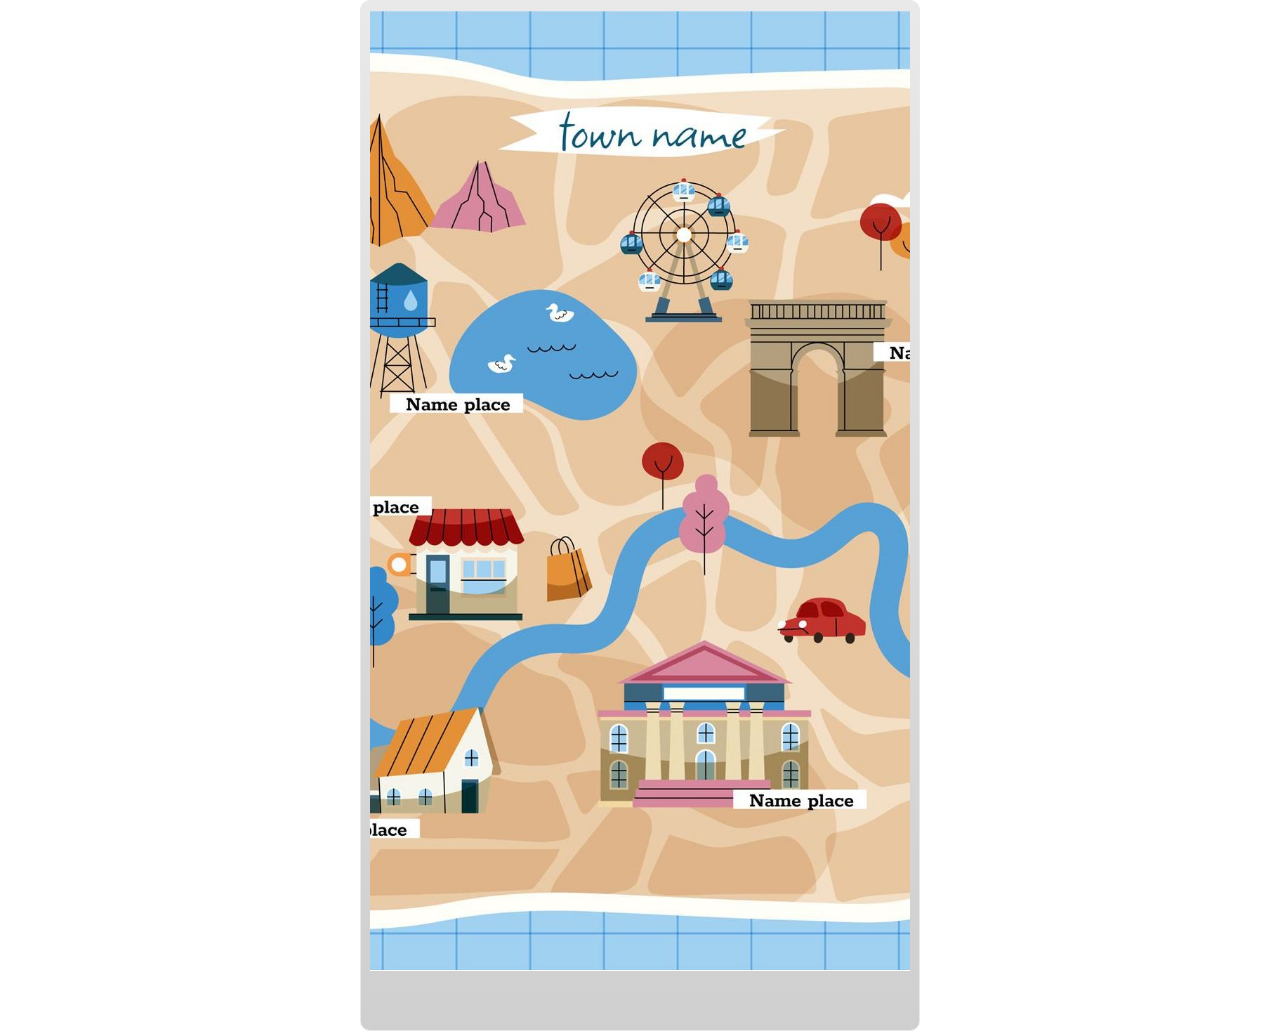
==== commit ccd564f1: "change ratio" ====
--- a/index.html
+++ b/index.html
@@ -37,7 +37,7 @@
       aid: 'auth0|5bbf9ee06273ac38c1a4e407',
       cid: 'de17c515-a416-47d6-af4a-e2f5cca7e747',
       playerVersion: '3.70.29211.0',
-      publishTimestamp: '2023-09-07T20:04:47.4841030Z',
+      publishTimestamp: '2023-09-07T20:27:33.2638818Z',
       maxIosVideoElements: 10,
       connectionSettings: { },
 
--- a/html5/data/css/output.min.css
+++ b/html5/data/css/output.min.css
@@ -1,11 +1,11 @@
 @font-face {
-  font-family: 'Open SansBold CharsBold5018567C';
+  font-family: 'Open SansBold CharsBoldD5E6BB4F';
   src: url('[data-uri]');
   font-style: normal;
   font-weight: normal;
 }
 @font-face {
-  font-family: 'Open Sans Charset1_ 5mWC988A69F';
+  font-family: 'Open Sans Charset1_ 5Vc78770666';
   src: url('[data-uri]');
   font-style: normal;
   font-weight: normal;
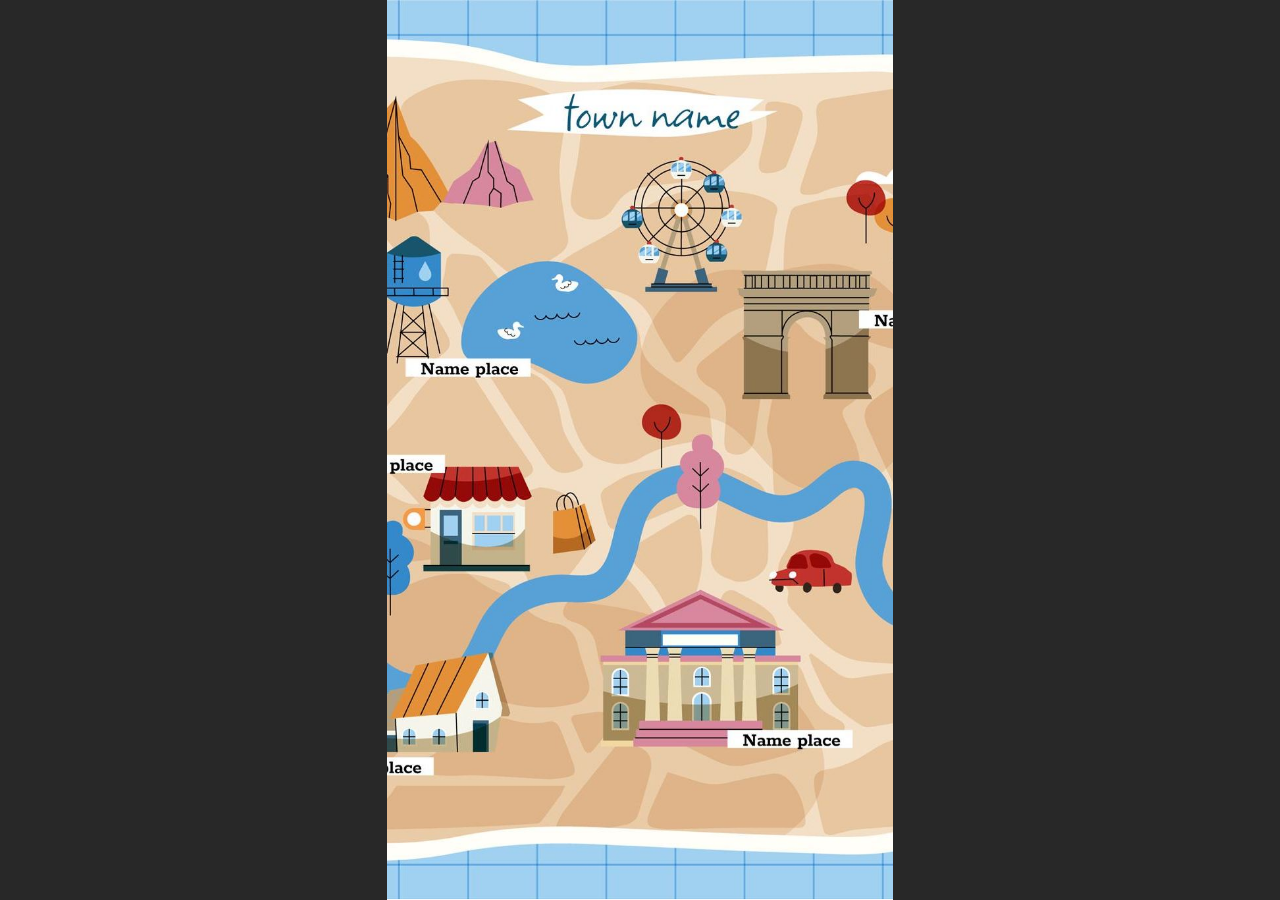
==== commit 3d96bf76: "Update player" ====
--- a/index.html
+++ b/index.html
@@ -27,9 +27,9 @@
       scale: 'noscale',
       captureRc: false,
       browserSize: 'optimal',
-      bgColor: '#FFFFFF',
+      bgColor: '#282828',
       features: 'AccessibleVideo,ConnectionMessages,FullScreenToggle,InsertSvgPicture,LayerPresentAsDialog,MultipleQuizTracking,UpdatedScrollingPanels,UpdatedThemeEditor',
-      themeName: 'classic',
+      themeName: 'unified',
       preloaderColor: '#FFFFFF',
       suppressAnalytics: false,
       productChannel: 'stable',
@@ -37,9 +37,9 @@
       aid: 'auth0|5bbf9ee06273ac38c1a4e407',
       cid: 'de17c515-a416-47d6-af4a-e2f5cca7e747',
       playerVersion: '3.70.29211.0',
-      publishTimestamp: '2023-09-07T20:27:33.2638818Z',
+      publishTimestamp: '2023-09-08T00:12:00.9462112Z',
       maxIosVideoElements: 10,
-      connectionSettings: { },
+      connectionSettings: { message: 'You%20are%20offline.%20Trying%20to%20reconnect...', useDarkTheme: false },
 
       
       parseParams: function(qs) {
@@ -73,7 +73,7 @@
   <script>window.THREE = { };</script>
   
 </head>
-<body style="background: #FFFFFF" class="cs-HTML theme-classic">
+<body style="background: #282828" class="cs-HTML theme-unified">
   <!-- 360 -->
   <script>!function(e){var i=/iPhone/i,o=/iPod/i,n=/iPad/i,t=/(?=.*\bAndroid\b)(?=.*\bMobile\b)/i,d=/Android/i,s=/(?=.*\bAndroid\b)(?=.*\bSD4930UR\b)/i,b=/(?=.*\bAndroid\b)(?=.*\b(?:KFOT|KFTT|KFJWI|KFJWA|KFSOWI|KFTHWI|KFTHWA|KFAPWI|KFAPWA|KFARWI|KFASWI|KFSAWI|KFSAWA)\b)/i,r=/IEMobile/i,h=/(?=.*\bWindows\b)(?=.*\bARM\b)/i,a=/BlackBerry/i,l=/BB10/i,p=/Opera Mini/i,f=/(CriOS|Chrome)(?=.*\bMobile\b)/i,u=/(?=.*\bFirefox\b)(?=.*\bMobile\b)/i,c=new RegExp("(?:Nexus 7|BNTV250|Kindle Fire|Silk|GT-P1000)","i"),w=function(e,i){return e.test(i)},A=function(e){var A=e||navigator.userAgent,v=A.split("[FBAN");if(void 0!==v[1]&&(A=v[0]),this.apple={phone:w(i,A),ipod:w(o,A),tablet:!w(i,A)&&w(n,A),device:w(i,A)||w(o,A)||w(n,A)},this.amazon={phone:w(s,A),tablet:!w(s,A)&&w(b,A),device:w(s,A)||w(b,A)},this.android={phone:w(s,A)||w(t,A),tablet:!w(s,A)&&!w(t,A)&&(w(b,A)||w(d,A)),device:w(s,A)||w(b,A)||w(t,A)||w(d,A)},this.windows={phone:w(r,A),tablet:w(h,A),device:w(r,A)||w(h,A)},this.other={blackberry:w(a,A),blackberry10:w(l,A),opera:w(p,A),firefox:w(u,A),chrome:w(f,A),device:w(a,A)||w(l,A)||w(p,A)||w(u,A)||w(f,A)},this.seven_inch=w(c,A),this.any=this.apple.device||this.android.device||this.windows.device||this.other.device||this.seven_inch,this.phone=this.apple.phone||this.android.phone||this.windows.phone,this.tablet=this.apple.tablet||this.android.tablet||this.windows.tablet,"undefined"==typeof window)return this},v=function(){var e=new A;return e.Class=A,e};"undefined"!=typeof module&&module.exports&&"undefined"==typeof window?module.exports=A:"undefined"!=typeof module&&module.exports&&"undefined"!=typeof window?module.exports=v():"function"==typeof define&&define.amd?define("isMobile",[],e.isMobile=v()):e.isMobile=v()}(this);
     window.isMobile.apple.tablet = window.isMobile.apple.tablet ||
@@ -127,7 +127,7 @@
   <div class="slide-loader"></div>
 
   <script>
-    if (window.globals.deviceView.isMobile) { var doc = document, loader = doc.body.querySelector('.slide-loader'); [ 1, 2, 3 ].forEach(function(n) { var d = doc.createElement('div'); d.style.backgroundColor = window.globals.preloaderColor; d.classList.add('mobile-loader-dot'); d.classList.add('dot' + n); loader.appendChild(d); }); }
+    var doc = document, loader = doc.body.querySelector('.slide-loader'); [ 1, 2, 3 ].forEach(function(n) { var d = doc.createElement('div'); d.style.backgroundColor = window.globals.preloaderColor; d.classList.add('mobile-loader-dot'); d.classList.add('dot' + n); loader.appendChild(d); });
   </script>
 
   <div class="mobile-load-title-overlay" style="display: none">
--- a/html5/data/css/output.min.css
+++ b/html5/data/css/output.min.css
@@ -1,12 +1,24 @@
 @font-face {
-  font-family: 'Open SansBold CharsBoldD5E6BB4F';
-  src: url('[data-uri]');
+  font-family: 'LatoBold Charset1_ Bold04617814';
+  src: url('[data-uri]');
   font-style: normal;
   font-weight: normal;
 }
 @font-face {
-  font-family: 'Open Sans Charset1_ 5Vc78770666';
-  src: url('[data-uri]');
+  font-family: 'Lato Charset1_ 6ecm99H89B56B293';
+  src: url('[data-uri]');
+  font-style: normal;
+  font-weight: normal;
+}
+@font-face {
+  font-family: 'Open Sans Charset1_ 5z8324172BB';
+  src: url('[data-uri]');
+  font-style: normal;
+  font-weight: normal;
+}
+@font-face {
+  font-family: 'Open SansBold CharsBoldF782953A';
+  src: url('[data-uri]');
   font-style: normal;
   font-weight: normal;
 }
@@ -22,15 +34,18 @@
   font-style: normal;
   font-weight: normal;
 }
+.cs-HTML {
+  background: rgba(40, 40, 40, 1);
+}
 .cs-npnxnanbnsnfns00000000001 .cs-infopanel  {
-  box-shadow: 0 1px 0 rgba(184, 184, 184, 1);
+  box-shadow: 0 1px 0 rgba(0, 0, 0, 0);
   background: rgba(255, 255, 255, 1);
 }
 .cs-npnxnanbnsnfns00000000001 .cs-infopanel .cs-link {
-  color: rgba(124, 34, 128, 1);
+  color: rgba(186, 187, 186, 1);
 }
 .cs-npnxnanbnsnfns00000000001 .cs-infopanel .cs-link:hover {
-  color: rgba(0, 0, 238, 1);
+  color: rgba(255, 255, 255, 1);
 }
 .cs-npnxnanbnsnfns00000000001 .cs-infopanel .cs-name {
   color: rgba(68, 68, 68, 1);
@@ -39,35 +54,35 @@
   color: rgba(153, 153, 153, 1);
 }
 .cs-npnxnanbnsnfns00000000001 .cs-infopanelpopup  {
-  box-shadow: 0 1px 0 rgba(184, 184, 184, 1);
-  background: linear-gradient(180deg, rgba(233, 233, 233, 1) 0%, rgba(207, 207, 207, 1) 100%);
+  box-shadow: 0 1px 0 rgba(0, 0, 0, 0);
+  background: rgba(0, 0, 0, 0);
 }
 .cs-npnxnanbnsnfns00000000001 .cs-infopanelpopup .cs-link {
-  color: rgba(124, 34, 128, 1);
+  color: rgba(255, 0, 0, 1);
 }
 .cs-npnxnanbnsnfns00000000001 .cs-infopanelpopup .cs-link:hover {
-  color: rgba(0, 0, 238, 1);
+  color: rgba(255, 255, 255, 1);
 }
 .cs-npnxnanbnsnfns00000000001 .cs-infopanelpopup .cs-name {
-  color: rgba(68, 68, 68, 1);
+  color: rgba(255, 255, 255, 1);
 }
 .cs-npnxnanbnsnfns00000000001 .cs-infopanelpopup .cs-bio {
-  color: rgba(153, 153, 153, 1);
+  color: rgba(186, 187, 186, 1);
 }
 .cs-npnxnanbnsnfns00000000001 .cs-timer  {
-  color: rgba(85, 85, 85, 1);
+  color: rgba(186, 187, 186, 1);
 }
 .cs-npnxnanbnsnfns00000000001 .cs-duration stop:first-child {
-  stop-color: rgba(0, 215, 255, 1);
+  stop-color: rgba(60, 60, 60, 1);
 }
 .cs-npnxnanbnsnfns00000000001 .cs-duration stop:last-child {
-  stop-color: rgba(0, 171, 255, 1);
+  stop-color: rgba(60, 60, 60, 1);
 }
 .cs-npnxnanbnsnfns00000000001 .cs-elapsed stop:first-child {
   stop-color: rgba(254, 227, 71, 1);
 }
 .cs-npnxnanbnsnfns00000000001 .cs-elapsed stop:last-child {
-  stop-color: rgba(252, 204, 42, 1);
+  stop-color: rgba(254, 227, 71, 1);
 }
 .cs-npnxnanbnsnfns00000000001 .cs-timer .cs-pie .cs-innerstroke {
   stroke: rgba(199, 199, 199, 1);
@@ -77,459 +92,716 @@
 }
 .cs-npnxnanbnsnfns00000000001 .cs-window  {
   box-shadow: 0 8px 5px rgba(0, 0, 0, 0.2);
-  border-color: rgba(234, 234, 234, 1);
-  background: rgba(243, 243, 243, 1);
-  color: rgba(85, 85, 85, 1);
+  border-color: rgba(49, 99, 0, 0);
+  background: rgba(33, 33, 33, 1);
+  color: rgba(248, 248, 248, 1);
 }
 .cs-npnxnanbnsnfns00000000001 .cs-window .cs-diva {
-  border-color: rgba(247, 247, 247, 1);
+  border-color: rgba(78, 78, 78, 1);
 }
 .cs-npnxnanbnsnfns00000000001 .cs-window .cs-divb {
+  border-color: rgba(78, 78, 78, 0);
+}
+.cs-npnxnanbnsnfns00000000001 .cs-editor .cs-editor-slide {
+  color: rgba(226, 226, 226, 1);
+}
+.cs-npnxnanbnsnfns00000000001 .cs-editor .cs-editor-html {
+  color: rgba(186, 187, 186, 1);
+}
+.cs-npnxnanbnsnfns00000000001 .cs-editor .cs-editor-button {
+  text-shadow: 0 1px 0 rgba(0, 0, 0, 0);
+  color: rgba(255, 255, 255, 1);
   border-color: rgba(211, 211, 211, 1);
-}
-.cs-npnxnanbnsnfns00000000001 .cs-editor .cs-editor-slide {
-  color: rgba(85, 85, 85, 1);
-}
-.cs-npnxnanbnsnfns00000000001 .cs-editor .cs-editor-html {
-  color: rgba(68, 68, 68, 1);
-}
-.cs-npnxnanbnsnfns00000000001 .cs-editor .cs-editor-button {
-  text-shadow: 0 1px 0 rgba(240, 240, 240, 1);
-  color: rgba(53, 53, 53, 1);
-  border-color: rgba(177, 177, 177, 1);
-  background: linear-gradient(180deg, rgba(245, 245, 245, 1) 0%, rgba(199, 199, 199, 1) 100%);
+  background: rgba(34, 34, 34, 1);
 }
 .cs-npnxnanbnsnfns00000000001 .cs-editor .cs-editor-button:hover {
-  background: linear-gradient(180deg, rgba(242, 242, 242, 1) 0%, rgba(175, 175, 175, 1) 100%);
+  background: rgba(68, 68, 68, 1);
 }
 .cs-npnxnanbnsnfns00000000001 .cs-editor .cs-editor-button:active {
-  background: linear-gradient(180deg, rgba(199, 199, 199, 1) 0%, rgba(244, 244, 244, 1) 100%);
+  background: rgba(68, 68, 68, 1);
 }
 .cs-npnxnanbnsnfns00000000001 .cs-listitem  {
-  color: rgba(53, 53, 53, 1);
-  border-color: rgba(223, 223, 223, 1);
+  color: rgba(186, 187, 186, 1);
+  border-color: none;
+  border: 1px solid transparent;
+}
+.cs-npnxnanbnsnfns00000000001 .cs-listitem:hover {
+  background: rgba(255, 255, 255, 0.06);
+  border-color: rgba(108, 108, 108, 1) !important;
+  border-width: 1px;
+  border-radius: 2px;
+  border-style: solid;
+  box-sizing: border-box;
+}
+.cs-npnxnanbnsnfns00000000001 .cs-listitem.hover {
+  background: rgba(255, 255, 255, 0.06);
+  border-color: rgba(108, 108, 108, 1) !important;
+  border-width: 1px;
+  border-radius: 2px;
+  border-style: solid;
+  box-sizing: border-box;
+}
+.cs-npnxnanbnsnfns00000000001 .cs-glossary  {
+  color: rgba(186, 187, 186, 1);
+}
+.cs-npnxnanbnsnfns00000000001 .cs-glossary .cs-scrolling-panel {
+  background: rgba(0, 0, 0, 0);
+}
+.cs-npnxnanbnsnfns00000000001 .cs-glossary .cs-term.cs-selected .cs-choice-list-trigger {
+  color: rgba(255, 255, 255, 1);
+  background: rgba(255, 255, 255, 1);
+}
+.cs-npnxnanbnsnfns00000000001 .cs-glossary .cs-term.cs-selected .cs-choice-list-trigger:focus {
+  color: rgba(255, 255, 255, 1);
+  background: rgba(255, 255, 255, 1);
+}
+.cs-npnxnanbnsnfns00000000001 .cs-glossary .cs-term:hover .cs-choice-list-trigger {
+  background: rgba(186, 187, 186, 1);
+}
+.cs-npnxnanbnsnfns00000000001 .cs-glossary .cs-term.hover .cs-choice-list-trigger {
+  background: rgba(186, 187, 186, 1);
+}
+.cs-npnxnanbnsnfns00000000001 .cs-glossary .cs-term .cs-choice-list-trigger:focus {
+  background: rgba(186, 187, 186, 1);
+}
+.cs-npnxnanbnsnfns00000000001 .cs-glossary .cs-diva {
+  border-color: rgba(0, 0, 0, 0);
+}
+.cs-npnxnanbnsnfns00000000001 .cs-glossary .cs-divb {
+  border-color: rgba(0, 0, 0, 0);
+}
+.cs-npnxnanbnsnfns00000000001 .cs-glossary .cs-divc {
+  border-color: rgba(0, 0, 0, 0);
+}
+.cs-npnxnanbnsnfns00000000001 .cs-glossary .cs-heading {
+  color: rgba(248, 248, 248, 1);
+  font-weight: 700;
+}
+.note-content p span {
+  color: rgba(186, 187, 186, 1);
+  line-height: 1.4em;
+  font-size: 103.769%;
+}
+.cs-npnxnanbnsnfns00000000001 .cs-resource .cs-separator {
+  border-color: rgba(0, 0, 0, 0);
+}
+.cs-npnxnanbnsnfns00000000001 .cs-outline  {
+  color: rgba(45, 45, 45, 1);
+}
+.cs-npnxnanbnsnfns00000000001 .cs-outline .cs-diva {
+  border-color: rgba(0, 0, 0, 0);
+}
+.cs-npnxnanbnsnfns00000000001 .cs-outline .cs-divb {
+  border-color: rgba(0, 0, 0, 0);
+}
+.cs-npnxnanbnsnfns00000000001 .cs-outline .cs-divc {
+  border-color: rgba(0, 0, 0, 0);
+}
+.cs-npnxnanbnsnfns00000000001 .cs-outline .cs-search-filter:hover {
+  color: rgba(0, 0, 0, 0);
+}
+.cs-npnxnanbnsnfns00000000001 .cs-outline .cs-search-filter.hover {
+  color: rgba(0, 0, 0, 0);
+}
+.cs-npnxnanbnsnfns00000000001 .cs-transcript  {
+  color: rgba(255, 255, 255, 1);
+}
+.cs-npnxnanbnsnfns00000000001 .cs-transcript .cs-div {
+  border-color: rgba(0, 0, 0, 0);
+}
+.cs-npnxnanbnsnfns00000000001 .cs-tabs:not(.topmenu-item) {
+  color: rgba(248, 248, 248, 1);
+}
+.cs-npnxnanbnsnfns00000000001 .cs-tabs .cs-inner-button:not(.topmenu-item) {
+  text-shadow: 0 1px 0 rgba(0, 0, 0, 0);
+}
+.cs-npnxnanbnsnfns00000000001 .cs-tabs:hover:not(.topmenu-item) {
+  color: rgba(248, 248, 248, 1);
+}
+.cs-npnxnanbnsnfns00000000001 .cs-tabs.cs-selected {
+  background: rgba(0, 0, 0, 0);
+  color: rgba(248, 248, 248, 1);
+}
+.cs-npnxnanbnsnfns00000000001 .cs-seekcontrol  {
+  background: rgba(0, 0, 0, 0);
+  border-color: rgba(0, 0, 0, 0);
+}
+.cs-npnxnanbnsnfns00000000001 .cs-seekcontrol .cs-button:hover .cs-icon {
+  fill: rgba(255, 255, 255, 1);
+}
+.cs-npnxnanbnsnfns00000000001 .cs-seekcontrol .cs-button.hover .cs-icon {
+  fill: rgba(255, 255, 255, 1);
+}
+.cs-npnxnanbnsnfns00000000001 .cs-seekcontrol .cs-button .cs-icon-shadow {
+  fill: rgba(0, 0, 0, 0);
+}
+.cs-npnxnanbnsnfns00000000001 .cs-seekcontrol .cs-button .cs-icon {
+  fill: rgba(180, 180, 180, 1);
+}
+.cs-npnxnanbnsnfns00000000001 .cs-seekcontrol .cs-seek .cs-fill {
+  background: rgba(255, 255, 255, 0.6);
+}
+.cs-npnxnanbnsnfns00000000001 .cs-seekcontrol .cs-seek {
+  background: rgba(108, 108, 108, 1);
+  border-color: rgba(0, 0, 0, 0);
+}
+.cs-npnxnanbnsnfns00000000001 .cs-searchinput .cs-input {
+  color: rgba(186, 187, 186, 1);
+  border-color: rgba(0, 0, 0, 0);
+  background: rgba(255, 255, 255, 0.06);
+}
+.cs-npnxnanbnsnfns00000000001 .cs-searchinput .cs-input:focus {
+  color: rgba(248, 248, 248, 1);
+  background: rgba(41, 41, 41, 1);
+}
+.cs-npnxnanbnsnfns00000000001 .cs-searchinput .cs-input:hover {
+  box-shadow: inset 0 0 1px 0 rgba(69, 126, 19, 0);
+}
+.cs-npnxnanbnsnfns00000000001 .cs-searchinput .cs-input.hover {
+  box-shadow: inset 0 0 1px 0 rgba(69, 126, 19, 0);
+}
+.cs-npnxnanbnsnfns00000000001 .cs-searchinput .cs-button .cs-icon {
+  fill: rgba(186, 187, 186, 1);
+}
+.cs-npnxnanbnsnfns00000000001 .cs-searchinput .cs-button:hover {
+  fill: rgba(63, 133, 0, 1);
+}
+.cs-npnxnanbnsnfns00000000001 .cs-searchinput .cs-button.hover {
+  fill: rgba(63, 133, 0, 1);
+}
+.cs-npnxnanbnsnfns00000000001 .cs-menu  {
+  box-shadow: 0 1px 0 rgba(0, 0, 0, 0);
+  background: rgba(33, 33, 33, 1);
+}
+.cs-npnxnanbnsnfns00000000001 .cs-topmenu-item.active .cs-tab {
+  background: rgba(33, 33, 33, 1);
+}
+.cs-npnxnanbnsnfns00000000001 .cs-logo  {
+  box-shadow: 0 1px 0 rgba(37, 75, 0, 1);
+  background: rgba(255, 255, 255, 0);
+}
+.cs-npnxnanbnsnfns00000000001 .cs-checkbox  {
+  color: rgba(255, 255, 255, 1);
+}
+.cs-npnxnanbnsnfns00000000001 .cs-checkbox:hover {
+  border-color: rgba(175, 221, 130, 1);
+}
+.cs-npnxnanbnsnfns00000000001 .cs-checkbox.hover {
+  border-color: rgba(175, 221, 130, 1);
+}
+.cs-npnxnanbnsnfns00000000001 .cs-checkbox .cs-box {
+  color: rgba(255, 255, 255, 1);
+  border-color: rgba(42, 83, 0, 1);
+}
+.cs-npnxnanbnsnfns00000000001 .cs-checkbox .cs-box:checked::after {
+  color: rgba(43, 196, 0, 1);
+}
+.cs-npnxnanbnsnfns00000000001 .cs-button  {
+  text-shadow: 0 1px 0 rgba(0, 0, 0, 0);
+  color: rgba(186, 187, 186, 1);
+  border-color: rgba(0, 0, 0, 0);
+  background: rgba(0, 0, 0, 0);
+  box-shadow: 0 1px 0 rgba(0, 0, 0, 0);
+}
+.cs-npnxnanbnsnfns00000000001 .cs-button .cs-icon {
+  fill: rgba(186, 187, 186, 1);
+}
+.cs-npnxnanbnsnfns00000000001 .cs-button .cs-icon-shadow {
+  fill: rgba(0, 0, 0, 0);
+}
+.cs-npnxnanbnsnfns00000000001 .cs-button:hover {
+  background: rgba(248, 248, 248, 1);
+}
+.cs-npnxnanbnsnfns00000000001 .cs-button.hover {
+  background: rgba(248, 248, 248, 1);
+}
+.cs-npnxnanbnsnfns00000000001 .cs-button:active {
+  background: rgba(0, 0, 0, 0);
+}
+.cs-npnxnanbnsnfns00000000001 .cs-button.cs-disabled:hover {
+  background: rgba(0, 0, 0, 0);
+}
+.cs-npnxnanbnsnfns00000000001 .cs-button.cs-disabled.hover {
+  background: rgba(0, 0, 0, 0);
+}
+.cs-npnxnanbnsnfns00000000001 .cs-button.cs-disabled:active {
+  background: rgba(0, 0, 0, 0);
+}
+.cs-npnxnanbnsnfns00000000001 .cs-button.cs-volume:hover {
+  background: rgba(0, 0, 0, 0);
+}
+.cs-npnxnanbnsnfns00000000001 .cs-button.cs-volume.hover {
+  background: rgba(0, 0, 0, 0);
+}
+.cs-npnxnanbnsnfns00000000001 .cs-button.cs-volume:active {
+  background: rgba(0, 0, 0, 0);
+}
+.cs-npnxnanbnsnfns00000000001.cs-base  {
+  color: rgba(186, 187, 186, 1);
+  border-color: rgba(40, 40, 40, 1);
+  background: rgba(40, 40, 40, 1);
+}
+.cs-npnxnanbnsnfns00000000001.cs-base .cs-separator .cs-diva {
+  background: rgba(69, 69, 69, 1);
+}
+.cs-npnxnanbnsnfns00000000001.cs-base .cs-separator .cs-divb {
+  background: rgba(0, 0, 0, 0);
+}
+.cs-npnxnanbnsnfns00000000001.cs-base .cs-topmenu-item.active .cs-tab {
+  border-color: rgba(69, 69, 69, 1);
+}
+.cs-npnxnanbnsnfns00000000001.cs-base .cs-topmenu-item.active .cs-panel {
+  border-color: rgba(69, 69, 69, 1);
+}
+.cs-npnxnanbnsnfns00000000001.cs-base .cs-left {
+  background: rgba(33, 33, 33, 1);
+}
+.cs-npnxnanbnsnfns00000000001.cs-base .cs-area-primary .cs-slide-container {
+  background: rgba(40, 40, 40, 1);
+}
+.cs-npnxnanbnsnfns00000000001.cs-base.cs-custom-theme .cs-brandhighlight-bg {
+  background: rgba(79, 189, 244, 1) !important;
+}
+.cs-npnxnanbnsnfns00000000001.cs-base.cs-custom-theme .cs-brandhighlight-secondary-bg {
+  background: rgba(255, 255, 255, 1) !important;
+}
+.cs-npnxnanbnsnfns00000000001.cs-base.cs-custom-theme .cs-brandhighlight-border {
+  border-color: rgba(79, 189, 244, 1) !important;
+}
+.cs-npnxnanbnsnfns00000000001.cs-base.cs-custom-theme .cs-brandhighlight-text {
+  color: rgba(79, 189, 244, 1) !important;
+}
+.cs-npnxnanbnsnfns00000000001.cs-base.cs-custom-theme .cs-brandhighlight-fill {
+  fill: rgba(79, 189, 244, 1) !important;
+}
+.cs-npnxnanbnsnfns00000000001.cs-base.cs-custom-theme .cs-listitem.cs-selected {
+  background-color: rgba(255, 255, 255, 0.06) !important;
+}
+.cs-npnxnanbnsnfns00000000001 .cs-volume::-moz-range-thumb {
+  border-color: rgba(43, 85, 0, 1);
+  box-shadow: inset 0 0 1px 0 rgba(43, 85, 0, 1);
+  background: rgba(255, 255, 255, 1);
+}
+.cs-npnxnanbnsnfns00000000001 .cs-volume::-ms-thumb {
+  border-color: rgba(43, 85, 0, 1);
+  box-shadow: inset 0 0 1px 0 rgba(43, 85, 0, 1);
+  background: rgba(255, 255, 255, 1);
+}
+.cs-npnxnanbnsnfns00000000001 .cs-volume::-webkit-slider-thumb {
+  border-color: rgba(43, 85, 0, 1);
+  box-shadow: inset 0 0 1px 0 rgba(43, 85, 0, 1);
+  background: rgba(255, 255, 255, 1);
+}
+.cs-npnxnanbnsnfns00000000001 .cs-volume::-moz-range-track {
+  border-color: rgba(66, 140, 1, 1);
+  background: rgba(108, 108, 108, 1);
+}
+.cs-npnxnanbnsnfns00000000001 .cs-volume::-ms-track {
+  border-color: rgba(66, 140, 1, 1);
+  background: rgba(108, 108, 108, 1);
+}
+.cs-npnxnanbnsnfns00000000001 .cs-volume::-webkit-slider-runnable-track {
+  border-color: rgba(66, 140, 1, 1);
+  background: rgba(108, 108, 108, 1);
+}
+body.show-focus .tab-focus-box {
+  box-shadow: 0 0 0 1px rgba(255, 255, 0, 1), 0 0 0 3px rgba(0, 32, 96, 1), 0 0 5px 5px rgba(255, 255, 0, 1);
+  border-color: transparent;
+  outline: 2px transparent solid;
+}
+.skipnav {
+  box-shadow: 0 0 0 1px rgba(255, 255, 0, 1), 0 0 0 3px rgba(0, 32, 96, 1), 0 0 5px 5px rgba(255, 255, 0, 1);
+  border-color: transparent;
+  outline: 2px transparent solid;
+}
+.cs-npnxnanbnsnfns00000000001 .cs-listitem:hover {
+  color: none;
+}
+.cs-npnxnanbnsnfns00000000001 .cs-listitem.hover {
+  color: none;
 }
 .cs-npnxnanbnsnfns00000000001 .cs-listitem.cs-viewed {
-  color: rgba(144, 144, 144, 1);
-}
-.cs-npnxnanbnsnfns00000000001 .cs-listitem.cs-selected {
-  color: rgba(53, 53, 53, 1);
-  background: rgba(192, 226, 241, 1);
-}
-.cs-npnxnanbnsnfns00000000001 .cs-listitem.cs-selected:hover {
-  background: rgba(192, 226, 241, 1);
-}
-.cs-npnxnanbnsnfns00000000001 .cs-listitem.cs-selected.hover {
-  background: rgba(192, 226, 241, 1);
-}
-.cs-npnxnanbnsnfns00000000001 .cs-listitem.cs-selected:focus {
-  background: rgba(192, 226, 241, 1);
+  color: #BABBBA;
+}
+.cs-npnxnanbnsnfns00000000001 .cs-listitem {
+  color: #BABBBA;
+}
+.cs-npnxnanbnsnfns00000000001 .cs-listitem:hover .cs-icon-carrot * {
+  fill: none;
+}
+.cs-npnxnanbnsnfns00000000001 .cs-listitem.hover .cs-icon-carrot * {
+  fill: none;
 }
 .cs-npnxnanbnsnfns00000000001 .cs-listitem .cs-icon-carrot {
-  fill: rgba(53, 53, 53, 1);
+  color: none;
+  top: calc(3px);
 }
 .cs-npnxnanbnsnfns00000000001 .cs-listitem .cs-icon-carrot .cs-shadow {
-  fill: rgba(255, 255, 255, 1);
-}
-.cs-npnxnanbnsnfns00000000001 .cs-listitem:hover {
-  background: rgba(230, 230, 230, 1);
-}
-.cs-npnxnanbnsnfns00000000001 .cs-listitem.hover {
-  background: rgba(230, 230, 230, 1);
-}
-.cs-npnxnanbnsnfns00000000001 .cs-listitem:focus {
-  background: rgba(230, 230, 230, 1);
-}
-.cs-npnxnanbnsnfns00000000001 .cs-glossary  {
-  color: rgba(53, 53, 53, 1);
-}
-.cs-npnxnanbnsnfns00000000001 .cs-glossary .cs-scrolling-panel {
-  background: rgba(231, 231, 231, 1);
-}
-.cs-npnxnanbnsnfns00000000001 .cs-glossary .cs-term.cs-selected .cs-choice-list-trigger {
-  color: rgba(53, 53, 53, 1);
-  background: rgba(192, 226, 241, 1);
-}
-.cs-npnxnanbnsnfns00000000001 .cs-glossary .cs-term.cs-selected .cs-choice-list-trigger:focus {
-  color: rgba(53, 53, 53, 1);
-  background: rgba(192, 226, 241, 1);
-}
-.cs-npnxnanbnsnfns00000000001 .cs-glossary .cs-term:hover .cs-choice-list-trigger {
-  background: rgba(230, 230, 230, 1);
-}
-.cs-npnxnanbnsnfns00000000001 .cs-glossary .cs-term.hover .cs-choice-list-trigger {
-  background: rgba(230, 230, 230, 1);
-}
-.cs-npnxnanbnsnfns00000000001 .cs-glossary .cs-term .cs-choice-list-trigger:focus {
-  background: rgba(230, 230, 230, 1);
-}
-.cs-npnxnanbnsnfns00000000001 .cs-glossary .cs-diva {
-  border-color: rgba(226, 226, 226, 1);
-}
-.cs-npnxnanbnsnfns00000000001 .cs-glossary .cs-divb {
-  border-color: rgba(226, 226, 226, 1);
-}
-.cs-npnxnanbnsnfns00000000001 .cs-glossary .cs-divc {
-  border-color: rgba(250, 250, 250, 1);
-}
-.cs-npnxnanbnsnfns00000000001 .cs-glossary .cs-heading {
-  color: rgba(68, 68, 68, 1);
-}
-.cs-npnxnanbnsnfns00000000001 .cs-resource .cs-separator {
-  border-color: rgba(224, 224, 224, 1);
-}
-.cs-npnxnanbnsnfns00000000001 .cs-outline  {
-  color: rgba(68, 68, 68, 1);
-}
-.cs-npnxnanbnsnfns00000000001 .cs-outline .cs-diva {
-  border-color: rgba(198, 198, 198, 1);
-}
-.cs-npnxnanbnsnfns00000000001 .cs-outline .cs-divb {
-  border-color: rgba(249, 249, 249, 1);
-}
-.cs-npnxnanbnsnfns00000000001 .cs-outline .cs-divc {
-  border-color: rgba(225, 225, 225, 1);
-}
-.cs-npnxnanbnsnfns00000000001 .cs-outline .cs-search-filter:hover {
-  color: rgba(0, 0, 238, 1);
-}
-.cs-npnxnanbnsnfns00000000001 .cs-outline .cs-search-filter.hover {
-  color: rgba(0, 0, 238, 1);
-}
-.cs-npnxnanbnsnfns00000000001 .cs-transcript  {
-  color: rgba(68, 68, 68, 1);
-}
-.cs-npnxnanbnsnfns00000000001 .cs-transcript .cs-div {
-  border-color: rgba(225, 225, 225, 1);
-}
-.cs-npnxnanbnsnfns00000000001 .cs-tabs:not(.topmenu-item) {
-  color: rgba(85, 85, 85, 1);
-}
-.cs-npnxnanbnsnfns00000000001 .cs-tabs .cs-inner-button:not(.topmenu-item) {
-  text-shadow: 0 1px 0 rgba(240, 240, 240, 1);
-}
-.cs-npnxnanbnsnfns00000000001 .cs-tabs:hover:not(.topmenu-item) {
-  color: rgba(51, 51, 51, 1);
-}
-.cs-npnxnanbnsnfns00000000001 .cs-tabs.cs-selected {
-  background: rgba(243, 243, 243, 1);
-  color: rgba(51, 51, 51, 1);
-}
-.cs-npnxnanbnsnfns00000000001 .cs-seekcontrol  {
-  background: linear-gradient(180deg, rgba(245, 245, 245, 1) 0%, rgba(199, 199, 199, 1) 100%);
-  border-color: rgba(177, 177, 177, 1);
-}
-.cs-npnxnanbnsnfns00000000001 .cs-seekcontrol .cs-button:hover .cs-icon {
-  fill: rgba(85, 85, 85, 1);
-}
-.cs-npnxnanbnsnfns00000000001 .cs-seekcontrol .cs-button.hover .cs-icon {
-  fill: rgba(85, 85, 85, 1);
-}
-.cs-npnxnanbnsnfns00000000001 .cs-seekcontrol .cs-button .cs-icon-shadow {
-  fill: rgba(240, 240, 240, 1);
-}
-.cs-npnxnanbnsnfns00000000001 .cs-seekcontrol .cs-button .cs-icon {
-  fill: rgba(45, 45, 45, 1);
-}
-.cs-npnxnanbnsnfns00000000001 .cs-seekcontrol .cs-seek .cs-fill {
-  background: rgba(255, 255, 255, 1);
-}
-.cs-npnxnanbnsnfns00000000001 .cs-seekcontrol .cs-seek {
-  background: rgba(231, 231, 231, 1);
-  border-color: rgba(184, 184, 184, 1);
-}
-.cs-npnxnanbnsnfns00000000001 .cs-searchinput .cs-input {
-  color: rgba(138, 138, 138, 1);
-  border-color: rgba(173, 173, 173, 1);
-  background: rgba(223, 223, 223, 1);
-}
-.cs-npnxnanbnsnfns00000000001 .cs-searchinput .cs-input:focus {
-  color: rgba(51, 51, 51, 1);
-  background: rgba(250, 250, 250, 1);
-}
-.cs-npnxnanbnsnfns00000000001 .cs-searchinput .cs-input:hover {
-  box-shadow: inset 0 0 1px 0 rgba(107, 248, 255, 1);
-}
-.cs-npnxnanbnsnfns00000000001 .cs-searchinput .cs-input.hover {
-  box-shadow: inset 0 0 1px 0 rgba(107, 248, 255, 1);
-}
-.cs-npnxnanbnsnfns00000000001 .cs-searchinput .cs-button .cs-icon {
-  fill: rgba(138, 138, 138, 1);
-}
-.cs-npnxnanbnsnfns00000000001 .cs-searchinput .cs-button:hover {
-  fill: linear-gradient(180deg, rgba(245, 245, 245, 1) 0%, rgba(199, 199, 199, 1) 100%);
-}
-.cs-npnxnanbnsnfns00000000001 .cs-searchinput .cs-button.hover {
-  fill: linear-gradient(180deg, rgba(245, 245, 245, 1) 0%, rgba(199, 199, 199, 1) 100%);
-}
-.cs-npnxnanbnsnfns00000000001 .cs-menu  {
-  box-shadow: 0 1px 0 rgba(184, 184, 184, 1);
-  background: rgba(243, 243, 243, 1);
-}
-.cs-npnxnanbnsnfns00000000001 .cs-topmenu-item.active .cs-tab {
-  background: rgba(243, 243, 243, 1);
-}
-.cs-npnxnanbnsnfns00000000001 .cs-logo  {
-  box-shadow: 0 1px 0 rgba(184, 184, 184, 1);
-  background: rgba(255, 255, 255, 1);
-}
-.cs-npnxnanbnsnfns00000000001 .cs-checkbox  {
-  color: rgba(68, 68, 68, 1);
-}
-.cs-npnxnanbnsnfns00000000001 .cs-checkbox:hover {
-  border-color: rgba(107, 248, 255, 1);
-}
-.cs-npnxnanbnsnfns00000000001 .cs-checkbox.hover {
-  border-color: rgba(107, 248, 255, 1);
-}
-.cs-npnxnanbnsnfns00000000001 .cs-checkbox .cs-box {
-  color: rgba(255, 255, 255, 1);
-  border-color: rgba(184, 184, 184, 1);
-}
-.cs-npnxnanbnsnfns00000000001 .cs-checkbox .cs-box:checked::after {
-  color: rgba(51, 204, 0, 1);
-}
-.cs-npnxnanbnsnfns00000000001 .cs-checkbox .cs-box.checked.after {
-  color: rgba(51, 204, 0, 1);
-}
-.cs-npnxnanbnsnfns00000000001 .cs-button  {
-  text-shadow: 0 1px 0 rgba(240, 240, 240, 1);
-  color: rgba(53, 53, 53, 1);
-  border-color: rgba(177, 177, 177, 1);
-  background: linear-gradient(180deg, rgba(245, 245, 245, 1) 0%, rgba(199, 199, 199, 1) 100%);
-  box-shadow: 0 1px 0 rgba(207, 207, 207, 1);
-}
-.cs-npnxnanbnsnfns00000000001 .cs-button .cs-icon {
-  fill: rgba(53, 53, 53, 1);
-}
-.cs-npnxnanbnsnfns00000000001 .cs-button .cs-icon-shadow {
-  fill: rgba(240, 240, 240, 1);
-}
-.cs-npnxnanbnsnfns00000000001 .cs-button:hover {
-  background: linear-gradient(180deg, rgba(242, 242, 242, 1) 0%, rgba(175, 175, 175, 1) 100%);
-}
-.cs-npnxnanbnsnfns00000000001 .cs-button.hover {
-  background: linear-gradient(180deg, rgba(242, 242, 242, 1) 0%, rgba(175, 175, 175, 1) 100%);
-}
-.cs-npnxnanbnsnfns00000000001 .cs-button:active {
-  background: linear-gradient(180deg, rgba(199, 199, 199, 1) 0%, rgba(244, 244, 244, 1) 100%);
-}
-.cs-npnxnanbnsnfns00000000001 .cs-button.cs-disabled:hover {
-  background: linear-gradient(180deg, rgba(245, 245, 245, 1) 0%, rgba(199, 199, 199, 1) 100%);
-}
-.cs-npnxnanbnsnfns00000000001 .cs-button.cs-disabled.hover {
-  background: linear-gradient(180deg, rgba(245, 245, 245, 1) 0%, rgba(199, 199, 199, 1) 100%);
-}
-.cs-npnxnanbnsnfns00000000001 .cs-button.cs-disabled:active {
-  background: linear-gradient(180deg, rgba(245, 245, 245, 1) 0%, rgba(199, 199, 199, 1) 100%);
-}
-.cs-npnxnanbnsnfns00000000001 .cs-button.cs-volume:hover {
-  background: linear-gradient(180deg, rgba(245, 245, 245, 1) 0%, rgba(199, 199, 199, 1) 100%);
-}
-.cs-npnxnanbnsnfns00000000001 .cs-button.cs-volume.hover {
-  background: linear-gradient(180deg, rgba(245, 245, 245, 1) 0%, rgba(199, 199, 199, 1) 100%);
-}
-.cs-npnxnanbnsnfns00000000001 .cs-button.cs-volume:active {
-  background: linear-gradient(180deg, rgba(245, 245, 245, 1) 0%, rgba(199, 199, 199, 1) 100%);
-}
-.cs-npnxnanbnsnfns00000000001.cs-base  {
-  color: rgba(85, 85, 85, 1);
-  border-color: rgba(233, 233, 233, 1);
-  background: linear-gradient(180deg, rgba(233, 233, 233, 1) 0%, rgba(207, 207, 207, 1) 100%);
-}
-.cs-npnxnanbnsnfns00000000001.cs-base .cs-separator .cs-diva {
-  background: rgba(211, 211, 211, 1);
-}
-.cs-npnxnanbnsnfns00000000001.cs-base .cs-separator .cs-divb {
-  background: rgba(247, 247, 247, 1);
-}
-.cs-npnxnanbnsnfns00000000001.cs-base .cs-topmenu-item.active .cs-tab {
-  border-color: rgba(211, 211, 211, 1);
-}
-.cs-npnxnanbnsnfns00000000001.cs-base .cs-topmenu-item.active .cs-panel {
-  border-color: rgba(211, 211, 211, 1);
-}
-.cs-npnxnanbnsnfns00000000001.cs-base .cs-left {
-  background: linear-gradient(180deg, rgba(219, 219, 219, 1) 0%, rgba(195, 195, 195, 1) 100%);
-}
-.cs-npnxnanbnsnfns00000000001.cs-base .cs-area-primary .cs-slide-container {
-  background: linear-gradient(180deg, rgba(233, 233, 233, 1) 0%, rgba(207, 207, 207, 1) 100%);
-}
-.cs-npnxnanbnsnfns00000000001 .cs-volume::-moz-range-thumb {
-  border-color: rgba(165, 165, 165, 1);
-  box-shadow: inset 0 0 1px 0 rgba(212, 212, 212, 1);
-  background: rgba(200, 200, 200, 1);
-}
-.cs-npnxnanbnsnfns00000000001 .cs-volume::-ms-thumb {
-  border-color: rgba(165, 165, 165, 1);
-  box-shadow: inset 0 0 1px 0 rgba(212, 212, 212, 1);
-  background: rgba(200, 200, 200, 1);
-}
-.cs-npnxnanbnsnfns00000000001 .cs-volume::-webkit-slider-thumb {
-  border-color: rgba(165, 165, 165, 1);
-  box-shadow: inset 0 0 1px 0 rgba(212, 212, 212, 1);
-  background: rgba(200, 200, 200, 1);
-}
-.cs-npnxnanbnsnfns00000000001 .cs-volume::-moz-range-track {
-  border-color: rgba(242, 242, 242, 1);
-  background: linear-gradient(180deg, rgba(188, 188, 188, 1) 0%, rgba(188, 188, 188, 1) 50.196%, rgba(195, 195, 195, 1) 100%);
-}
-.cs-npnxnanbnsnfns00000000001 .cs-volume::-ms-track {
-  border-color: rgba(242, 242, 242, 1);
-  background: linear-gradient(180deg, rgba(188, 188, 188, 1) 0%, rgba(188, 188, 188, 1) 50.196%, rgba(195, 195, 195, 1) 100%);
-}
-.cs-npnxnanbnsnfns00000000001 .cs-volume::-webkit-slider-runnable-track {
-  border-color: rgba(242, 242, 242, 1);
-  background: linear-gradient(180deg, rgba(188, 188, 188, 1) 0%, rgba(188, 188, 188, 1) 50.196%, rgba(195, 195, 195, 1) 100%);
-}
-body.show-focus .tab-focus-box {
-  border-color: rgba(255, 255, 0, 1);
-}
-.skipnav {
-  border-color: rgba(255, 255, 0, 1);
+  color: #F8F8F8;
+}
+.cs-npnxnanbnsnfns00000000001 .item-collapsible .is-scene {
+  color: #F8F8F8 !important;
+  font-weight: 700;
+}
+.cs-npnxnanbnsnfns00000000001 .is-scene .cs-icon-carrot * {
+  color: #F8F8F8 !important;
+  font-weight: 700;
+}
+.cs-npnxnanbnsnfns00000000001 .is-scene:not(.outline-links-collapse) > a {
+  color: #F8F8F8;
+}
+.cs-npnxnanbnsnfns00000000001 .is-scene:not(.outline-links-collapse) .cs-icon-carrot * {
+  fill: none !important;
+  color: #F8F8F8 !important;
+}
+.cs-npnxnanbnsnfns00000000001 .tabs, .cs-npnxnanbnsnfns00000000001 .cs-logo {
+  border-bottom: 1px solid rgba(108, 108, 108, 1);
+}
+.cs-npnxnanbnsnfns00000000001 .area-secondary-wrapper:after {
+  background-image: url('[data-uri]');
+  background-size: 100%;
+}
+.cs-npnxnanbnsnfns00000000001 .panel-footer {
+  background: #212121;
+}
+.cs-npnxnanbnsnfns00000000001 #outline-search {
+  background: rgba(255, 255, 255, 0.06);
+  border-color: rgba(108, 108, 108, 1);
+  border-width: 1px;
+  border-style: solid;
+}
+.cs-npnxnanbnsnfns00000000001 .topmenu-panel #outline-search {
+  background: #545454;
+}
+.cs-npnxnanbnsnfns00000000001 .search-icon circle, .cs-npnxnanbnsnfns00000000001 .search-icon path {
+  stroke: #BABBBA;
+}
+.cs-npnxnanbnsnfns00000000001 #outline-search input[type   =search] {
+  color: #F8F8F8;
+}
+.cs-npnxnanbnsnfns00000000001 #outline-search ::-webkit-input-placeholder {
+  color: #BABBBA !important;
+}
+.cs-npnxnanbnsnfns00000000001 #outline-search :-ms-input-placeholder {
+  color: #BABBBA !important;
+}
+.cs-npnxnanbnsnfns00000000001 #outline-search ::-moz-placeholder {
+  color: #BABBBA !important;
+  opacity: 1;
+}
+.cs-npnxnanbnsnfns00000000001 .cs-topmenu-item.active, body:not(.is-touchable-tablet) .cs-npnxnanbnsnfns00000000001 .cs-topmenu-item:hover {
+  color: #F8F8F8;
+}
+.cs-npnxnanbnsnfns00000000001 .cs-topmenu-item.button-tapped {
+  color: #F8F8F8;
+}
+.cs-npnxnanbnsnfns00000000001 .cs-topmenu-item.active .cs-tab, .cs-npnxnanbnsnfns00000000001 .cs-topmenu-item .cs-tab {
+  background: transparent !important;
+  border: none !important;
+}
+.cs-npnxnanbnsnfns00000000001 .top-tabs-drop-icon div {
+  background: #BABBBA;
+}
+.cs-npnxnanbnsnfns00000000001 .cs-panel.topmenu-panel .panel-content, .cs-npnxnanbnsnfns00000000001 .top-tabs-drop {
+  background: #212121;
+}
+.cs-npnxnanbnsnfns00000000001 .cs-topmenu-item.active .cs-panel {
+  background: #212121;
+}
+.cs-npnxnanbnsnfns00000000001 .cs-menu.topmenu-panel, .cs-npnxnanbnsnfns00000000001 .top-tabs-drop {
+  border: 1px solid rgba(69, 69, 69, 1) !important;
+  border-radius: 3px;
+}
+.cs-npnxnanbnsnfns00000000001 .resources .resources-list a:hover {
+  background: rgba(255, 255, 255, 0.06);
+}
+body:not(.is-touchable-tablet) .cs-npnxnanbnsnfns00000000001 .resources .resources-list a:hover {
+  background: rgba(255, 255, 255, 0.06);
+}
+.cs-npnxnanbnsnfns00000000001 .resources .resources-list a.hover {
+  background: rgba(255, 255, 255, 0.06);
+}
+body:not(.is-touchable-tablet) .cs-npnxnanbnsnfns00000000001 .resources .resources-list a.hover {
+  background: rgba(255, 255, 255, 0.06);
+}
+.cs-npnxnanbnsnfns00000000001 .resources .resources-list a.button-tapped {
+  background: rgba(255, 255, 255, 0.06);
+}
+.cs-npnxnanbnsnfns00000000001 .cs-icon path, .cs-npnxnanbnsnfns00000000001 .cs-icon rect, .cs-npnxnanbnsnfns00000000001 .cs-icon polygon, .cs-npnxnanbnsnfns00000000001 .menu-icon-wrapper.menu-icon-wrapper-hover path {
+  fill: #BABBBA;
+}
+.cs-npnxnanbnsnfns00000000001 .cs-icon .icon-stroke-only {
+  fill: none !important;
+  stroke: #BABBBA !important;
+}
+body:not(.is-touchable-tablet) .cs-npnxnanbnsnfns00000000001 .cs-button:hover .cs-icon path, body:not(.is-touchable-tablet) .cs-npnxnanbnsnfns00000000001 .cs-button:hover .cs-icon rect, body:not(.is-touchable-tablet) .cs-npnxnanbnsnfns00000000001 .cs-button:hover .cs-icon polygon {
+  fill: #F8F8F8;
+}
+body:not(.is-touchable-tablet) .cs-npnxnanbnsnfns00000000001 .cs-tabs:hover .search-icon circle, body:not(.is-touchable-tablet) .cs-npnxnanbnsnfns00000000001 .cs-tabs:hover .search-icon path {
+  stroke: #F8F8F8;
+}
+.cs-npnxnanbnsnfns00000000001 .cs-button.button-tapped .cs-icon path, .cs-npnxnanbnsnfns00000000001 .cs-button.button-tapped .cs-icon rect, .cs-npnxnanbnsnfns00000000001 .cs-button.button-tapped .cs-icon polygon {
+  fill: #F8F8F8;
+}
+body:not(.is-touchable-tablet) .cs-npnxnanbnsnfns00000000001 .cs-button:hover .cs-icon .icon-stroke-only {
+  fill: none !important;
+  stroke: #F8F8F8 !important;
+}
+.cs-npnxnanbnsnfns00000000001 .cs-button:button-tapped .cs-icon .icon-stroke-only {
+  fill: none !important;
+  stroke: #F8F8F8 !important;
+}
+.cs-npnxnanbnsnfns00000000001 .menu-icon-wrapper.menu-icon-wrapper-hover svg path {
+  fill: #F8F8F8;
+}
+.floating-sidebar:not(.sidebar-closed) .cs-npnxnanbnsnfns00000000001 #hamburger .menu-icon-wrapper svg path {
+  fill: #BABBBA;
+}
+.floating-sidebar:not(.sidebar-closed) .cs-npnxnanbnsnfns00000000001 #hamburger .menu-icon-wrapper.menu-icon-wrapper-hover svg path {
+  fill: #F8F8F8;
+}
+.cs-npnxnanbnsnfns00000000001 .volume .btn:before {
+  background-image: url('[data-uri]');
+}
+.cs-npnxnanbnsnfns00000000001 .volume-track {
+  background: #6C6C6C;
+}
+.cs-npnxnanbnsnfns00000000001 .volume-icon circle {
+  stroke: #BABBBA;
+}
+.cs-npnxnanbnsnfns00000000001 .cs-settings > .settings-panel {
+  background: #212121;
+  border: 1px solid rgba(69, 69, 69, 1) !important;
+  border-radius: 3px;
+}
+.cs-npnxnanbnsnfns00000000001 .cs-settings > .panel-down-arrow {
+  fill: #212121;
+}
+.cs-npnxnanbnsnfns00000000001 .switch-toggle .border {
+  stroke: #7C7C7C;
+}
+.cs-npnxnanbnsnfns00000000001 .switch-toggle .thumb-off .thumb {
+  fill: #A2A2A2;
+}
+.cs-npnxnanbnsnfns00000000001 .switch-toggle .thumb-on .track {
+  fill: rgba(79, 189, 244, 1);
+}
+.cs-npnxnanbnsnfns00000000001 .switch-toggle .thumb-off .track {
+  fill: rgba(255, 255, 255, 0.1);
+}
+.cs-npnxnanbnsnfns00000000001 .switch-label {
+  color: #BABBBA;
+}
+.cs-npnxnanbnsnfns00000000001 .cs-panel .scrollarea-btn:after {
+  background: rgba(179, 180, 179, 0.75);
+}
+.scrollarea-scrollbar:hover .scrollarea-btn:after, .scrollarea-scrollbar.highlight-scrollbar .scrollarea-btn:after {
+  background: rgba(179, 180, 179, 0.75);
+}
+.floating-sidebar .sidebar-overlay {
+  background: rgba(0, 0, 0, 0.85);
+}
+.cs-npnxnanbnsnfns00000000001 .overlay-message {
+  background: rgba(0, 0, 0, 0.85);
+}
+.cs-npnxnanbnsnfns00000000001 .top-ui-bg, .cs-npnxnanbnsnfns00000000001 .bottom-ui-bg, .cs-npnxnanbnsnfns00000000001 .right-ui-bg, .cs-npnxnanbnsnfns00000000001 .left-ui-bg {
+  background: rgba(40, 40, 40, 0.8);
+}
+.cs-npnxnanbnsnfns00000000001 .circle-progress-bg {
+  fill: #282828;
+}
+.cs-npnxnanbnsnfns00000000001 .circle-progress-well {
+  fill: #6C6C6C;
+}
+.cs-npnxnanbnsnfns00000000001 .circle-progress-pie {
+  stroke: #6C6C6C;
+}
+.cs-npnxnanbnsnfns00000000001 .lightbox .option-pane {
+  background: rgba(40, 40, 40, 0.8);
+}
+.cs-npnxnanbnsnfns00000000001 .lightbox .option-pane:before {
+  background: #282828;
+}
+.cs-npnxnanbnsnfns00000000001 .message-window {
+  background: #212121;
+  border: 1px solid rgba(255, 255, 255, 1) !important;
+  border-radius: 3px;
+}
+.cs-npnxnanbnsnfns00000000001 .message-window-header p, .cs-npnxnanbnsnfns00000000001 .message-window-text {
+  color: #F8F8F8;
+}
+.cs-npnxnanbnsnfns00000000001 .message-window-header p {
+  border-bottom: 1px solid rgba(255, 255, 255, 1);
+}
+.cs-npnxnanbnsnfns00000000001 .message-window button.slide-object-button {
+  border: 1px solid rgba(255, 255, 255, 1) !important;
+}
+.cs-npnxnanbnsnfns00000000001 .message-window button.slide-object-button:hover {
+  background: rgba(255, 255, 255, 0.06) !important;
+}
+.message-window .slide-object-button tspan, .message-window .slide-object-button-text tspan {
+  fill: #F8F8F8 !important;
+}
+body:not(.is-touchable-tablet) .cs-npnxnanbnsnfns00000000001 .cs-button:hover .text {
+  color: #F8F8F8;
+}
+.cs-npnxnanbnsnfns00000000001 .cs-button.button-tapped .text {
+  color: #F8F8F8;
+}
+.cs-npnxnanbnsnfns00000000001.cs-base {
+  background: #282828;
+}
+.cs-npnxnanbnsnfns00000000001 .cs-menu {
+  background: transparent;
+}
+.cs-npnxnanbnsnfns00000000001 .progress-bar .progress-bar-fill:after {
+  background: #FFFFFF !important;
+}
+.cs-npnxnanbnsnfns00000000001 .volume-dot {
+  background: #FFFFFF !important;
 }
 .fn-npnxnanbsnfns00000000001 {
-  font-family: 'Open SansD6FFC9F9';
+  font-family: 'Lato22AB4CAF';
   -webkit-font-variant-ligatures: no-common-ligatures;
   font-variant-ligatures: no-common-ligatures;
 }
 .fn-pxabnsnfns00000000001 {
-  font-family: 'Open SansD6FFC9F9';
+  font-family: 'Lato22AB4CAF';
   -webkit-font-variant-ligatures: no-common-ligatures;
   font-variant-ligatures: no-common-ligatures;
 }
 .fn-npxnabnsnfns00000000001 {
-  font-family: 'Open SansD6FFC9F9';
+  font-family: 'Lato22AB4CAF';
   -webkit-font-variant-ligatures: no-common-ligatures;
   font-variant-ligatures: no-common-ligatures;
 }
 .fn-npnxnanbnsnfns00000000001 {
-  font-family: 'Open SansD6FFC9F9';
+  font-family: 'Lato22AB4CAF';
   -webkit-font-variant-ligatures: no-common-ligatures;
   font-variant-ligatures: no-common-ligatures;
 }
 .fn-pxabnsnfns00000000000 {
-  font-family: 'Open SansD6FFC9F9';
+  font-family: 'Lato22AB4CAF';
   -webkit-font-variant-ligatures: no-common-ligatures;
   font-variant-ligatures: no-common-ligatures;
 }
 @font-face {
-  font-family: 'Open SansD6FFC9F9';
-  src: url('[data-uri]');
+  font-family: 'Lato22AB4CAF';
+  src: url('[data-uri]');
   font-style: normal;
   font-weight: bold;
 }
 @font-face {
-  font-family: 'Open SansD6FFC9F9';
-  src: url('[data-uri]');
+  font-family: 'Lato22AB4CAF';
+  src: url('[data-uri]');
   font-style: normal;
   font-weight: normal;
 }
 .cs-InvalidPromptSlide .cs-6AORpdX5szl-InvalidPromptSlide-btn0 {
-  color: rgba(53, 53, 53, 1);
-  border-color: rgba(177, 177, 177, 1);
-  background: linear-gradient(180deg, rgba(245, 245, 245, 1) 0%, rgba(199, 199, 199, 1) 100%);
-  text-shadow: 0 1px 0 rgba(240, 240, 240, 1);
+  color: rgba(255, 255, 255, 1);
+  border-color: rgba(211, 211, 211, 1);
+  background: rgba(34, 34, 34, 1);
+  text-shadow: 0 1px 0 rgba(0, 0, 0, 0);
 }
 .cs-InvalidPromptSlide .cs-6AORpdX5szl-InvalidPromptSlide-btn0 .cs-html {
-  color: rgba(68, 68, 68, 1);
+  color: rgba(186, 187, 186, 1);
 }
 .cs-InvalidPromptSlide .cs-6AORpdX5szl-InvalidPromptSlide-btn0 .cs-slide {
-  border-color: rgba(85, 85, 85, 1);
+  border-color: rgba(226, 226, 226, 1);
 }
 .cs-InvalidPromptSlide .cs-6AORpdX5szl-InvalidPromptSlide-btn0:hover {
-  background: linear-gradient(180deg, rgba(242, 242, 242, 1) 0%, rgba(175, 175, 175, 1) 100%);
+  background: rgba(68, 68, 68, 1);
 }
 .cs-InvalidPromptSlide .cs-6AORpdX5szl-InvalidPromptSlide-btn0:active {
-  background: linear-gradient(180deg, rgba(199, 199, 199, 1) 0%, rgba(244, 244, 244, 1) 100%);
+  background: rgba(68, 68, 68, 1);
 }
 .cs-PrintPromptSlide .cs-6AORpdX5szl-PrintPromptSlide-btn0 {
-  color: rgba(53, 53, 53, 1);
-  border-color: rgba(177, 177, 177, 1);
-  background: linear-gradient(180deg, rgba(245, 245, 245, 1) 0%, rgba(199, 199, 199, 1) 100%);
-  text-shadow: 0 1px 0 rgba(240, 240, 240, 1);
+  color: rgba(255, 255, 255, 1);
+  border-color: rgba(211, 211, 211, 1);
+  background: rgba(34, 34, 34, 1);
+  text-shadow: 0 1px 0 rgba(0, 0, 0, 0);
 }
 .cs-PrintPromptSlide .cs-6AORpdX5szl-PrintPromptSlide-btn0 .cs-html {
-  color: rgba(68, 68, 68, 1);
+  color: rgba(186, 187, 186, 1);
 }
 .cs-PrintPromptSlide .cs-6AORpdX5szl-PrintPromptSlide-btn0 .cs-slide {
-  border-color: rgba(85, 85, 85, 1);
+  border-color: rgba(226, 226, 226, 1);
 }
 .cs-PrintPromptSlide .cs-6AORpdX5szl-PrintPromptSlide-btn0:hover {
-  background: linear-gradient(180deg, rgba(242, 242, 242, 1) 0%, rgba(175, 175, 175, 1) 100%);
+  background: rgba(68, 68, 68, 1);
 }
 .cs-PrintPromptSlide .cs-6AORpdX5szl-PrintPromptSlide-btn0:active {
-  background: linear-gradient(180deg, rgba(199, 199, 199, 1) 0%, rgba(244, 244, 244, 1) 100%);
+  background: rgba(68, 68, 68, 1);
 }
 .cs-ScrollPromptSlide .cs-6AORpdX5szl-ScrollPromptSlide-btn0 {
-  color: rgba(53, 53, 53, 1);
-  border-color: rgba(177, 177, 177, 1);
-  background: linear-gradient(180deg, rgba(245, 245, 245, 1) 0%, rgba(199, 199, 199, 1) 100%);
-  text-shadow: 0 1px 0 rgba(240, 240, 240, 1);
+  color: rgba(255, 255, 255, 1);
+  border-color: rgba(211, 211, 211, 1);
+  background: rgba(34, 34, 34, 1);
+  text-shadow: 0 1px 0 rgba(0, 0, 0, 0);
 }
 .cs-ScrollPromptSlide .cs-6AORpdX5szl-ScrollPromptSlide-btn0 .cs-html {
-  color: rgba(68, 68, 68, 1);
+  color: rgba(186, 187, 186, 1);
 }
 .cs-ScrollPromptSlide .cs-6AORpdX5szl-ScrollPromptSlide-btn0 .cs-slide {
-  border-color: rgba(85, 85, 85, 1);
+  border-color: rgba(226, 226, 226, 1);
 }
 .cs-ScrollPromptSlide .cs-6AORpdX5szl-ScrollPromptSlide-btn0:hover {
-  background: linear-gradient(180deg, rgba(242, 242, 242, 1) 0%, rgba(175, 175, 175, 1) 100%);
+  background: rgba(68, 68, 68, 1);
 }
 .cs-ScrollPromptSlide .cs-6AORpdX5szl-ScrollPromptSlide-btn0:active {
-  background: linear-gradient(180deg, rgba(199, 199, 199, 1) 0%, rgba(244, 244, 244, 1) 100%);
+  background: rgba(68, 68, 68, 1);
 }
 .cs-ResumePromptSlide .cs-6AORpdX5szl-ResumePromptSlide-btn0 {
-  color: rgba(53, 53, 53, 1);
-  border-color: rgba(177, 177, 177, 1);
-  background: linear-gradient(180deg, rgba(245, 245, 245, 1) 0%, rgba(199, 199, 199, 1) 100%);
-  text-shadow: 0 1px 0 rgba(240, 240, 240, 1);
+  color: rgba(255, 255, 255, 1);
+  border-color: rgba(211, 211, 211, 1);
+  background: rgba(34, 34, 34, 1);
+  text-shadow: 0 1px 0 rgba(0, 0, 0, 0);
 }
 .cs-ResumePromptSlide .cs-6AORpdX5szl-ResumePromptSlide-btn0 .cs-html {
-  color: rgba(68, 68, 68, 1);
+  color: rgba(186, 187, 186, 1);
 }
 .cs-ResumePromptSlide .cs-6AORpdX5szl-ResumePromptSlide-btn0 .cs-slide {
-  border-color: rgba(85, 85, 85, 1);
+  border-color: rgba(226, 226, 226, 1);
 }
 .cs-ResumePromptSlide .cs-6AORpdX5szl-ResumePromptSlide-btn0:hover {
-  background: linear-gradient(180deg, rgba(242, 242, 242, 1) 0%, rgba(175, 175, 175, 1) 100%);
+  background: rgba(68, 68, 68, 1);
 }
 .cs-ResumePromptSlide .cs-6AORpdX5szl-ResumePromptSlide-btn0:active {
-  background: linear-gradient(180deg, rgba(199, 199, 199, 1) 0%, rgba(244, 244, 244, 1) 100%);
+  background: rgba(68, 68, 68, 1);
 }
 .cs-ResumePromptSlide .cs-6AORpdX5szl-ResumePromptSlide-btn1 {
-  color: rgba(53, 53, 53, 1);
-  border-color: rgba(177, 177, 177, 1);
-  background: linear-gradient(180deg, rgba(245, 245, 245, 1) 0%, rgba(199, 199, 199, 1) 100%);
-  text-shadow: 0 1px 0 rgba(240, 240, 240, 1);
+  color: rgba(255, 255, 255, 1);
+  border-color: rgba(211, 211, 211, 1);
+  background: rgba(34, 34, 34, 1);
+  text-shadow: 0 1px 0 rgba(0, 0, 0, 0);
 }
 .cs-ResumePromptSlide .cs-6AORpdX5szl-ResumePromptSlide-btn1 .cs-html {
-  color: rgba(68, 68, 68, 1);
+  color: rgba(186, 187, 186, 1);
 }
 .cs-ResumePromptSlide .cs-6AORpdX5szl-ResumePromptSlide-btn1 .cs-slide {
-  border-color: rgba(85, 85, 85, 1);
+  border-color: rgba(226, 226, 226, 1);
 }
 .cs-ResumePromptSlide .cs-6AORpdX5szl-ResumePromptSlide-btn1:hover {
-  background: linear-gradient(180deg, rgba(242, 242, 242, 1) 0%, rgba(175, 175, 175, 1) 100%);
+  background: rgba(68, 68, 68, 1);
 }
 .cs-ResumePromptSlide .cs-6AORpdX5szl-ResumePromptSlide-btn1:active {
-  background: linear-gradient(180deg, rgba(199, 199, 199, 1) 0%, rgba(244, 244, 244, 1) 100%);
+  background: rgba(68, 68, 68, 1);
 }
 .cs-ExternalInterfaceErrorSlide .cs-buttonOK {
-  color: rgba(53, 53, 53, 1);
-  border-color: rgba(177, 177, 177, 1);
-  background: linear-gradient(180deg, rgba(245, 245, 245, 1) 0%, rgba(199, 199, 199, 1) 100%);
-  text-shadow: 0 1px 0 rgba(240, 240, 240, 1);
+  color: rgba(255, 255, 255, 1);
+  border-color: rgba(211, 211, 211, 1);
+  background: rgba(34, 34, 34, 1);
+  text-shadow: 0 1px 0 rgba(0, 0, 0, 0);
 }
 .cs-ExternalInterfaceErrorSlide .cs-buttonOK .cs-html {
-  color: rgba(68, 68, 68, 1);
+  color: rgba(186, 187, 186, 1);
 }
 .cs-ExternalInterfaceErrorSlide .cs-buttonOK .cs-slide {
-  border-color: rgba(85, 85, 85, 1);
+  border-color: rgba(226, 226, 226, 1);
 }
 .cs-ExternalInterfaceErrorSlide .cs-buttonOK:hover {
-  background: linear-gradient(180deg, rgba(242, 242, 242, 1) 0%, rgba(175, 175, 175, 1) 100%);
+  background: rgba(68, 68, 68, 1);
 }
 .cs-ExternalInterfaceErrorSlide .cs-buttonOK:active {
-  background: linear-gradient(180deg, rgba(199, 199, 199, 1) 0%, rgba(244, 244, 244, 1) 100%);
-}
+  background: rgba(68, 68, 68, 1);
+}
